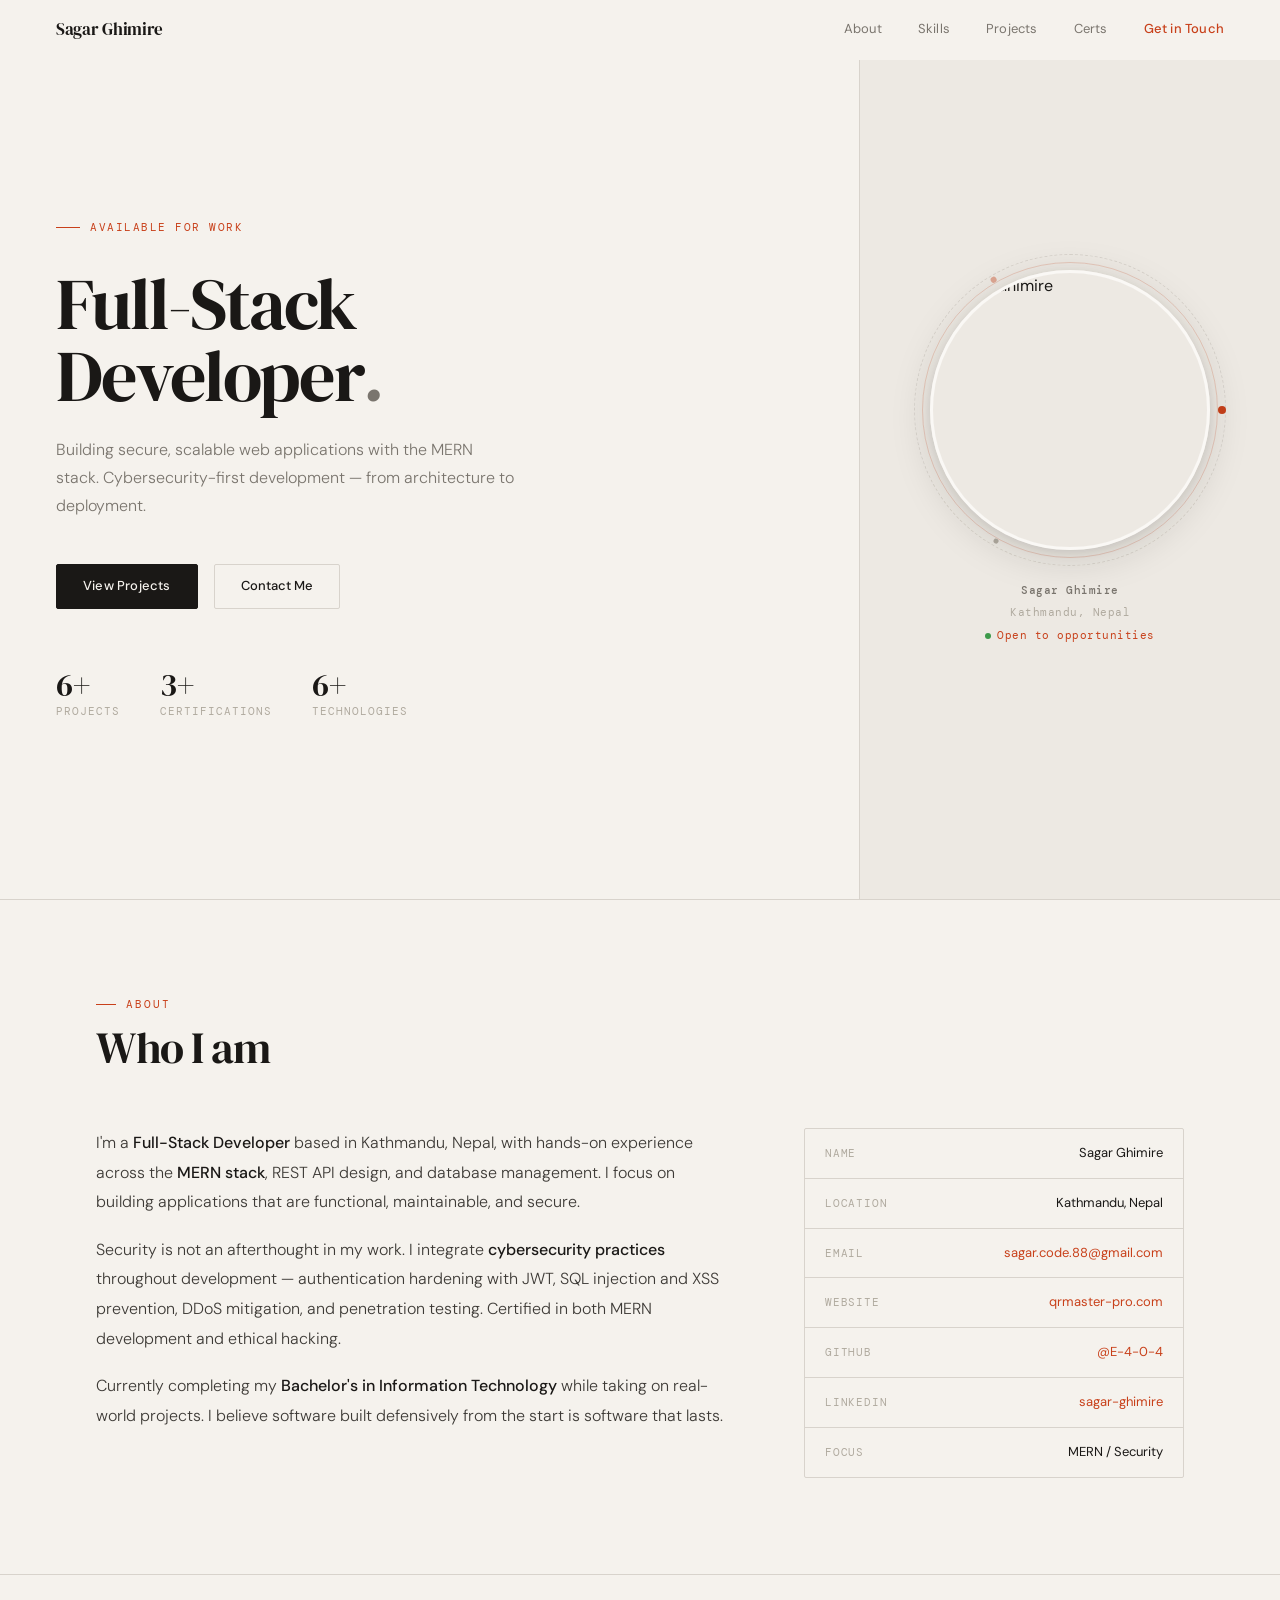
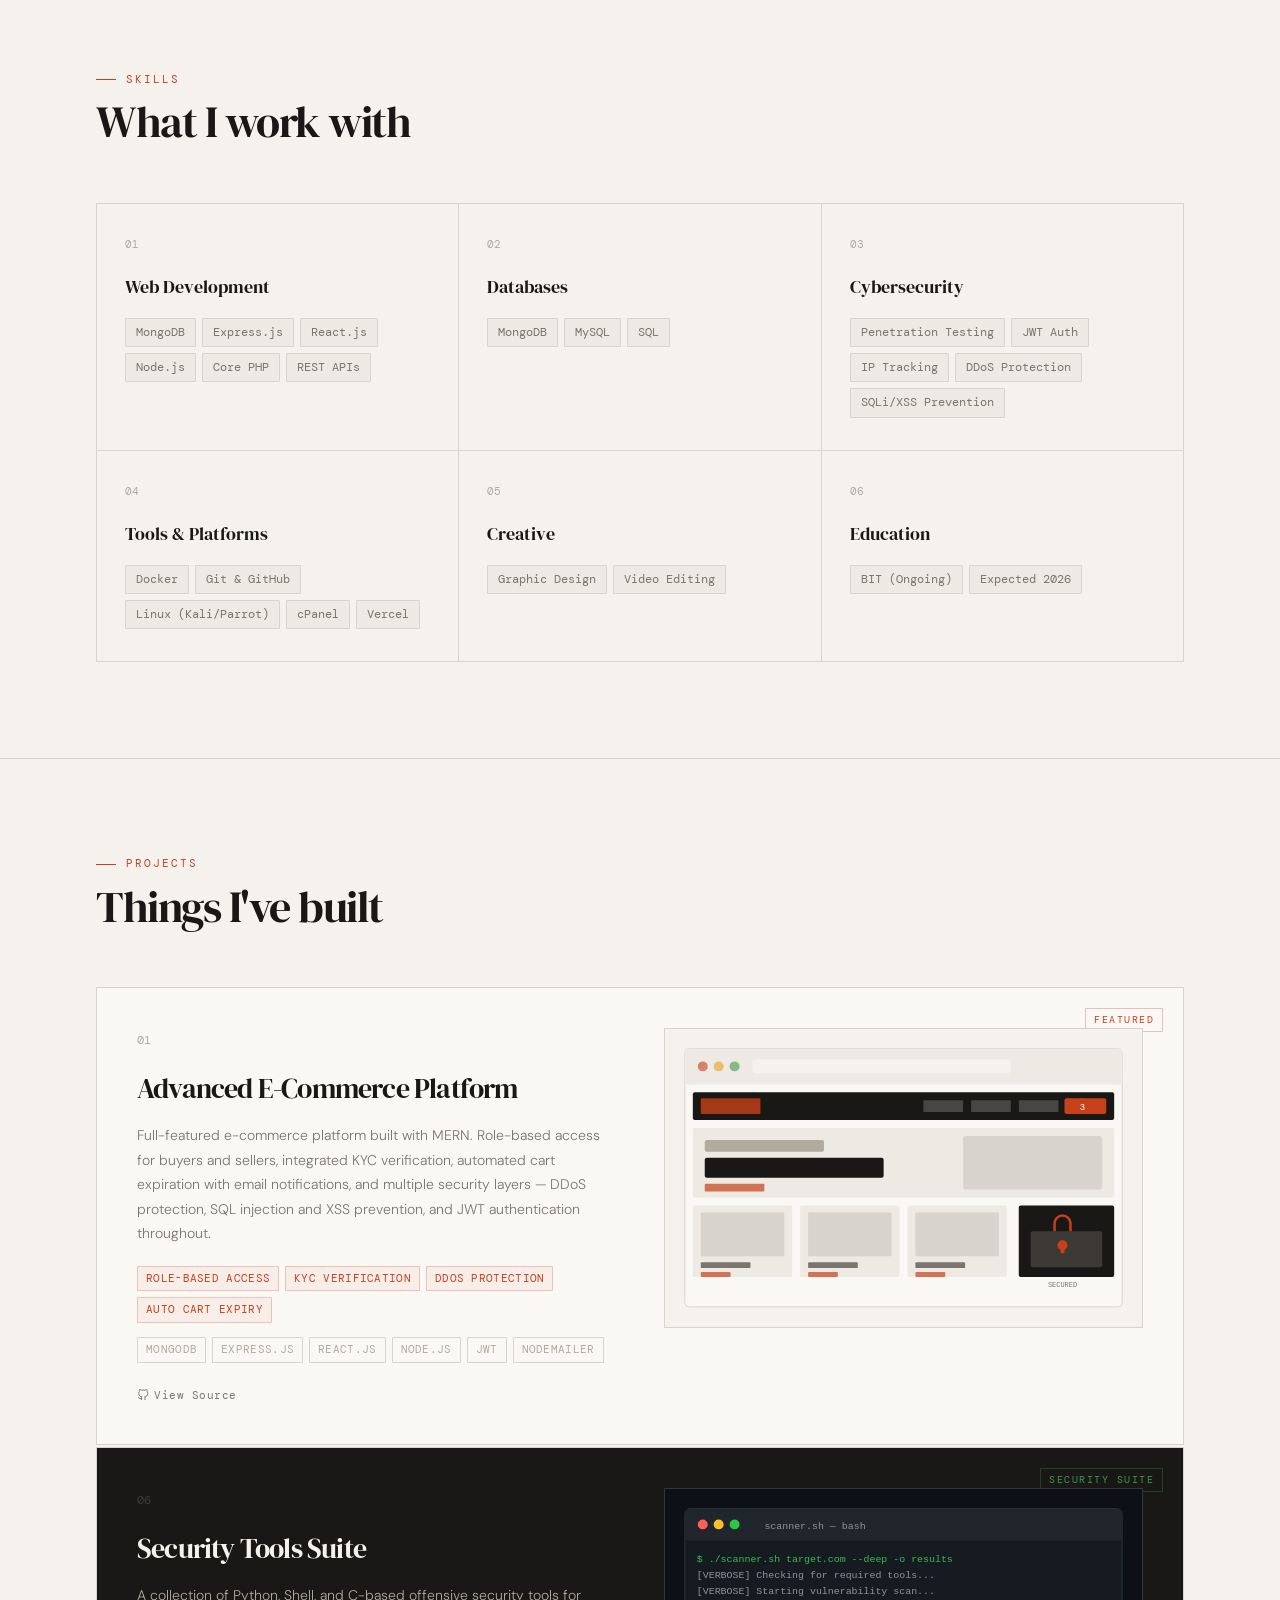
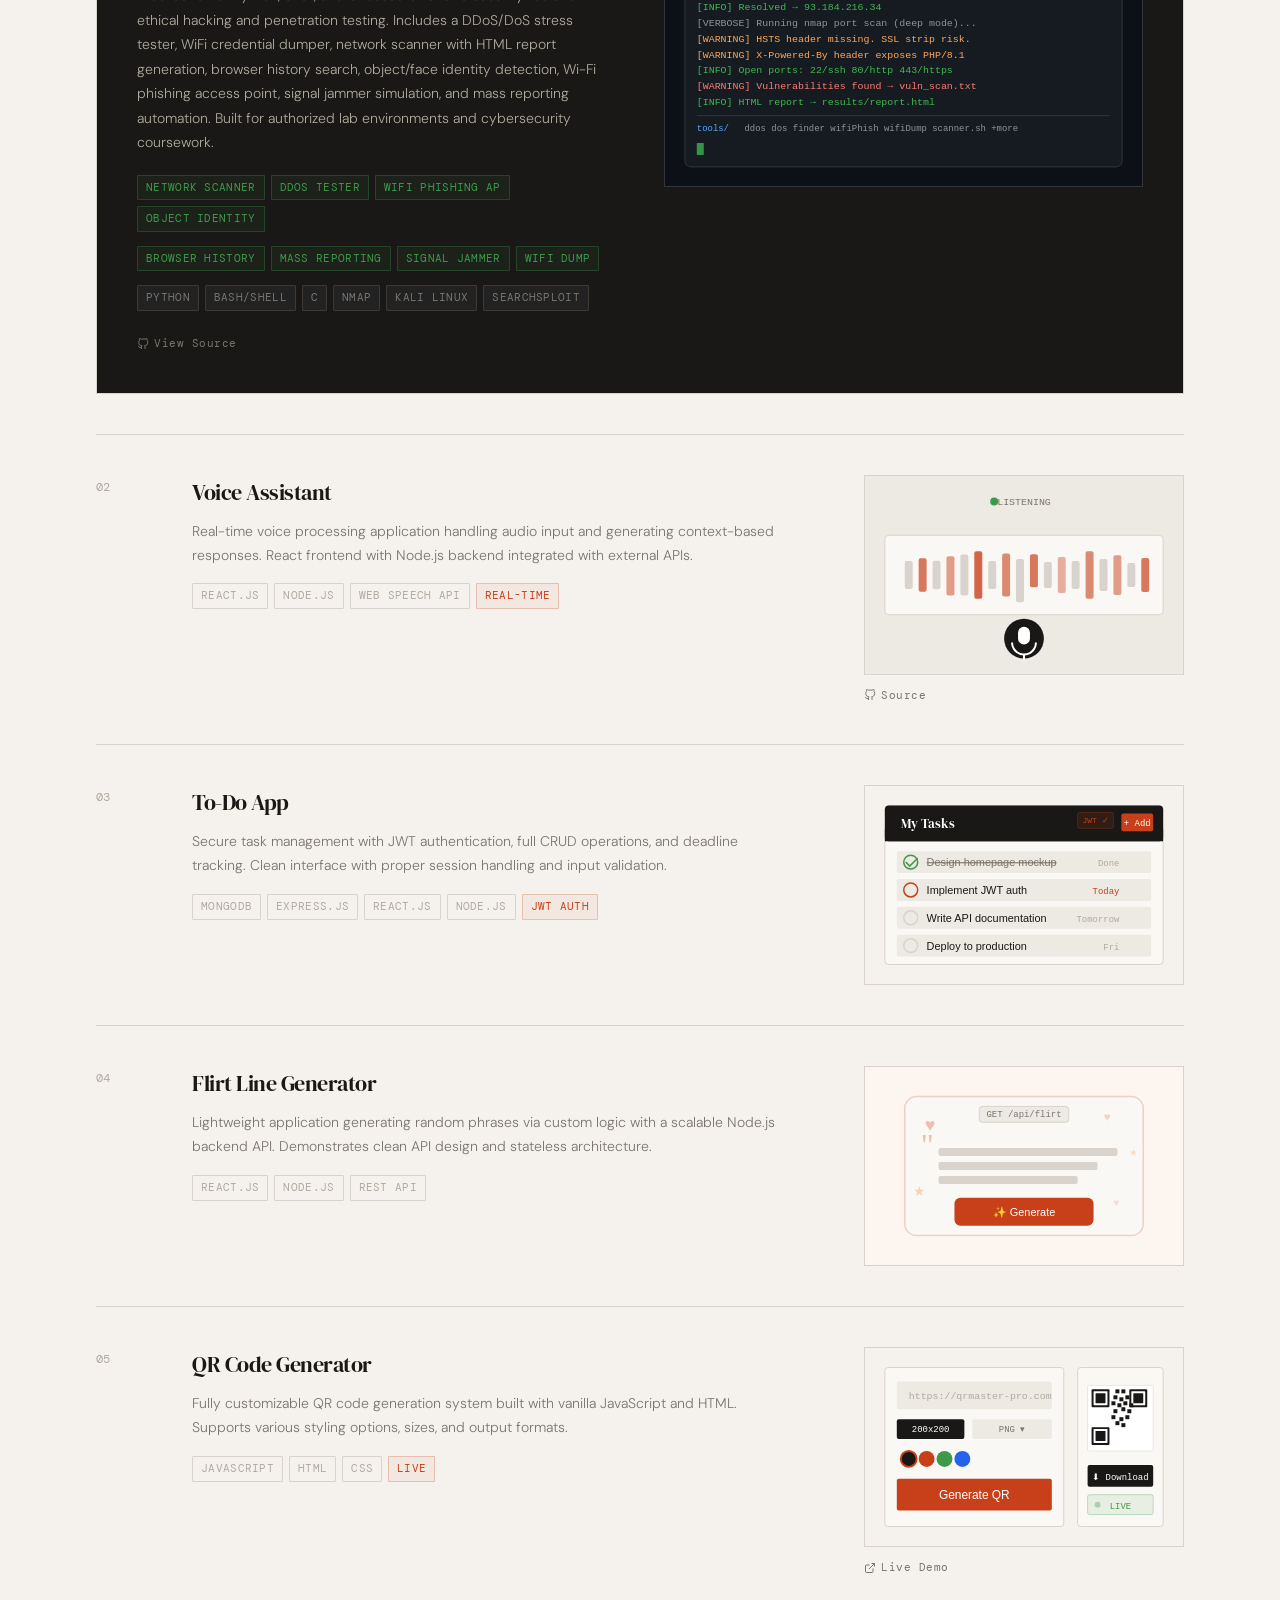
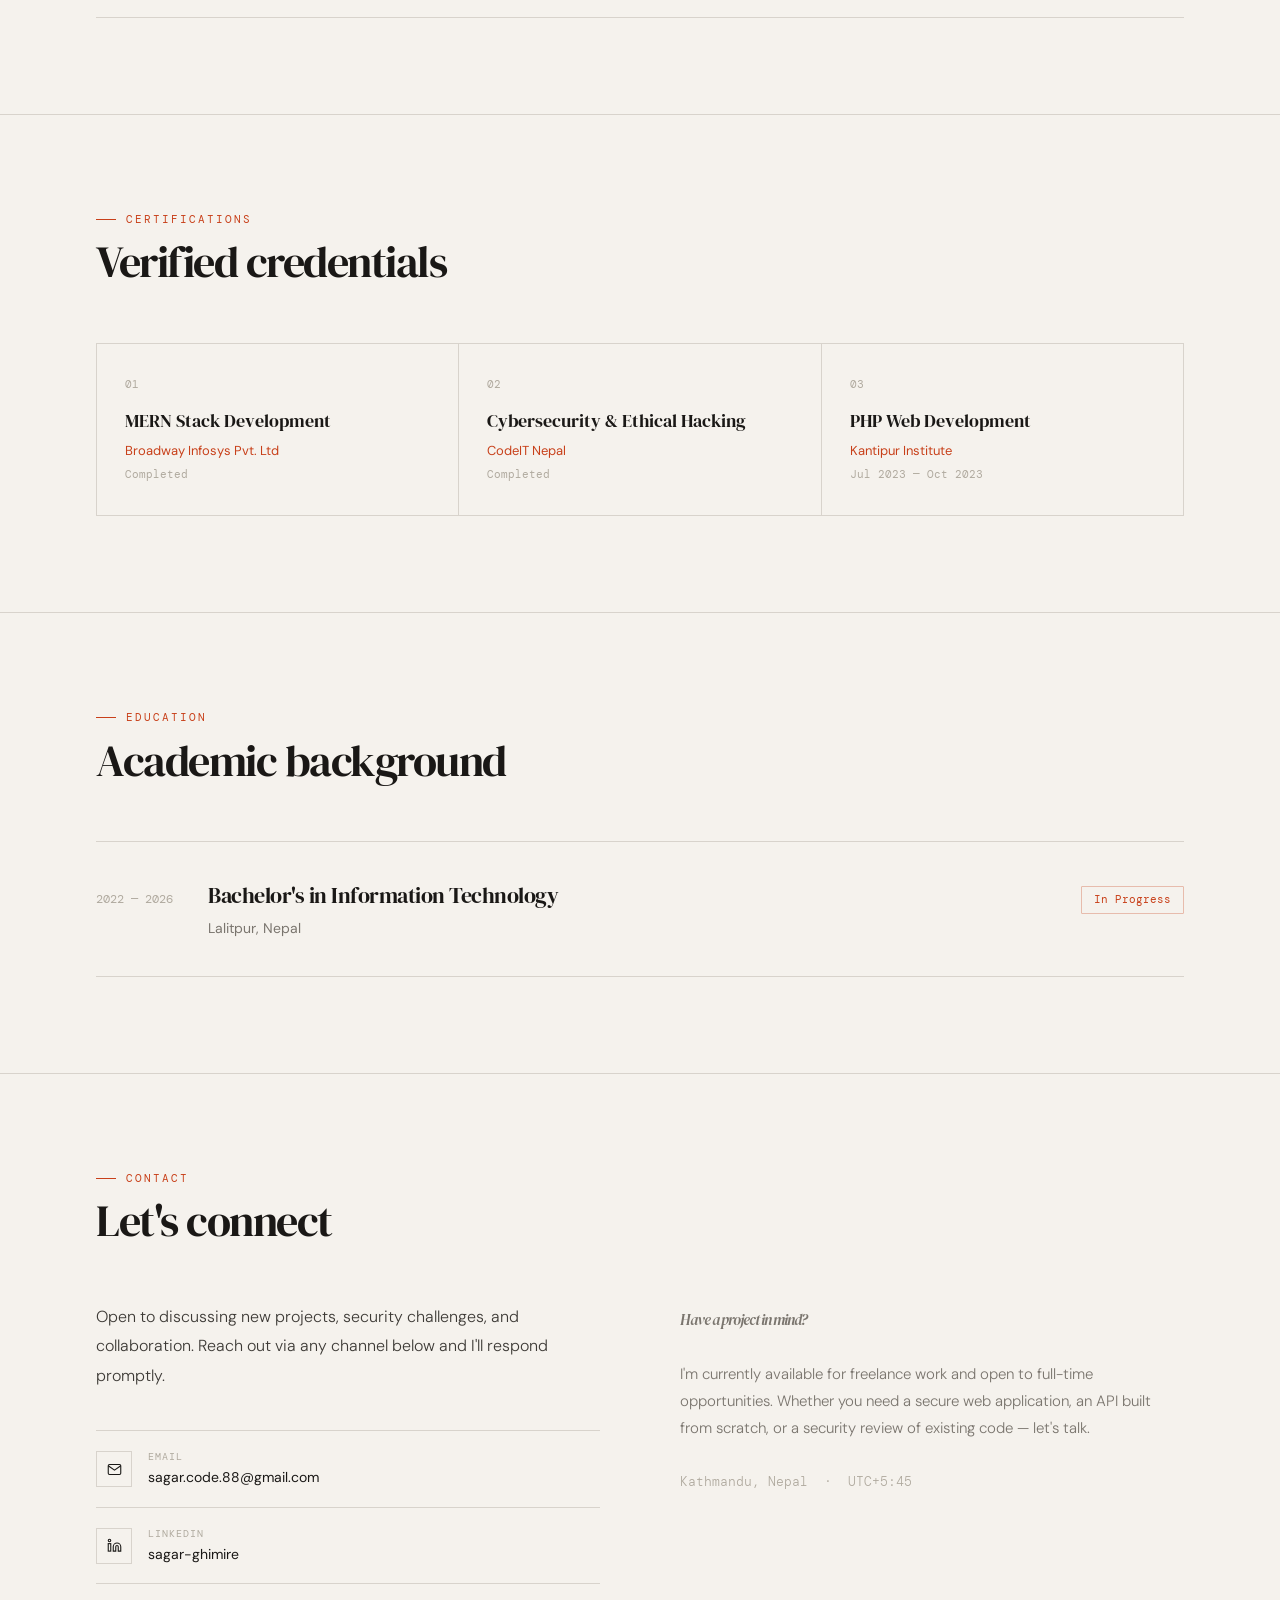
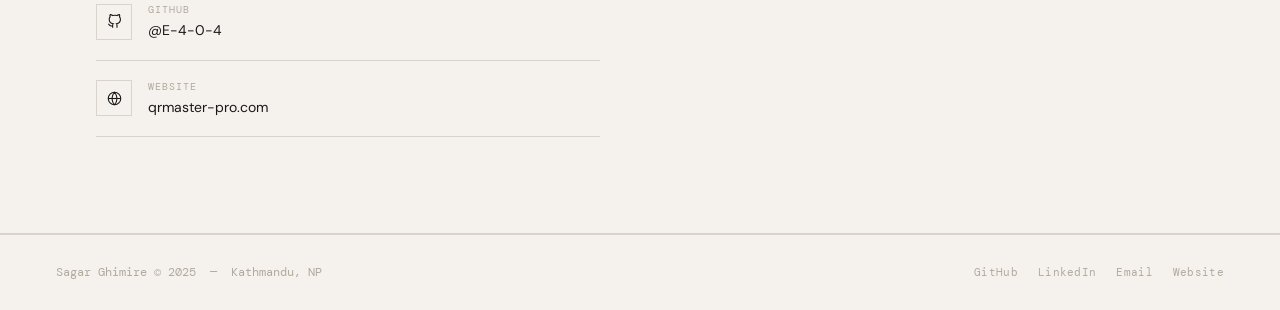
==== index.html @ 6aba03e6 "Add Google AdSense meta tag to index.html" ====
<!DOCTYPE html>
<html lang="en">
<head>
    <meta name="google-adsense-account" content="ca-pub-4592436505571114">
    <meta charset="UTF-8">
    <meta name="viewport" content="width=device-width, initial-scale=1.0">
    <title>Sagar Ghimire — Full-Stack Developer</title>
    <link href="https://fonts.googleapis.com/css2?family=DM+Serif+Display:ital@0;1&family=DM+Sans:wght@300;400;500&family=DM+Mono:wght@400;500&display=swap" rel="stylesheet">
    <style>
        *, *::before, *::after { margin: 0; padding: 0; box-sizing: border-box; }

        :root {
            --bg: #f5f2ed;
            --bg2: #ede9e3;
            --ink: #1a1816;
            --ink2: #3d3a36;
            --ink3: #7a756e;
            --ink4: #b0aa9f;
            --line: #d8d3cc;
            --accent: #c8401a;
            --accent2: #e8593a;
            --white: #faf8f5;
        }

        html { scroll-behavior: smooth; }

        body {
            font-family: 'DM Sans', sans-serif;
            background: var(--bg);
            color: var(--ink);
            line-height: 1.6;
            overflow-x: hidden;
            -webkit-font-smoothing: antialiased;
        }

        /* NAV */
        nav {
            position: fixed; top: 0; left: 0; right: 0; z-index: 100;
            height: 60px; display: flex; align-items: center;
            justify-content: space-between; padding: 0 56px;
            background: var(--bg); border-bottom: 1px solid transparent;
            transition: border-color 0.3s;
        }
        nav.scrolled { border-bottom-color: var(--line); }
        .nav-logo { font-family: 'DM Serif Display', serif; font-size: 17px; color: var(--ink); text-decoration: none; letter-spacing: -0.3px; }
        .nav-links { display: flex; align-items: center; gap: 36px; }
        .nav-links a { font-size: 13px; font-weight: 400; color: var(--ink3); text-decoration: none; letter-spacing: 0.2px; transition: color 0.2s; }
        .nav-links a:hover { color: var(--ink); }
        .nav-cta { font-size: 13px !important; font-weight: 500 !important; color: var(--accent) !important; }
        .nav-cta:hover { color: var(--accent2) !important; }
        .mobile-toggle { display: none; flex-direction: column; gap: 5px; cursor: pointer; background: none; border: none; }
        .mobile-toggle span { width: 20px; height: 1.5px; background: var(--ink); display: block; transition: 0.3s; }

        /* HERO */
        .hero {
            min-height: 100vh;
            display: grid;
            grid-template-columns: 1fr 420px;
            border-bottom: 1px solid var(--line);
        }
        .hero-left {
            padding: 120px 56px 80px;
            display: flex; flex-direction: column; justify-content: center;
            border-right: 1px solid var(--line);
        }
        .hero-tag {
            font-family: 'DM Mono', monospace; font-size: 11px; color: var(--accent);
            letter-spacing: 1.5px; text-transform: uppercase; margin-bottom: 32px;
            display: flex; align-items: center; gap: 10px;
        }
        .hero-tag::before { content: ''; width: 24px; height: 1px; background: var(--accent); }
        .hero h1 { font-family: 'DM Serif Display', serif; font-size: 72px; font-weight: 400; line-height: 1.0; letter-spacing: -2px; margin-bottom: 24px; color: var(--ink); }
        .hero h1 em { font-style: italic; color: var(--ink3); }
        .hero-desc { font-size: 16px; color: var(--ink3); max-width: 460px; line-height: 1.75; margin-bottom: 44px; font-weight: 300; }
        .hero-actions { display: flex; gap: 16px; align-items: center; margin-bottom: 60px; }
        .btn-primary { display: inline-flex; align-items: center; gap: 8px; padding: 11px 26px; background: var(--ink); color: var(--bg); font-size: 13px; font-weight: 500; border: 1.5px solid var(--ink); border-radius: 2px; cursor: pointer; text-decoration: none; transition: all 0.2s; letter-spacing: 0.2px; }
        .btn-primary:hover { background: var(--accent); border-color: var(--accent); }
        .btn-secondary { display: inline-flex; align-items: center; gap: 8px; padding: 11px 26px; background: transparent; color: var(--ink); font-size: 13px; font-weight: 500; border: 1.5px solid var(--line); border-radius: 2px; cursor: pointer; text-decoration: none; transition: all 0.2s; }
        .btn-secondary:hover { border-color: var(--ink2); }
        .hero-stats { display: flex; gap: 40px; }
        .stat { display: flex; flex-direction: column; gap: 2px; }
        .stat-num { font-family: 'DM Serif Display', serif; font-size: 32px; color: var(--ink); line-height: 1; }
        .stat-label { font-size: 11px; color: var(--ink4); text-transform: uppercase; letter-spacing: 1px; font-family: 'DM Mono', monospace; }

        /* HERO RIGHT — circular photo treatment */
        .hero-right { display: flex; flex-direction: column; align-items: center; justify-content: center; padding: 60px 40px 0; gap: 0; background: var(--bg2); }
        .photo-orbit-wrapper {
            position: relative;
            width: 280px; height: 280px;
            flex-shrink: 0;
            margin-bottom: 32px;
        }
        /* Spinning dashed ring */
        .photo-orbit-wrapper::before {
            content: '';
            position: absolute;
            inset: -16px;
            border-radius: 50%;
            border: 1.5px dashed var(--line);
            animation: spin-ring 18s linear infinite;
        }
        /* Static accent ring */
        .photo-orbit-wrapper::after {
            content: '';
            position: absolute;
            inset: -8px;
            border-radius: 50%;
            border: 1px solid rgba(200,64,26,0.2);
        }
        @keyframes spin-ring { to { transform: rotate(360deg); } }

        /* Orbit dots */
        .orbit-dot {
            position: absolute;
            width: 8px; height: 8px;
            border-radius: 50%;
            background: var(--accent);
            top: 50%; left: 50%;
            transform-origin: 0 0;
        }
        .orbit-dot:nth-child(1) { transform: rotate(0deg) translateX(148px) translateY(-4px); animation: orbit-dot 18s linear infinite; }
        .orbit-dot:nth-child(2) { transform: rotate(120deg) translateX(148px) translateY(-4px); animation: orbit-dot 18s linear infinite; background: var(--ink4); width:5px; height:5px; }
        .orbit-dot:nth-child(3) { transform: rotate(240deg) translateX(148px) translateY(-4px); animation: orbit-dot 18s linear infinite; background: rgba(200,64,26,0.4); width:6px; height:6px; }
        @keyframes orbit-dot { to { transform: rotate(360deg) translateX(148px) translateY(-4px); } }
        .orbit-dot:nth-child(2) { animation-delay: -6s; }
        .orbit-dot:nth-child(3) { animation-delay: -12s; }

        .photo-circle {
            width: 280px; height: 280px;
            border-radius: 50%;
            overflow: hidden;
            position: relative; z-index: 1;
            border: 3px solid var(--white);
            box-shadow: 0 8px 40px rgba(26,24,22,0.15), 0 2px 8px rgba(26,24,22,0.08);
        }
        .photo-circle img {
            width: 100%; height: 100%;
            object-fit: cover; object-position: top center;
            filter: grayscale(15%) sepia(5%);
            transition: filter 0.4s;
        }
        .photo-circle:hover img { filter: none; }

        .hero-photo-info {
            padding: 0 0 40px;
            text-align: center;
        }
        .hero-photo-info p { font-family: 'DM Mono', monospace; font-size: 11px; color: var(--ink4); letter-spacing: 0.5px; margin-bottom: 4px; }
        .hero-photo-info p strong { color: var(--ink3); font-weight: 500; }
        .avail-dot { display: inline-flex; align-items: center; gap: 6px; font-family: 'DM Mono', monospace; font-size: 11px; color: var(--accent); letter-spacing: 0.5px; }
        .avail-dot::before { content: ''; width: 6px; height: 6px; background: #3d9a4a; border-radius: 50%; flex-shrink: 0; animation: pulse-green 2s ease-in-out infinite; }
        @keyframes pulse-green { 0%,100%{opacity:1;transform:scale(1)} 50%{opacity:0.6;transform:scale(1.3)} }

        /* SHARED SECTION */
        .section-wrap { padding: 96px 56px; max-width: 1200px; margin: 0 auto; }
        .section-label { font-family: 'DM Mono', monospace; font-size: 11px; color: var(--accent); letter-spacing: 2px; text-transform: uppercase; margin-bottom: 10px; display: flex; align-items: center; gap: 10px; }
        .section-label::before { content: ''; width: 20px; height: 1px; background: var(--accent); }
        .section-title { font-family: 'DM Serif Display', serif; font-size: 44px; font-weight: 400; letter-spacing: -1.5px; line-height: 1.1; color: var(--ink); margin-bottom: 56px; }
        .section-title em { font-style: italic; color: var(--ink3); }
        .divider { border: none; border-top: 1px solid var(--line); margin: 0 56px; }

        /* ABOUT */
        .about-grid { display: grid; grid-template-columns: 1fr 380px; gap: 80px; align-items: start; }
        .about-text p { font-size: 16px; color: var(--ink2); line-height: 1.85; margin-bottom: 18px; font-weight: 300; }
        .about-text p strong { color: var(--ink); font-weight: 500; }
        .about-sidebar { border: 1px solid var(--line); border-radius: 2px; }
        .about-row { display: flex; justify-content: space-between; align-items: baseline; padding: 14px 20px; border-bottom: 1px solid var(--line); gap: 16px; }
        .about-row:last-child { border-bottom: none; }
        .about-row .k { font-family: 'DM Mono', monospace; font-size: 11px; color: var(--ink4); text-transform: uppercase; letter-spacing: 0.8px; flex-shrink: 0; }
        .about-row .v { font-size: 13px; color: var(--ink); font-weight: 400; text-align: right; }
        .about-row .v a { color: var(--accent); text-decoration: none; }
        .about-row .v a:hover { text-decoration: underline; }

        /* SKILLS */
        .skills-grid { display: grid; grid-template-columns: repeat(3, 1fr); gap: 1px; background: var(--line); border: 1px solid var(--line); }
        .skill-card { background: var(--bg); padding: 32px 28px; transition: background 0.2s; }
        .skill-card:hover { background: var(--white); }
        .skill-card-num { font-family: 'DM Mono', monospace; font-size: 11px; color: var(--ink4); margin-bottom: 20px; }
        .skill-card h3 { font-family: 'DM Serif Display', serif; font-size: 18px; font-weight: 400; margin-bottom: 16px; color: var(--ink); }
        .skill-tags { display: flex; flex-wrap: wrap; gap: 6px; }
        .skill-tag { font-size: 12px; padding: 4px 10px; color: var(--ink3); border: 1px solid var(--line); border-radius: 1px; background: var(--bg2); font-family: 'DM Mono', monospace; }

        /* PROJECT VISUAL */
        .project-visual {
            width: 100%;
            aspect-ratio: 16/10;
            border: 1px solid var(--line);
            overflow: hidden;
            background: var(--bg2);
            position: relative;
        }
        .project-visual svg { width: 100%; height: 100%; }
        .project-visual:hover svg { transform: scale(1.02); transition: transform 0.4s ease; }

        /* FEATURED PROJECT */
        .project-featured {
            border: 1px solid var(--line);
            padding: 40px;
            margin-bottom: 40px;
            display: grid;
            grid-template-columns: 1fr 1fr;
            gap: 48px;
            align-items: start;
            background: var(--white);
            position: relative;
        }
        .project-featured::before {
            content: 'Featured';
            position: absolute; top: 20px; right: 20px;
            font-family: 'DM Mono', monospace; font-size: 10px;
            letter-spacing: 1.5px; text-transform: uppercase;
            color: var(--accent); border: 1px solid rgba(200,64,26,0.3); padding: 3px 8px;
        }
        .project-featured-title { font-family: 'DM Serif Display', serif; font-size: 28px; font-weight: 400; letter-spacing: -0.8px; margin-bottom: 12px; color: var(--ink); }
        .project-featured-desc { font-size: 14px; color: var(--ink3); line-height: 1.75; margin-bottom: 20px; font-weight: 300; }

        /* PROJECTS LIST */
        .projects-list { display: flex; flex-direction: column; border-top: 1px solid var(--line); }
        .project-row {
            display: grid;
            grid-template-columns: 64px 1fr 320px;
            gap: 32px;
            align-items: start;
            padding: 40px 0;
            border-bottom: 1px solid var(--line);
            text-decoration: none; color: inherit;
        }
        .project-row:hover .project-row-title { color: var(--accent); }
        .project-num { font-family: 'DM Mono', monospace; font-size: 12px; color: var(--ink4); padding-top: 3px; }
        .project-row-body { flex: 1; }
        .project-row-title { font-family: 'DM Serif Display', serif; font-size: 22px; font-weight: 400; letter-spacing: -0.5px; margin-bottom: 10px; transition: color 0.2s; }
        .project-row-desc { font-size: 14px; color: var(--ink3); line-height: 1.7; max-width: 600px; margin-bottom: 16px; font-weight: 300; }
        .project-row-meta { display: flex; flex-wrap: wrap; gap: 6px; }
        .project-tag { font-size: 11px; font-family: 'DM Mono', monospace; color: var(--ink4); border: 1px solid var(--line); padding: 3px 8px; border-radius: 1px; text-transform: uppercase; letter-spacing: 0.3px; }
        .project-tag.highlight { color: var(--accent); border-color: rgba(200, 64, 26, 0.25); background: rgba(200, 64, 26, 0.05); }
        .project-row-right { display: flex; flex-direction: column; gap: 12px; }
        .project-row-links { display: flex; gap: 10px; }
        .proj-link { font-family: 'DM Mono', monospace; font-size: 11px; color: var(--ink3); text-decoration: none; letter-spacing: 0.5px; display: flex; align-items: center; gap: 5px; transition: color 0.2s; }
        .proj-link:hover { color: var(--accent); }
        .proj-link svg { width: 12px; height: 12px; stroke: currentColor; fill: none; stroke-width: 2; }

        /* TOOLS PROJECT — special security dark card */
        .project-tools-featured {
            border: 1px solid var(--line);
            padding: 40px;
            margin-bottom: 0;
            display: grid;
            grid-template-columns: 1fr 1fr;
            gap: 48px;
            align-items: start;
            background: #1a1816;
            position: relative;
            margin-top: 1px;
        }
        .project-tools-featured::before {
            content: 'Security Suite';
            position: absolute; top: 20px; right: 20px;
            font-family: 'DM Mono', monospace; font-size: 10px;
            letter-spacing: 1.5px; text-transform: uppercase;
            color: #3d9a4a; border: 1px solid rgba(61,154,74,0.3); padding: 3px 8px;
        }
        .project-tools-featured .project-featured-title { color: var(--bg); }
        .project-tools-featured .project-featured-desc { color: var(--ink4); }
        .project-tools-featured .project-num { color: #3d3a36; }
        .project-tools-featured .project-tag { color: #7a756e; border-color: #3d3a36; background: #222; }
        .project-tools-featured .project-tag.highlight { color: #3d9a4a; border-color: rgba(61,154,74,0.3); background: rgba(61,154,74,0.08); }

        /* CERTS */
        .certs-grid { display: grid; grid-template-columns: repeat(3, 1fr); gap: 1px; background: var(--line); border: 1px solid var(--line); }
        .cert-card { background: var(--bg); padding: 32px 28px; transition: background 0.2s; }
        .cert-card:hover { background: var(--white); }
        .cert-num { font-family: 'DM Mono', monospace; font-size: 11px; color: var(--ink4); margin-bottom: 16px; }
        .cert-title { font-family: 'DM Serif Display', serif; font-size: 18px; font-weight: 400; margin-bottom: 8px; color: var(--ink); line-height: 1.3; }
        .cert-org { font-size: 13px; color: var(--accent); margin-bottom: 4px; }
        .cert-date { font-family: 'DM Mono', monospace; font-size: 11px; color: var(--ink4); }

        /* EDUCATION */
        .edu-row { display: flex; align-items: baseline; gap: 32px; padding: 36px 0; border-top: 1px solid var(--line); border-bottom: 1px solid var(--line); }
        .edu-year { font-family: 'DM Mono', monospace; font-size: 12px; color: var(--ink4); flex-shrink: 0; width: 80px; }
        .edu-main h3 { font-family: 'DM Serif Display', serif; font-size: 22px; font-weight: 400; letter-spacing: -0.5px; margin-bottom: 4px; }
        .edu-main p { font-size: 14px; color: var(--ink3); }
        .edu-badge { margin-left: auto; font-family: 'DM Mono', monospace; font-size: 11px; color: var(--accent); border: 1px solid rgba(200,64,26,0.3); padding: 4px 12px; border-radius: 1px; flex-shrink: 0; }

        /* CONTACT */
        .contact-grid { display: grid; grid-template-columns: 1fr 1fr; gap: 80px; }
        .contact-intro { font-size: 16px; color: var(--ink2); line-height: 1.85; font-weight: 300; margin-bottom: 40px; }
        .contact-channels { display: flex; flex-direction: column; border-top: 1px solid var(--line); }
        .contact-ch { display: flex; align-items: center; gap: 16px; padding: 18px 0; border-bottom: 1px solid var(--line); text-decoration: none; color: var(--ink); transition: all 0.2s; }
        .contact-ch:hover { color: var(--accent); }
        .ch-icon-wrap { width: 36px; height: 36px; border: 1px solid var(--line); display: flex; align-items: center; justify-content: center; flex-shrink: 0; }
        .ch-icon-wrap svg { width: 15px; height: 15px; stroke: currentColor; fill: none; stroke-width: 1.75; }
        .ch-text { display: flex; flex-direction: column; gap: 1px; }
        .ch-label { font-family: 'DM Mono', monospace; font-size: 10px; color: var(--ink4); letter-spacing: 1px; text-transform: uppercase; }
        .ch-val { font-size: 14px; color: inherit; }
        .contact-right { padding-top: 4px; }
        .contact-right p { font-size: 15px; color: var(--ink3); line-height: 1.8; font-weight: 300; margin-bottom: 28px; }
        .contact-big-cta { font-family: 'DM Serif Display', serif; font-size: 36px; font-style: italic; color: var(--ink); letter-spacing: -1px; line-height: 1.2; margin-bottom: 32px; }

        /* FOOTER */
        footer { border-top: 1px solid var(--line); padding: 28px 56px; display: flex; justify-content: space-between; align-items: center; }
        .footer-copy { font-size: 12px; color: var(--ink4); font-family: 'DM Mono', monospace; }
        .footer-socials { display: flex; gap: 20px; }
        .footer-socials a { font-family: 'DM Mono', monospace; font-size: 11px; color: var(--ink4); text-decoration: none; letter-spacing: 0.3px; transition: color 0.2s; }
        .footer-socials a:hover { color: var(--accent); }

        /* REVEAL */
        .reveal { opacity: 0; transform: translateY(20px); transition: opacity 0.6s ease, transform 0.6s ease; }
        .reveal.visible { opacity: 1; transform: none; }
        .d1 { transition-delay: 0.05s; } .d2 { transition-delay: 0.12s; } .d3 { transition-delay: 0.19s; }

        /* MOBILE MENU */
        .mobile-menu { position: fixed; top: 60px; left: 0; right: 0; background: var(--bg); border-bottom: 1px solid var(--line); padding: 24px 56px; display: flex; flex-direction: column; gap: 16px; transform: translateY(-110%); transition: transform 0.3s; z-index: 99; }
        .mobile-menu.open { transform: translateY(0); }
        .mobile-menu a { font-size: 15px; color: var(--ink2); text-decoration: none; padding: 6px 0; border-bottom: 1px solid var(--line); }

        @media (max-width: 960px) {
            nav { padding: 0 24px; }
            .nav-links { display: none; }
            .mobile-toggle { display: flex; }
            .hero { grid-template-columns: 1fr; min-height: auto; }
            .hero-left { padding: 100px 24px 40px; border-right: none; border-bottom: 1px solid var(--line); }
            .hero h1 { font-size: 44px; }
            .hero-right { padding: 48px 24px 32px; min-height: auto; }
            .photo-orbit-wrapper { width: 220px; height: 220px; }
            .photo-circle { width: 220px; height: 220px; }
            .orbit-dot { display: none; }
            .section-wrap { padding: 64px 24px; }
            .section-title { font-size: 32px; }
            .divider { margin: 0 24px; }
            .about-grid { grid-template-columns: 1fr; gap: 40px; }
            .skills-grid { grid-template-columns: 1fr 1fr; }
            .certs-grid { grid-template-columns: 1fr; }
            .contact-grid { grid-template-columns: 1fr; gap: 40px; }
            .project-featured, .project-tools-featured { grid-template-columns: 1fr; gap: 24px; }
            .project-row { grid-template-columns: 40px 1fr; }
            .project-row-right { display: none; }
            footer { padding: 24px; flex-direction: column; gap: 16px; }
            .mobile-menu { padding: 20px 24px; }
        }

        @media (max-width: 540px) {
            .hero h1 { font-size: 36px; }
            .hero-actions { flex-direction: column; }
            .btn-primary, .btn-secondary { justify-content: center; }
            .skills-grid { grid-template-columns: 1fr; }
            .edu-row { flex-wrap: wrap; }
        }
    </style>
</head>
<body>

<nav id="navbar">
    <a href="#" class="nav-logo">Sagar Ghimire</a>
    <div class="nav-links">
        <a href="#about">About</a>
        <a href="#skills">Skills</a>
        <a href="#projects">Projects</a>
        <a href="#certifications">Certs</a>
        <a href="#contact" class="nav-cta">Get in Touch</a>
    </div>
    <button class="mobile-toggle" id="mobileToggle" aria-label="Menu">
        <span></span><span></span><span></span>
    </button>
</nav>

<div class="mobile-menu" id="mobileMenu">
    <a href="#about" onclick="closeMobile()">About</a>
    <a href="#skills" onclick="closeMobile()">Skills</a>
    <a href="#projects" onclick="closeMobile()">Projects</a>
    <a href="#certifications" onclick="closeMobile()">Certifications</a>
    <a href="#contact" onclick="closeMobile()">Contact</a>
</div>

<!-- HERO -->
<div class="hero">
    <div class="hero-left">
        <div class="hero-tag">Available for work</div>
        <h1>Full-Stack<br>Developer<em>.</em></h1>
        <p class="hero-desc">
            Building secure, scalable web applications with the MERN stack.
            Cybersecurity-first development — from architecture to deployment.
        </p>
        <div class="hero-actions">
            <a href="#projects" class="btn-primary">View Projects</a>
            <a href="#contact" class="btn-secondary">Contact Me</a>
        </div>
        <div class="hero-stats">
            <div class="stat"><span class="stat-num" data-count="6">0</span><span class="stat-label">Projects</span></div>
            <div class="stat"><span class="stat-num" data-count="3">0</span><span class="stat-label">Certifications</span></div>
            <div class="stat"><span class="stat-num" data-count="6">0</span><span class="stat-label">Technologies</span></div>
        </div>
    </div>

    <div class="hero-right">
        <div class="photo-orbit-wrapper">
            <div class="orbit-dot"></div>
            <div class="orbit-dot"></div>
            <div class="orbit-dot"></div>
            <div class="photo-circle">
                <img src="./img.jpg" alt="Sagar Ghimire" />
            </div>
        </div>
        <div class="hero-photo-info">
            <p><strong>Sagar Ghimire</strong></p>
            <p>Kathmandu, Nepal</p>
            <p style="margin-top:6px;"><span class="avail-dot">Open to opportunities</span></p>
        </div>
    </div>
</div>

<!-- ABOUT -->
<section id="about" style="border-bottom: 1px solid var(--line);">
    <div class="section-wrap">
        <p class="section-label reveal">About</p>
        <h2 class="section-title reveal">Who I am</h2>
        <div class="about-grid">
            <div class="about-text reveal d1">
                <p>I'm a <strong>Full-Stack Developer</strong> based in Kathmandu, Nepal, with hands-on experience across the <strong>MERN stack</strong>, REST API design, and database management. I focus on building applications that are functional, maintainable, and secure.</p>
                <p>Security is not an afterthought in my work. I integrate <strong>cybersecurity practices</strong> throughout development — authentication hardening with JWT, SQL injection and XSS prevention, DDoS mitigation, and penetration testing. Certified in both MERN development and ethical hacking.</p>
                <p>Currently completing my <strong>Bachelor's in Information Technology</strong> while taking on real-world projects. I believe software built defensively from the start is software that lasts.</p>
            </div>
            <div class="about-sidebar reveal d2">
                <div class="about-row"><span class="k">Name</span><span class="v">Sagar Ghimire</span></div>
                <div class="about-row"><span class="k">Location</span><span class="v">Kathmandu, Nepal</span></div>
                <div class="about-row"><span class="k">Email</span><span class="v"><a href="mailto:sagar.code.88@gmail.com">sagar.code.88@gmail.com</a></span></div>
                <div class="about-row"><span class="k">Website</span><span class="v"><a href="https://qrmaster-pro.com" target="_blank">qrmaster-pro.com</a></span></div>
                <div class="about-row"><span class="k">GitHub</span><span class="v"><a href="https://github.com/E-4-0-4" target="_blank">@E-4-0-4</a></span></div>
                <div class="about-row"><span class="k">LinkedIn</span><span class="v"><a href="https://www.linkedin.com/in/sagar-ghimire-191a28345/" target="_blank">sagar-ghimire</a></span></div>
                <div class="about-row"><span class="k">Focus</span><span class="v">MERN / Security</span></div>
            </div>
        </div>
    </div>
</section>

<!-- SKILLS -->
<section id="skills" style="border-bottom: 1px solid var(--line);">
    <div class="section-wrap">
        <p class="section-label reveal">Skills</p>
        <h2 class="section-title reveal">What I work with</h2>
        <div class="skills-grid">
            <div class="skill-card reveal d1"><p class="skill-card-num">01</p><h3>Web Development</h3><div class="skill-tags"><span class="skill-tag">MongoDB</span><span class="skill-tag">Express.js</span><span class="skill-tag">React.js</span><span class="skill-tag">Node.js</span><span class="skill-tag">Core PHP</span><span class="skill-tag">REST APIs</span></div></div>
            <div class="skill-card reveal d2"><p class="skill-card-num">02</p><h3>Databases</h3><div class="skill-tags"><span class="skill-tag">MongoDB</span><span class="skill-tag">MySQL</span><span class="skill-tag">SQL</span></div></div>
            <div class="skill-card reveal d3"><p class="skill-card-num">03</p><h3>Cybersecurity</h3><div class="skill-tags"><span class="skill-tag">Penetration Testing</span><span class="skill-tag">JWT Auth</span><span class="skill-tag">IP Tracking</span><span class="skill-tag">DDoS Protection</span><span class="skill-tag">SQLi/XSS Prevention</span></div></div>
            <div class="skill-card reveal d1"><p class="skill-card-num">04</p><h3>Tools & Platforms</h3><div class="skill-tags"><span class="skill-tag">Docker</span><span class="skill-tag">Git & GitHub</span><span class="skill-tag">Linux (Kali/Parrot)</span><span class="skill-tag">cPanel</span><span class="skill-tag">Vercel</span></div></div>
            <div class="skill-card reveal d2"><p class="skill-card-num">05</p><h3>Creative</h3><div class="skill-tags"><span class="skill-tag">Graphic Design</span><span class="skill-tag">Video Editing</span></div></div>
            <div class="skill-card reveal d3"><p class="skill-card-num">06</p><h3>Education</h3><div class="skill-tags"><span class="skill-tag">BIT (Ongoing)</span><span class="skill-tag">Expected 2026</span></div></div>
        </div>
    </div>
</section>

<!-- PROJECTS -->
<section id="projects" style="border-bottom: 1px solid var(--line);">
    <div class="section-wrap">
        <p class="section-label reveal">Projects</p>
        <h2 class="section-title reveal">Things I've built</h2>

        <!-- FEATURED: E-Commerce -->
        <div class="project-featured reveal" style="margin-bottom:2px;">
            <div>
                <p class="project-num" style="margin-bottom:16px;">01</p>
                <h3 class="project-featured-title">Advanced E-Commerce Platform</h3>
                <p class="project-featured-desc">Full-featured e-commerce platform built with MERN. Role-based access for buyers and sellers, integrated KYC verification, automated cart expiration with email notifications, and multiple security layers — DDoS protection, SQL injection and XSS prevention, and JWT authentication throughout.</p>
                <div class="project-row-meta" style="margin-bottom:14px;">
                    <span class="project-tag highlight">Role-Based Access</span>
                    <span class="project-tag highlight">KYC Verification</span>
                    <span class="project-tag highlight">DDoS Protection</span>
                    <span class="project-tag highlight">Auto Cart Expiry</span>
                </div>
                <div class="project-row-meta" style="margin-bottom:24px;">
                    <span class="project-tag">MongoDB</span><span class="project-tag">Express.js</span>
                    <span class="project-tag">React.js</span><span class="project-tag">Node.js</span>
                    <span class="project-tag">JWT</span><span class="project-tag">Nodemailer</span>
                </div>
                <a href="https://github.com/E-4-0-4/gadgetloop" target="_blank" class="proj-link">
                    <svg viewBox="0 0 24 24"><path d="M9 19c-5 1.5-5-2.5-7-3m14 6v-3.87a3.37 3.37 0 0 0-.94-2.61c3.14-.35 6.44-1.54 6.44-7A5.44 5.44 0 0 0 20 4.77 5.07 5.07 0 0 0 19.91 1S18.73.65 16 2.48a13.38 13.38 0 0 0-7 0C6.27.65 5.09 1 5.09 1A5.07 5.07 0 0 0 5 4.77a5.44 5.44 0 0 0-1.5 3.78c0 5.42 3.3 6.61 6.44 7A3.37 3.37 0 0 0 9 18.13V22"/></svg>
                    View Source
                </a>
            </div>
            <div>
                <!-- E-Commerce SVG Illustration -->
                <div class="project-visual">
                    <svg viewBox="0 0 480 300" xmlns="http://www.w3.org/2000/svg" preserveAspectRatio="xMidYMid slice">
                        <rect width="480" height="300" fill="#f5f2ed"/>
                        <!-- Browser chrome -->
                        <rect x="20" y="20" width="440" height="260" rx="4" fill="#faf8f5" stroke="#d8d3cc" stroke-width="1"/>
                        <rect x="20" y="20" width="440" height="36" rx="4" fill="#ede9e3"/>
                        <rect x="20" y="44" width="440" height="12" fill="#ede9e3"/>
                        <circle cx="38" cy="38" r="5" fill="#c8401a" opacity="0.6"/>
                        <circle cx="54" cy="38" r="5" fill="#e8a020" opacity="0.6"/>
                        <circle cx="70" cy="38" r="5" fill="#3d9a4a" opacity="0.6"/>
                        <rect x="88" y="31" width="260" height="14" rx="3" fill="#f5f2ed"/>
                        <!-- Nav bar -->
                        <rect x="28" y="64" width="424" height="28" fill="#1a1816" rx="2"/>
                        <rect x="36" y="70" width="60" height="16" rx="1" fill="#c8401a" opacity="0.8"/>
                        <rect x="260" y="72" width="40" height="12" rx="1" fill="#ffffff" opacity="0.2"/>
                        <rect x="308" y="72" width="40" height="12" rx="1" fill="#ffffff" opacity="0.2"/>
                        <rect x="356" y="72" width="40" height="12" rx="1" fill="#ffffff" opacity="0.2"/>
                        <rect x="402" y="70" width="42" height="16" rx="2" fill="#c8401a"/>
                        <!-- Hero banner -->
                        <rect x="28" y="100" width="424" height="70" fill="#ede9e3" rx="2"/>
                        <rect x="40" y="112" width="120" height="12" rx="2" fill="#b0aa9f"/>
                        <rect x="40" y="130" width="180" height="20" rx="2" fill="#1a1816"/>
                        <rect x="40" y="156" width="60" height="8" rx="1" fill="#c8401a" opacity="0.7"/>
                        <rect x="300" y="108" width="140" height="54" rx="3" fill="#d8d3cc"/>
                        <!-- Product grid -->
                        <rect x="28" y="178" width="100" height="72" rx="2" fill="#ede9e3"/>
                        <rect x="36" y="185" width="84" height="44" rx="1" fill="#d8d3cc"/>
                        <rect x="36" y="235" width="50" height="6" rx="1" fill="#7a756e"/>
                        <rect x="36" y="245" width="30" height="5" rx="1" fill="#c8401a" opacity="0.7"/>
                        <rect x="136" y="178" width="100" height="72" rx="2" fill="#ede9e3"/>
                        <rect x="144" y="185" width="84" height="44" rx="1" fill="#d8d3cc"/>
                        <rect x="144" y="235" width="50" height="6" rx="1" fill="#7a756e"/>
                        <rect x="144" y="245" width="30" height="5" rx="1" fill="#c8401a" opacity="0.7"/>
                        <rect x="244" y="178" width="100" height="72" rx="2" fill="#ede9e3"/>
                        <rect x="252" y="185" width="84" height="44" rx="1" fill="#d8d3cc"/>
                        <rect x="252" y="235" width="50" height="6" rx="1" fill="#7a756e"/>
                        <rect x="252" y="245" width="30" height="5" rx="1" fill="#c8401a" opacity="0.7"/>
                        <!-- Cart badge -->
                        <circle cx="420" cy="78" r="8" fill="#c8401a"/>
                        <text x="420" y="82" text-anchor="middle" fill="white" font-size="9" font-family="monospace">3</text>
                        <!-- Lock icon (security) -->
                        <rect x="356" y="178" width="96" height="72" rx="2" fill="#1a1816"/>
                        <rect x="368" y="204" width="72" height="36" rx="2" fill="#3d3a36"/>
                        <path d="M392 204 v-8 a8 8 0 0 1 16 0 v8" fill="none" stroke="#c8401a" stroke-width="2.5"/>
                        <circle cx="400" cy="218" r="5" fill="#c8401a"/>
                        <rect x="398" y="218" width="4" height="8" rx="1" fill="#c8401a"/>
                        <text x="400" y="260" text-anchor="middle" fill="#7a756e" font-size="7" font-family="monospace">SECURED</text>
                    </svg>
                </div>
            </div>
        </div>

        <!-- FEATURED: Security Tools Suite — dark card -->
        <div class="project-tools-featured reveal" style="margin-bottom:40px;">
            <div>
                <p class="project-num" style="margin-bottom:16px;">06</p>
                <h3 class="project-featured-title">Security Tools Suite</h3>
                <p class="project-featured-desc">
                    A collection of Python, Shell, and C-based offensive security tools for ethical hacking and penetration testing. Includes a DDoS/DoS stress tester, WiFi credential dumper, network scanner with HTML report generation, browser history search, object/face identity detection, Wi-Fi phishing access point, signal jammer simulation, and mass reporting automation. Built for authorized lab environments and cybersecurity coursework.
                </p>
                <div class="project-row-meta" style="margin-bottom:14px;">
                    <span class="project-tag highlight">Network Scanner</span>
                    <span class="project-tag highlight">DDoS Tester</span>
                    <span class="project-tag highlight">WiFi Phishing AP</span>
                    <span class="project-tag highlight">Object Identity</span>
                </div>
                <div class="project-row-meta" style="margin-bottom:14px;">
                    <span class="project-tag highlight">Browser History</span>
                    <span class="project-tag highlight">Mass Reporting</span>
                    <span class="project-tag highlight">Signal Jammer</span>
                    <span class="project-tag highlight">WiFi Dump</span>
                </div>
                <div class="project-row-meta" style="margin-bottom:24px;">
                    <span class="project-tag">Python</span><span class="project-tag">Bash/Shell</span>
                    <span class="project-tag">C</span><span class="project-tag">Nmap</span>
                    <span class="project-tag">Kali Linux</span><span class="project-tag">SearchSploit</span>
                </div>
                <a href="https://github.com/E-4-0-4/tools" target="_blank" class="proj-link" style="color:#7a756e;">
                    <svg viewBox="0 0 24 24"><path d="M9 19c-5 1.5-5-2.5-7-3m14 6v-3.87a3.37 3.37 0 0 0-.94-2.61c3.14-.35 6.44-1.54 6.44-7A5.44 5.44 0 0 0 20 4.77 5.07 5.07 0 0 0 19.91 1S18.73.65 16 2.48a13.38 13.38 0 0 0-7 0C6.27.65 5.09 1 5.09 1A5.07 5.07 0 0 0 5 4.77a5.44 5.44 0 0 0-1.5 3.78c0 5.42 3.3 6.61 6.44 7A3.37 3.37 0 0 0 9 18.13V22"/></svg>
                    View Source
                </a>
            </div>
            <div>
                <!-- Terminal / security tool illustration -->
                <div class="project-visual" style="background:#0d1117; border-color:#30363d;">
                    <svg viewBox="0 0 480 300" xmlns="http://www.w3.org/2000/svg" preserveAspectRatio="xMidYMid slice">
                        <rect width="480" height="300" fill="#0d1117"/>
                        <!-- Terminal window -->
                        <rect x="20" y="20" width="440" height="260" rx="6" fill="#161b22" stroke="#30363d" stroke-width="1"/>
                        <rect x="20" y="20" width="440" height="32" rx="6" fill="#21262d"/>
                        <rect x="20" y="40" width="440" height="12" fill="#21262d"/>
                        <circle cx="38" cy="36" r="5" fill="#ff5f57"/>
                        <circle cx="54" cy="36" r="5" fill="#ffbd2e"/>
                        <circle cx="70" cy="36" r="5" fill="#28c840"/>
                        <text x="100" y="41" fill="#8b949e" font-size="10" font-family="monospace">scanner.sh — bash</text>
                        <!-- Terminal lines -->
                        <text x="32" y="74" fill="#3fb950" font-size="10" font-family="monospace">$ ./scanner.sh target.com --deep -o results</text>
                        <text x="32" y="90" fill="#8b949e" font-size="10" font-family="monospace">[VERBOSE] Checking for required tools...</text>
                        <text x="32" y="106" fill="#8b949e" font-size="10" font-family="monospace">[VERBOSE] Starting vulnerability scan...</text>
                        <text x="32" y="122" fill="#3fb950" font-size="10" font-family="monospace">[INFO] Resolved → 93.184.216.34</text>
                        <text x="32" y="138" fill="#8b949e" font-size="10" font-family="monospace">[VERBOSE] Running nmap port scan (deep mode)...</text>
                        <text x="32" y="154" fill="#ffa657" font-size="10" font-family="monospace">[WARNING] HSTS header missing. SSL strip risk.</text>
                        <text x="32" y="170" fill="#ffa657" font-size="10" font-family="monospace">[WARNING] X-Powered-By header exposes PHP/8.1</text>
                        <text x="32" y="186" fill="#3fb950" font-size="10" font-family="monospace">[INFO] Open ports: 22/ssh  80/http  443/https</text>
                        <text x="32" y="202" fill="#ff7b72" font-size="10" font-family="monospace">[WARNING] Vulnerabilities found → vuln_scan.txt</text>
                        <text x="32" y="218" fill="#3fb950" font-size="10" font-family="monospace">[INFO] HTML report → results/report.html</text>
                        <!-- Folder list -->
                        <rect x="32" y="228" width="416" height="1" fill="#30363d"/>
                        <text x="32" y="244" fill="#58a6ff" font-size="9" font-family="monospace">tools/</text>
                        <text x="80" y="244" fill="#8b949e" font-size="9" font-family="monospace">ddos  dos  finder  wifiPhish  wifiDump  scanner.sh  +more</text>
                        <!-- Blinking cursor -->
                        <rect x="32" y="256" width="7" height="12" fill="#3fb950" opacity="0.9">
                            <animate attributeName="opacity" values="0.9;0;0.9" dur="1.2s" repeatCount="indefinite"/>
                        </rect>
                    </svg>
                </div>
            </div>
        </div>

        <!-- List projects -->
        <div class="projects-list">

            <!-- Voice Assistant -->
            <div class="project-row reveal">
                <span class="project-num">02</span>
                <div class="project-row-body">
                    <h3 class="project-row-title">Voice Assistant</h3>
                    <p class="project-row-desc">Real-time voice processing application handling audio input and generating context-based responses. React frontend with Node.js backend integrated with external APIs.</p>
                    <div class="project-row-meta">
                        <span class="project-tag">React.js</span><span class="project-tag">Node.js</span>
                        <span class="project-tag">Web Speech API</span><span class="project-tag highlight">Real-Time</span>
                    </div>
                </div>
                <div class="project-row-right">
                    <div class="project-visual">
                        <svg viewBox="0 0 320 200" xmlns="http://www.w3.org/2000/svg" preserveAspectRatio="xMidYMid slice">
                            <rect width="320" height="200" fill="#ede9e3"/>
                            <!-- Waveform bg -->
                            <rect x="20" y="60" width="280" height="80" rx="4" fill="#faf8f5" stroke="#d8d3cc" stroke-width="1"/>
                            <!-- Audio bars -->
                            <rect x="40" y="88" width="8" height="24" rx="2" fill="#d8d3cc"><animate attributeName="height" values="24;44;16;36;24" dur="1.4s" repeatCount="indefinite"/><animate attributeName="y" values="88;78;92;82;88" dur="1.4s" repeatCount="indefinite"/></rect>
                            <rect x="54" y="78" width="8" height="44" rx="2" fill="#c8401a" opacity="0.7"><animate attributeName="height" values="44;20;50;30;44" dur="1.1s" repeatCount="indefinite"/><animate attributeName="y" values="78;90;75;85;78" dur="1.1s" repeatCount="indefinite"/></rect>
                            <rect x="68" y="83" width="8" height="34" rx="2" fill="#d8d3cc"><animate attributeName="height" values="34;54;22;44;34" dur="0.9s" repeatCount="indefinite"/><animate attributeName="y" values="83;73;89;78;83" dur="0.9s" repeatCount="indefinite"/></rect>
                            <rect x="82" y="76" width="8" height="48" rx="2" fill="#c8401a" opacity="0.5"><animate attributeName="height" values="48;28;56;38;48" dur="1.3s" repeatCount="indefinite"/><animate attributeName="y" values="76;86;72;82;76" dur="1.3s" repeatCount="indefinite"/></rect>
                            <rect x="96" y="85" width="8" height="30" rx="2" fill="#d8d3cc"><animate attributeName="height" values="30;50;18;40;30" dur="1.0s" repeatCount="indefinite"/><animate attributeName="y" values="85;75;91;80;85" dur="1.0s" repeatCount="indefinite"/></rect>
                            <rect x="110" y="80" width="8" height="40" rx="2" fill="#c8401a" opacity="0.8"><animate attributeName="height" values="40;20;52;28;40" dur="1.5s" repeatCount="indefinite"/><animate attributeName="y" values="80;90;74;86;80" dur="1.5s" repeatCount="indefinite"/></rect>
                            <rect x="124" y="88" width="8" height="24" rx="2" fill="#d8d3cc"><animate attributeName="height" values="24;42;14;34;24" dur="0.8s" repeatCount="indefinite"/><animate attributeName="y" values="88;79;93;83;88" dur="0.8s" repeatCount="indefinite"/></rect>
                            <rect x="138" y="77" width="8" height="46" rx="2" fill="#c8401a" opacity="0.6"><animate attributeName="height" values="46;26;56;36;46" dur="1.2s" repeatCount="indefinite"/><animate attributeName="y" values="77;87;72;82;77" dur="1.2s" repeatCount="indefinite"/></rect>
                            <rect x="152" y="84" width="8" height="32" rx="2" fill="#d8d3cc"><animate attributeName="height" values="32;52;20;42;32" dur="1.0s" repeatCount="indefinite"/></rect>
                            <rect x="166" y="79" width="8" height="42" rx="2" fill="#c8401a" opacity="0.7"><animate attributeName="height" values="42;22;50;32;42" dur="1.3s" repeatCount="indefinite"/></rect>
                            <rect x="180" y="87" width="8" height="26" rx="2" fill="#d8d3cc"/>
                            <rect x="194" y="82" width="8" height="36" rx="2" fill="#c8401a" opacity="0.4"/>
                            <rect x="208" y="86" width="8" height="28" rx="2" fill="#d8d3cc"/>
                            <rect x="222" y="76" width="8" height="48" rx="2" fill="#c8401a" opacity="0.6"/>
                            <rect x="236" y="84" width="8" height="32" rx="2" fill="#d8d3cc"/>
                            <rect x="250" y="80" width="8" height="40" rx="2" fill="#c8401a" opacity="0.5"/>
                            <rect x="264" y="88" width="8" height="24" rx="2" fill="#d8d3cc"/>
                            <rect x="278" y="83" width="8" height="34" rx="2" fill="#c8401a" opacity="0.7"/>
                            <!-- Mic icon -->
                            <circle cx="160" cy="164" r="20" fill="#1a1816"/>
                            <rect x="154" y="152" width="12" height="18" rx="6" fill="white"/>
                            <path d="M148 168 a12 12 0 0 0 24 0" fill="none" stroke="white" stroke-width="2"/>
                            <line x1="160" y1="180" x2="160" y2="186" stroke="white" stroke-width="2"/>
                            <!-- Status label -->
                            <text x="160" y="30" text-anchor="middle" fill="#7a756e" font-size="10" font-family="monospace">LISTENING</text>
                            <circle cx="130" cy="26" r="4" fill="#3d9a4a"><animate attributeName="opacity" values="1;0.3;1" dur="1.5s" repeatCount="indefinite"/></circle>
                        </svg>
                    </div>
                    <div class="project-row-links">
                        <a href="https://github.com/E-4-0-4/webSearch/tree/main" target="_blank" class="proj-link">
                            <svg viewBox="0 0 24 24"><path d="M9 19c-5 1.5-5-2.5-7-3m14 6v-3.87a3.37 3.37 0 0 0-.94-2.61c3.14-.35 6.44-1.54 6.44-7A5.44 5.44 0 0 0 20 4.77 5.07 5.07 0 0 0 19.91 1S18.73.65 16 2.48a13.38 13.38 0 0 0-7 0C6.27.65 5.09 1 5.09 1A5.07 5.07 0 0 0 5 4.77a5.44 5.44 0 0 0-1.5 3.78c0 5.42 3.3 6.61 6.44 7A3.37 3.37 0 0 0 9 18.13V22"/></svg>
                            Source
                        </a>
                    </div>
                </div>
            </div>

            <!-- To-Do App -->
            <div class="project-row reveal d1">
                <span class="project-num">03</span>
                <div class="project-row-body">
                    <h3 class="project-row-title">To-Do App</h3>
                    <p class="project-row-desc">Secure task management with JWT authentication, full CRUD operations, and deadline tracking. Clean interface with proper session handling and input validation.</p>
                    <div class="project-row-meta">
                        <span class="project-tag">MongoDB</span><span class="project-tag">Express.js</span>
                        <span class="project-tag">React.js</span><span class="project-tag">Node.js</span>
                        <span class="project-tag highlight">JWT Auth</span>
                    </div>
                </div>
                <div class="project-row-right">
                    <div class="project-visual">
                        <svg viewBox="0 0 320 200" xmlns="http://www.w3.org/2000/svg" preserveAspectRatio="xMidYMid slice">
                            <rect width="320" height="200" fill="#f5f2ed"/>
                            <!-- App card -->
                            <rect x="20" y="20" width="280" height="160" rx="4" fill="#faf8f5" stroke="#d8d3cc" stroke-width="1"/>
                            <!-- Header -->
                            <rect x="20" y="20" width="280" height="36" rx="4" fill="#1a1816"/>
                            <rect x="20" y="44" width="280" height="12" fill="#1a1816"/>
                            <text x="36" y="43" fill="white" font-size="13" font-family="DM Serif Display, serif" font-weight="400">My Tasks</text>
                            <rect x="258" y="28" width="32" height="18" rx="2" fill="#c8401a"/>
                            <text x="274" y="41" text-anchor="middle" fill="white" font-size="9" font-family="monospace">+ Add</text>
                            <!-- Task items -->
                            <rect x="32" y="66" width="256" height="22" rx="2" fill="#ede9e3"/>
                            <circle cx="46" cy="77" r="7" fill="none" stroke="#3d9a4a" stroke-width="1.5"/>
                            <path d="M41 77 l4 4 l8-8" fill="none" stroke="#3d9a4a" stroke-width="1.5"/>
                            <text x="62" y="81" fill="#7a756e" font-size="11" font-family="sans-serif" text-decoration="line-through">Design homepage mockup</text>
                            <text x="256" y="81" fill="#b0aa9f" font-size="9" font-family="monospace" text-anchor="end">Done</text>

                            <rect x="32" y="94" width="256" height="22" rx="2" fill="#ede9e3"/>
                            <circle cx="46" cy="105" r="7" fill="none" stroke="#c8401a" stroke-width="1.5"/>
                            <text x="62" y="109" fill="#1a1816" font-size="11" font-family="sans-serif">Implement JWT auth</text>
                            <text x="256" y="109" fill="#c8401a" font-size="9" font-family="monospace" text-anchor="end">Today</text>

                            <rect x="32" y="122" width="256" height="22" rx="2" fill="#ede9e3"/>
                            <circle cx="46" cy="133" r="7" fill="none" stroke="#d8d3cc" stroke-width="1.5"/>
                            <text x="62" y="137" fill="#1a1816" font-size="11" font-family="sans-serif">Write API documentation</text>
                            <text x="256" y="137" fill="#b0aa9f" font-size="9" font-family="monospace" text-anchor="end">Tomorrow</text>

                            <rect x="32" y="150" width="256" height="22" rx="2" fill="#ede9e3"/>
                            <circle cx="46" cy="161" r="7" fill="none" stroke="#d8d3cc" stroke-width="1.5"/>
                            <text x="62" y="165" fill="#1a1816" font-size="11" font-family="sans-serif">Deploy to production</text>
                            <text x="256" y="165" fill="#b0aa9f" font-size="9" font-family="monospace" text-anchor="end">Fri</text>

                            <!-- Lock badge -->
                            <rect x="214" y="27" width="36" height="16" rx="2" fill="rgba(200,64,26,0.12)" stroke="rgba(200,64,26,0.3)" stroke-width="1"/>
                            <text x="232" y="38" text-anchor="middle" fill="#c8401a" font-size="8" font-family="monospace">JWT ✓</text>
                        </svg>
                    </div>
                </div>
            </div>

            <!-- Flirt Line Generator -->
            <div class="project-row reveal d2">
                <span class="project-num">04</span>
                <div class="project-row-body">
                    <h3 class="project-row-title">Flirt Line Generator</h3>
                    <p class="project-row-desc">Lightweight application generating random phrases via custom logic with a scalable Node.js backend API. Demonstrates clean API design and stateless architecture.</p>
                    <div class="project-row-meta">
                        <span class="project-tag">React.js</span><span class="project-tag">Node.js</span><span class="project-tag">REST API</span>
                    </div>
                </div>
                <div class="project-row-right">
                    <div class="project-visual">
                        <svg viewBox="0 0 320 200" xmlns="http://www.w3.org/2000/svg" preserveAspectRatio="xMidYMid slice">
                            <rect width="320" height="200" fill="#fdf6f0"/>
                            <!-- Card -->
                            <rect x="40" y="30" width="240" height="140" rx="12" fill="#faf8f5" stroke="#f0d0c0" stroke-width="1.5"/>
                            <!-- Heart decorations -->
                            <text x="60" y="65" fill="#c8401a" font-size="18" opacity="0.3">♥</text>
                            <text x="240" y="55" fill="#c8401a" font-size="12" opacity="0.2">♥</text>
                            <text x="250" y="140" fill="#c8401a" font-size="10" opacity="0.15">♥</text>
                            <!-- Quote marks -->
                            <text x="56" y="90" fill="#e8c0b0" font-size="32" font-family="Georgia, serif">"</text>
                            <!-- Text lines -->
                            <rect x="74" y="82" width="180" height="8" rx="2" fill="#d8d3cc"/>
                            <rect x="74" y="96" width="160" height="8" rx="2" fill="#d8d3cc"/>
                            <rect x="74" y="110" width="140" height="8" rx="2" fill="#d8d3cc"/>
                            <!-- Button -->
                            <rect x="90" y="132" width="140" height="28" rx="6" fill="#c8401a"/>
                            <text x="160" y="150" text-anchor="middle" fill="white" font-size="11" font-family="sans-serif" font-weight="500">✨ Generate</text>
                            <!-- Stars -->
                            <text x="48" y="130" fill="#f0a060" font-size="14" opacity="0.4">★</text>
                            <text x="266" y="90" fill="#f0a060" font-size="10" opacity="0.3">★</text>
                            <!-- API badge -->
                            <rect x="115" y="40" width="90" height="16" rx="3" fill="#ede9e3" stroke="#d8d3cc" stroke-width="1"/>
                            <text x="160" y="51" text-anchor="middle" fill="#7a756e" font-size="9" font-family="monospace">GET /api/flirt</text>
                        </svg>
                    </div>
                </div>
            </div>

            <!-- QR Code Generator -->
            <div class="project-row reveal d3">
                <span class="project-num">05</span>
                <div class="project-row-body">
                    <h3 class="project-row-title">QR Code Generator</h3>
                    <p class="project-row-desc">Fully customizable QR code generation system built with vanilla JavaScript and HTML. Supports various styling options, sizes, and output formats.</p>
                    <div class="project-row-meta">
                        <span class="project-tag">JavaScript</span><span class="project-tag">HTML</span>
                        <span class="project-tag">CSS</span><span class="project-tag highlight">Live</span>
                    </div>
                </div>
                <div class="project-row-right">
                    <div class="project-visual">
                        <svg viewBox="0 0 320 200" xmlns="http://www.w3.org/2000/svg" preserveAspectRatio="xMidYMid slice">
                            <rect width="320" height="200" fill="#f5f2ed"/>
                            <!-- Input area -->
                            <rect x="20" y="20" width="180" height="160" rx="3" fill="#faf8f5" stroke="#d8d3cc" stroke-width="1"/>
                            <rect x="32" y="34" width="156" height="28" rx="2" fill="#ede9e3"/>
                            <text x="44" y="52" fill="#b0aa9f" font-size="10" font-family="monospace">https://qrmaster-pro.com</text>
                            <!-- Size selector -->
                            <rect x="32" y="72" width="68" height="20" rx="2" fill="#1a1816"/>
                            <text x="66" y="85" text-anchor="middle" fill="white" font-size="9" font-family="monospace">200x200</text>
                            <rect x="108" y="72" width="80" height="20" rx="2" fill="#ede9e3"/>
                            <text x="148" y="85" text-anchor="middle" fill="#7a756e" font-size="9" font-family="monospace">PNG ▾</text>
                            <!-- Color swatches -->
                            <circle cx="44" cy="112" r="8" fill="#1a1816"/>
                            <circle cx="62" cy="112" r="8" fill="#c8401a"/>
                            <circle cx="80" cy="112" r="8" fill="#3d9a4a"/>
                            <circle cx="98" cy="112" r="8" fill="#2563eb"/>
                            <circle cx="44" cy="112" r="8" fill="none" stroke="#c8401a" stroke-width="2"/>
                            <!-- Generate button -->
                            <rect x="32" y="132" width="156" height="32" rx="2" fill="#c8401a"/>
                            <text x="110" y="152" text-anchor="middle" fill="white" font-size="12" font-family="sans-serif" font-weight="500">Generate QR</text>
                            <!-- QR code preview -->
                            <rect x="214" y="20" width="86" height="160" rx="3" fill="#faf8f5" stroke="#d8d3cc" stroke-width="1"/>
                            <!-- QR pattern (simplified) -->
                            <rect x="224" y="38" width="66" height="66" rx="1" fill="white" stroke="#d8d3cc" stroke-width="0.5"/>
                            <!-- QR corner squares -->
                            <rect x="228" y="42" width="18" height="18" rx="1" fill="#1a1816"/>
                            <rect x="230" y="44" width="14" height="14" rx="0.5" fill="white"/>
                            <rect x="232" y="46" width="10" height="10" rx="0.5" fill="#1a1816"/>
                            <rect x="266" y="42" width="18" height="18" rx="1" fill="#1a1816"/>
                            <rect x="268" y="44" width="14" height="14" rx="0.5" fill="white"/>
                            <rect x="270" y="46" width="10" height="10" rx="0.5" fill="#1a1816"/>
                            <rect x="228" y="80" width="18" height="18" rx="1" fill="#1a1816"/>
                            <rect x="230" y="82" width="14" height="14" rx="0.5" fill="white"/>
                            <rect x="232" y="84" width="10" height="10" rx="0.5" fill="#1a1816"/>
                            <!-- QR data dots -->
                            <rect x="252" y="42" width="4" height="4" fill="#1a1816"/><rect x="258" y="42" width="4" height="4" fill="#1a1816"/>
                            <rect x="250" y="48" width="4" height="4" fill="#1a1816"/><rect x="256" y="50" width="4" height="4" fill="#1a1816"/><rect x="262" y="48" width="4" height="4" fill="#1a1816"/>
                            <rect x="248" y="54" width="4" height="4" fill="#1a1816"/><rect x="254" y="56" width="4" height="4" fill="#1a1816"/><rect x="260" y="54" width="4" height="4" fill="#1a1816"/><rect x="266" y="56" width="4" height="4" fill="#1a1816"/>
                            <rect x="250" y="62" width="4" height="4" fill="#1a1816"/><rect x="258" y="60" width="4" height="4" fill="#1a1816"/><rect x="264" y="62" width="4" height="4" fill="#1a1816"/>
                            <rect x="248" y="68" width="4" height="4" fill="#1a1816"/><rect x="256" y="70" width="4" height="4" fill="#1a1816"/><rect x="262" y="68" width="4" height="4" fill="#1a1816"/>
                            <rect x="252" y="74" width="4" height="4" fill="#1a1816"/><rect x="258" y="76" width="4" height="4" fill="#1a1816"/>
                            <!-- Download button -->
                            <rect x="224" y="118" width="66" height="22" rx="2" fill="#1a1816"/>
                            <text x="257" y="133" text-anchor="middle" fill="white" font-size="9" font-family="monospace">⬇ Download</text>
                            <!-- Live badge -->
                            <rect x="224" y="148" width="66" height="20" rx="2" fill="rgba(61,154,74,0.1)" stroke="rgba(61,154,74,0.3)" stroke-width="1"/>
                            <circle cx="234" cy="158" r="3" fill="#3d9a4a"><animate attributeName="opacity" values="1;0.3;1" dur="1.5s" repeatCount="indefinite"/></circle>
                            <text x="257" y="162" text-anchor="middle" fill="#3d9a4a" font-size="9" font-family="monospace">LIVE</text>
                        </svg>
                    </div>
                    <div class="project-row-links">
                        <a href="https://qrmaster-pro.com" target="_blank" class="proj-link">
                            <svg viewBox="0 0 24 24"><path d="M18 13v6a2 2 0 0 1-2 2H5a2 2 0 0 1-2-2V8a2 2 0 0 1 2-2h6"/><polyline points="15 3 21 3 21 9"/><line x1="10" y1="14" x2="21" y2="3"/></svg>
                            Live Demo
                        </a>
                    </div>
                </div>
            </div>

        </div>
    </div>
</section>

<!-- CERTIFICATIONS -->
<section id="certifications" style="border-bottom: 1px solid var(--line);">
    <div class="section-wrap">
        <p class="section-label reveal">Certifications</p>
        <h2 class="section-title reveal">Verified credentials</h2>
        <div class="certs-grid">
            <div class="cert-card reveal d1"><p class="cert-num">01</p><h3 class="cert-title">MERN Stack Development</h3><p class="cert-org">Broadway Infosys Pvt. Ltd</p><p class="cert-date">Completed</p></div>
            <div class="cert-card reveal d2"><p class="cert-num">02</p><h3 class="cert-title">Cybersecurity & Ethical Hacking</h3><p class="cert-org">CodeIT Nepal</p><p class="cert-date">Completed</p></div>
            <div class="cert-card reveal d3"><p class="cert-num">03</p><h3 class="cert-title">PHP Web Development</h3><p class="cert-org">Kantipur Institute</p><p class="cert-date">Jul 2023 — Oct 2023</p></div>
        </div>
    </div>
</section>

<!-- EDUCATION -->
<section id="education" style="border-bottom: 1px solid var(--line);">
    <div class="section-wrap">
        <p class="section-label reveal">Education</p>
        <h2 class="section-title reveal">Academic background</h2>
        <div class="edu-row reveal">
            <span class="edu-year">2022 — 2026</span>
            <div class="edu-main">
                <h3>Bachelor's in Information Technology</h3>
                <p>Lalitpur, Nepal</p>
            </div>
            <span class="edu-badge">In Progress</span>
        </div>
    </div>
</section>

<!-- CONTACT -->
<section id="contact" style="border-bottom: 1px solid var(--line);">
    <div class="section-wrap">
        <p class="section-label reveal">Contact</p>
        <h2 class="section-title reveal">Let's connect</h2>
        <div class="contact-grid">
            <div class="contact-left reveal d1">
                <p class="contact-intro">Open to discussing new projects, security challenges, and collaboration. Reach out via any channel below and I'll respond promptly.</p>
                <div class="contact-channels">
                    <a href="mailto:sagar.code.88@gmail.com" class="contact-ch">
                        <div class="ch-icon-wrap"><svg viewBox="0 0 24 24"><path d="M4 4h16c1.1 0 2 .9 2 2v12c0 1.1-.9 2-2 2H4c-1.1 0-2-.9-2-2V6c0-1.1.9-2 2-2z"/><polyline points="22,6 12,13 2,6"/></svg></div>
                        <div class="ch-text"><span class="ch-label">Email</span><span class="ch-val">sagar.code.88@gmail.com</span></div>
                    </a>
                    <a href="https://www.linkedin.com/in/sagar-ghimire-191a28345/" target="_blank" class="contact-ch">
                        <div class="ch-icon-wrap"><svg viewBox="0 0 24 24"><path d="M16 8a6 6 0 0 1 6 6v7h-4v-7a2 2 0 0 0-2-2 2 2 0 0 0-2 2v7h-4v-7a6 6 0 0 1 6-6z"/><rect x="2" y="9" width="4" height="12"/><circle cx="4" cy="4" r="2"/></svg></div>
                        <div class="ch-text"><span class="ch-label">LinkedIn</span><span class="ch-val">sagar-ghimire</span></div>
                    </a>
                    <a href="https://github.com/E-4-0-4" target="_blank" class="contact-ch">
                        <div class="ch-icon-wrap"><svg viewBox="0 0 24 24"><path d="M9 19c-5 1.5-5-2.5-7-3m14 6v-3.87a3.37 3.37 0 0 0-.94-2.61c3.14-.35 6.44-1.54 6.44-7A5.44 5.44 0 0 0 20 4.77 5.07 5.07 0 0 0 19.91 1S18.73.65 16 2.48a13.38 13.38 0 0 0-7 0C6.27.65 5.09 1 5.09 1A5.07 5.07 0 0 0 5 4.77a5.44 5.44 0 0 0-1.5 3.78c0 5.42 3.3 6.61 6.44 7A3.37 3.37 0 0 0 9 18.13V22"/></svg></div>
                        <div class="ch-text"><span class="ch-label">GitHub</span><span class="ch-val">@E-4-0-4</span></div>
                    </a>
                    <a href="https://qrmaster-pro.com" target="_blank" class="contact-ch">
                        <div class="ch-icon-wrap"><svg viewBox="0 0 24 24"><circle cx="12" cy="12" r="10"/><line x1="2" y1="12" x2="22" y2="12"/><path d="M12 2a15.3 15.3 0 0 1 4 10 15.3 15.3 0 0 1-4 10 15.3 15.3 0 0 1-4-10 15.3 15.3 0 0 1 4-10z"/></svg></div>
                        <div class="ch-text"><span class="ch-label">Website</span><span class="ch-val">qrmaster-pro.com</span></div>
                    </a>
                </div>
            </div>
            <div class="contact-right reveal d2">
                <p class="contact-big-cta">Have a project in mind?</p>
                <p>I'm currently available for freelance work and open to full-time opportunities. Whether you need a secure web application, an API built from scratch, or a security review of existing code — let's talk.</p>
                <p style="margin-top:12px; font-size:13px; color:var(--ink4); font-family:'DM Mono',monospace;">Kathmandu, Nepal &nbsp;·&nbsp; UTC+5:45</p>
            </div>
        </div>
    </div>
</section>

<footer>
    <span class="footer-copy">Sagar Ghimire &copy; 2025 &nbsp;&mdash;&nbsp; Kathmandu, NP</span>
    <div class="footer-socials">
        <a href="https://github.com/E-4-0-4" target="_blank">GitHub</a>
        <a href="https://www.linkedin.com/in/sagar-ghimire-191a28345/" target="_blank">LinkedIn</a>
        <a href="mailto:sagar.code.88@gmail.com">Email</a>
        <a href="https://qrmaster-pro.com" target="_blank">Website</a>
    </div>
</footer>

<script>
    // Nav scroll
    const navbar = document.getElementById('navbar');
    window.addEventListener('scroll', () => { navbar.classList.toggle('scrolled', window.scrollY > 10); });

    // Mobile menu
    const toggle = document.getElementById('mobileToggle');
    const menu = document.getElementById('mobileMenu');
    let open = false;
    toggle.addEventListener('click', () => {
        open = !open;
        menu.classList.toggle('open', open);
        const s = toggle.querySelectorAll('span');
        if (open) { s[0].style.transform='rotate(45deg) translate(5px,5px)'; s[1].style.opacity='0'; s[2].style.transform='rotate(-45deg) translate(5px,-5px)'; }
        else { s[0].style.transform=s[1].style.opacity=s[2].style.transform=''; }
    });
    function closeMobile() {
        open = false; menu.classList.remove('open');
        const s = toggle.querySelectorAll('span');
        s[0].style.transform=s[1].style.opacity=s[2].style.transform='';
    }

    // Reveal on scroll
    const revealEls = document.querySelectorAll('.reveal');
    const obs = new IntersectionObserver((entries) => {
        entries.forEach(e => { if (e.isIntersecting) e.target.classList.add('visible'); });
    }, { threshold: 0.08, rootMargin: '0px 0px -32px 0px' });
    revealEls.forEach(el => obs.observe(el));

    // Counter
    const counters = document.querySelectorAll('[data-count]');
    const cObs = new IntersectionObserver((entries) => {
        entries.forEach(e => {
            if (!e.isIntersecting) return;
            const el = e.target, target = +el.getAttribute('data-count');
            let current = 0;
            const step = target / 28;
            const t = setInterval(() => {
                current += step;
                if (current >= target) { el.textContent = target + '+'; clearInterval(t); }
                else el.textContent = Math.floor(current) + '+';
            }, 45);
            cObs.unobserve(el);
        });
    }, { threshold: 0.5 });
    counters.forEach(el => cObs.observe(el));

    // Smooth scroll
    document.querySelectorAll('a[href^="#"]').forEach(a => {
        a.addEventListener('click', (e) => {
            e.preventDefault();
            const t = document.querySelector(a.getAttribute('href'));
            if (t) t.scrollIntoView({ behavior: 'smooth', block: 'start' });
        });
    });
</script>
</body>
</html>
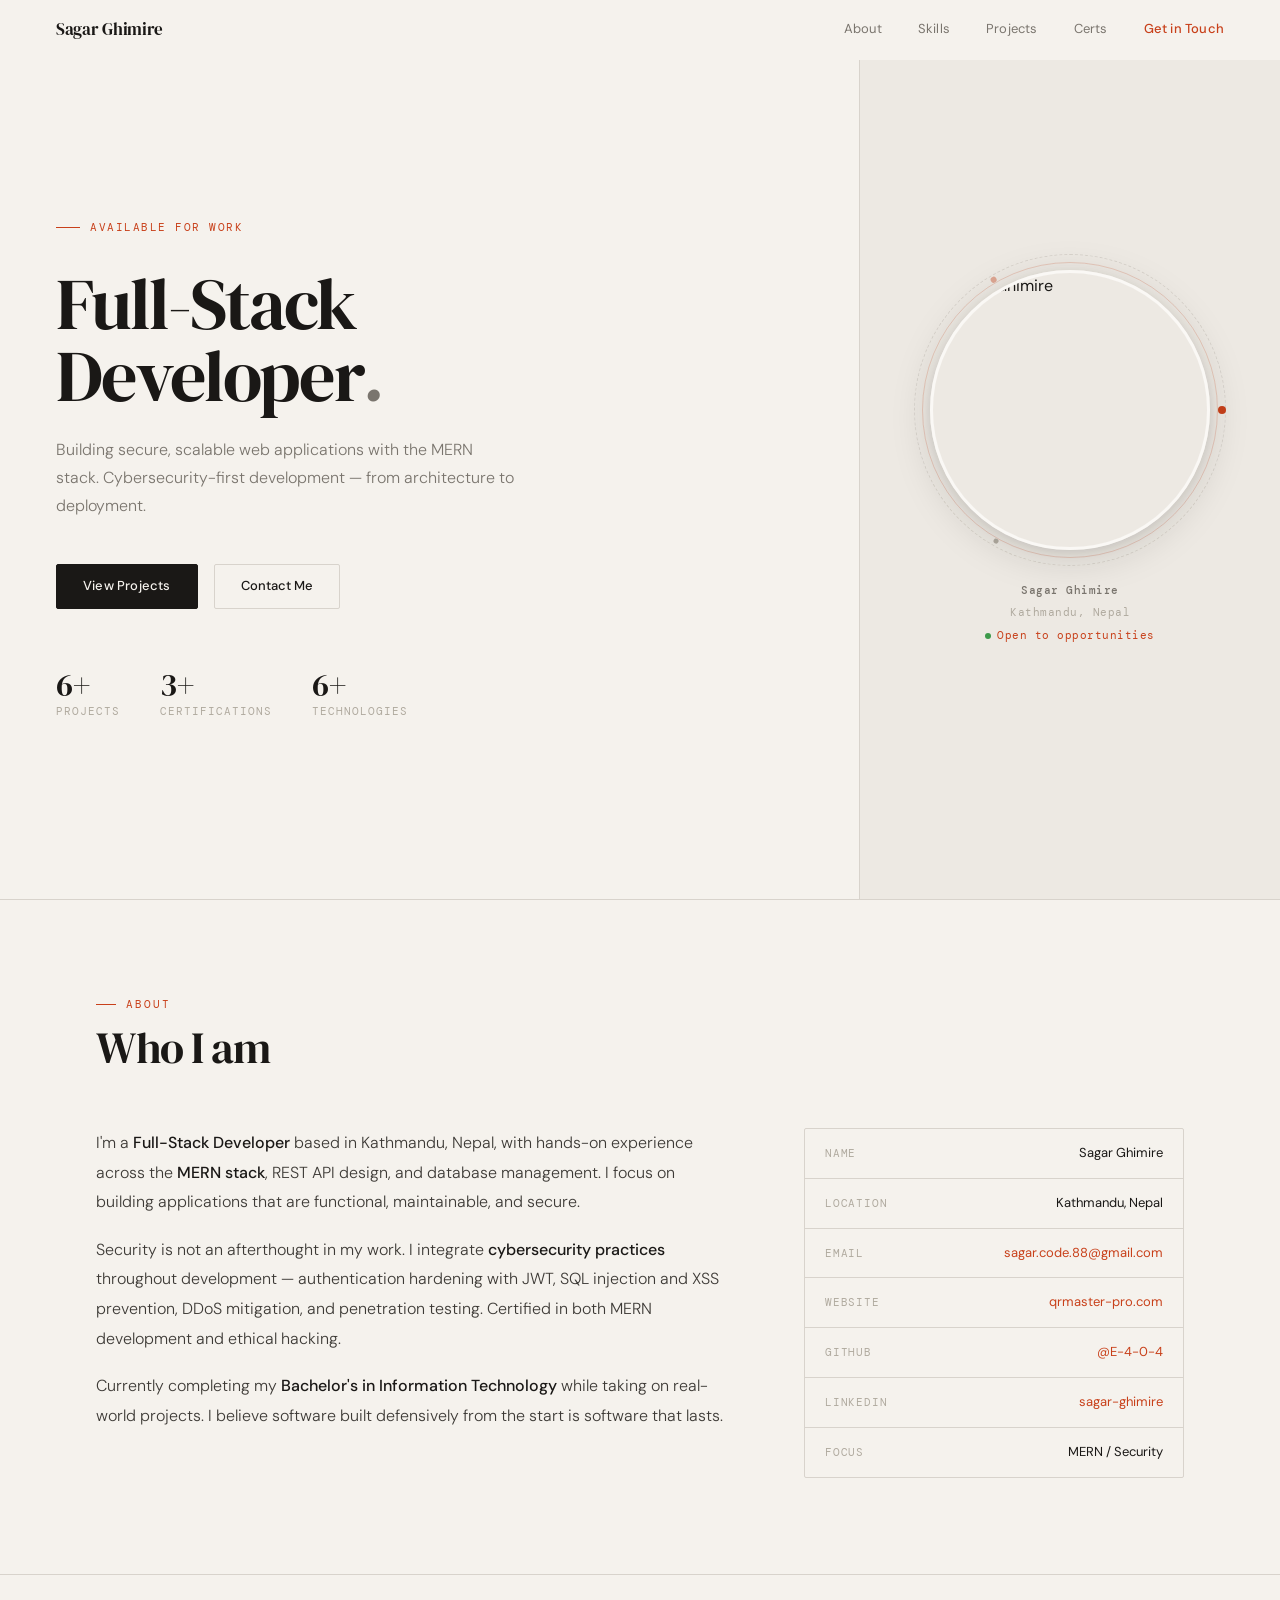
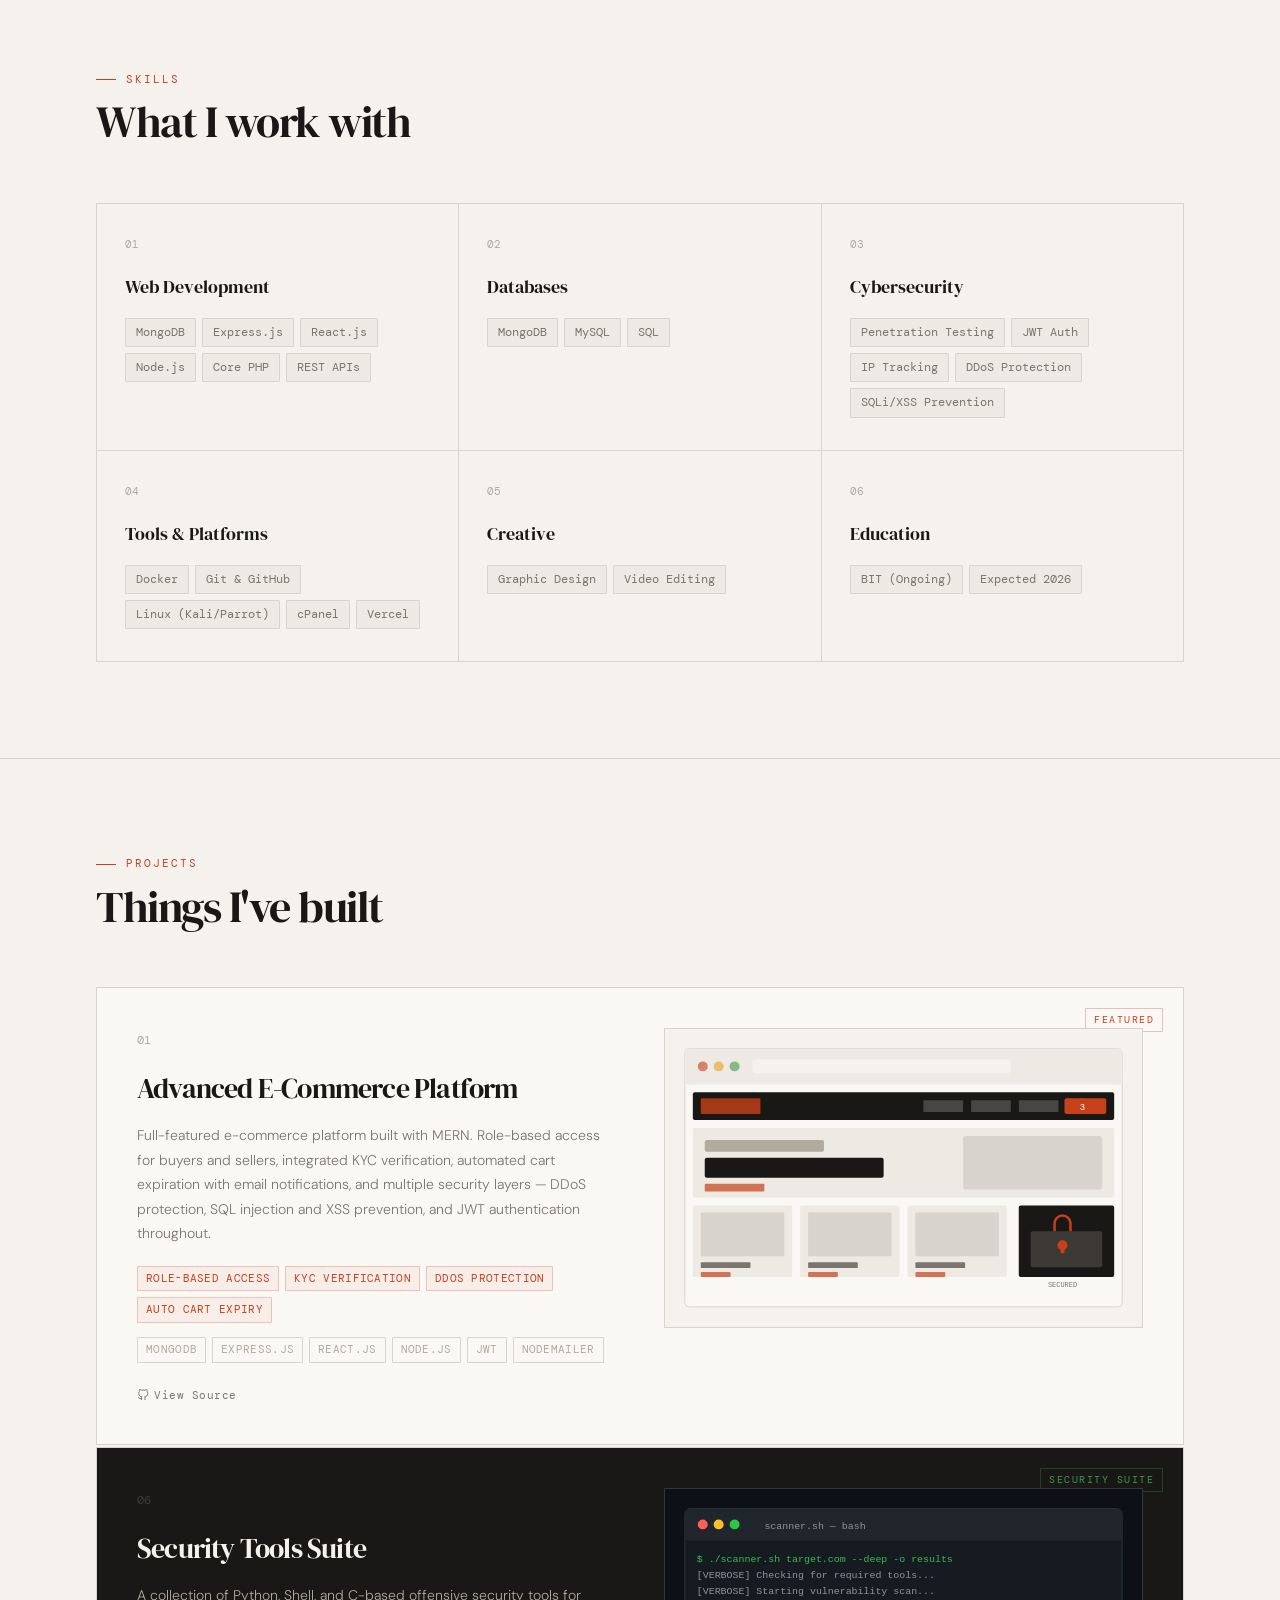
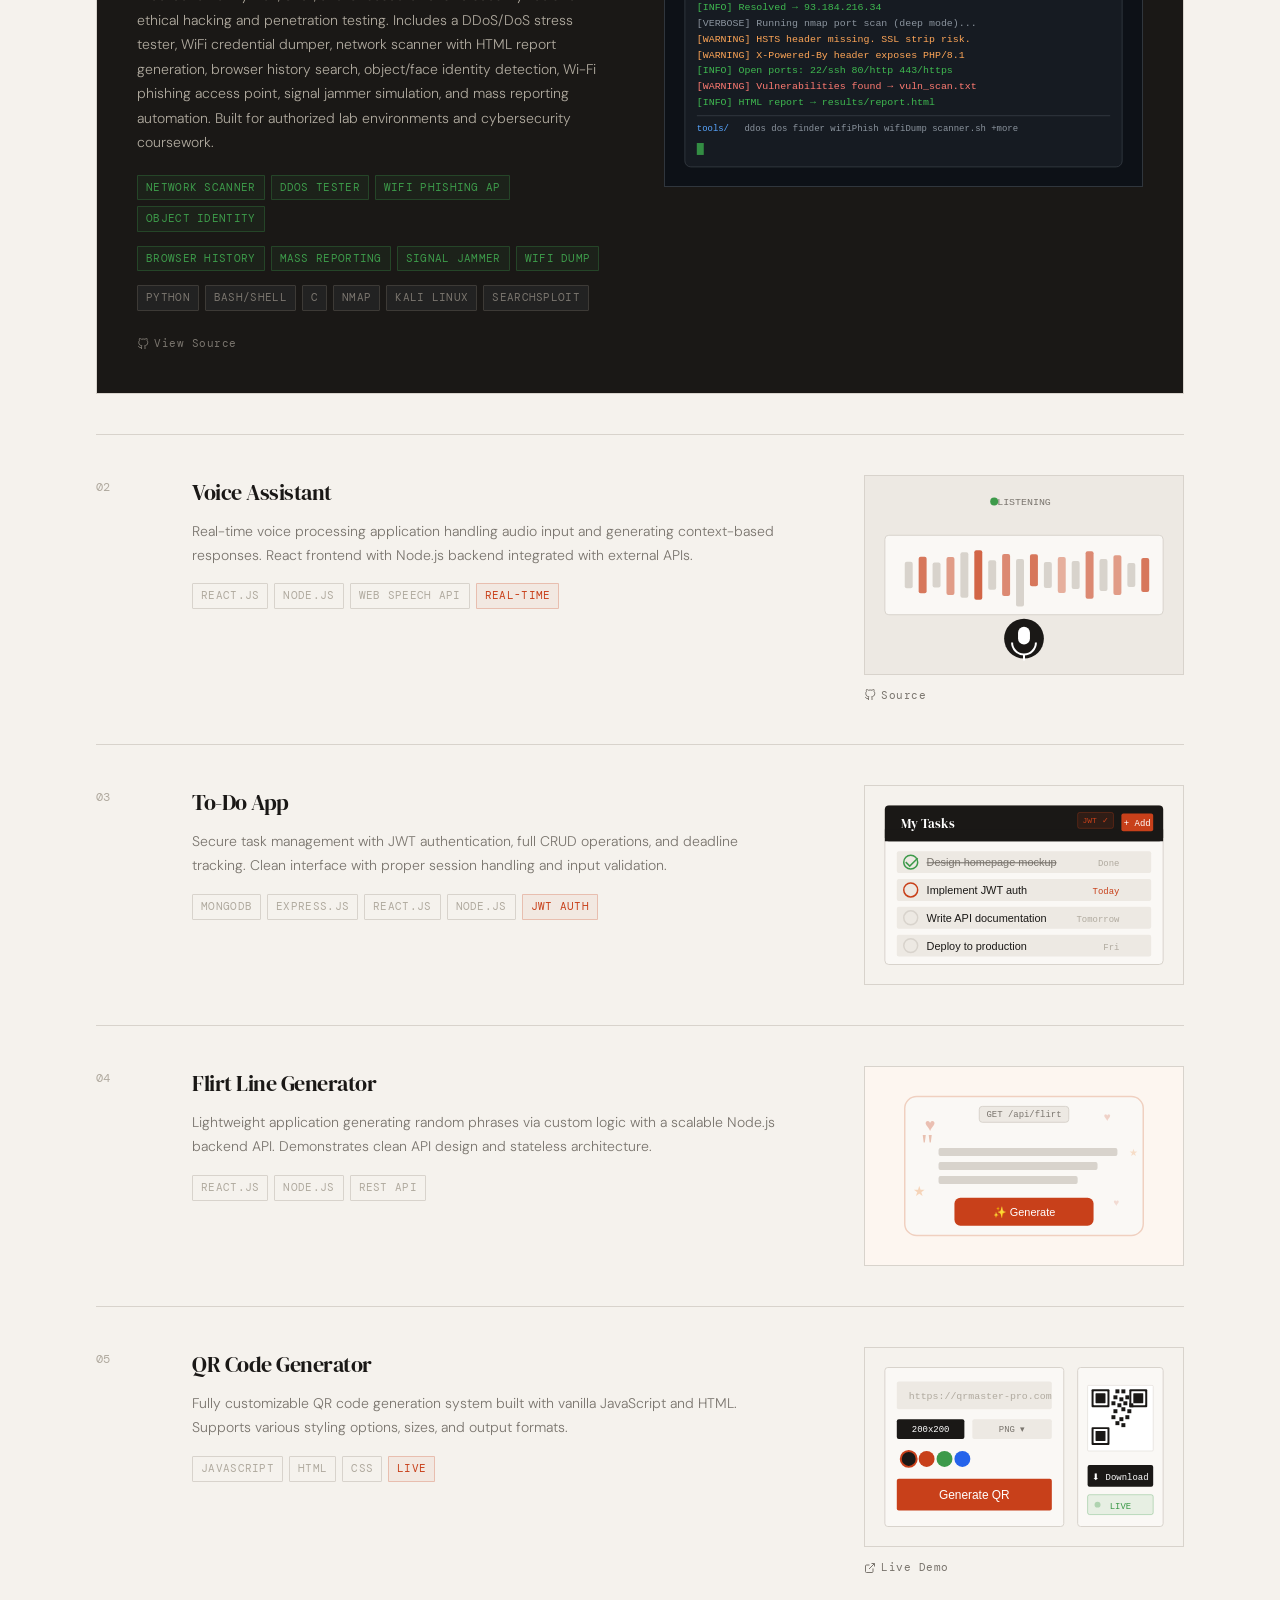
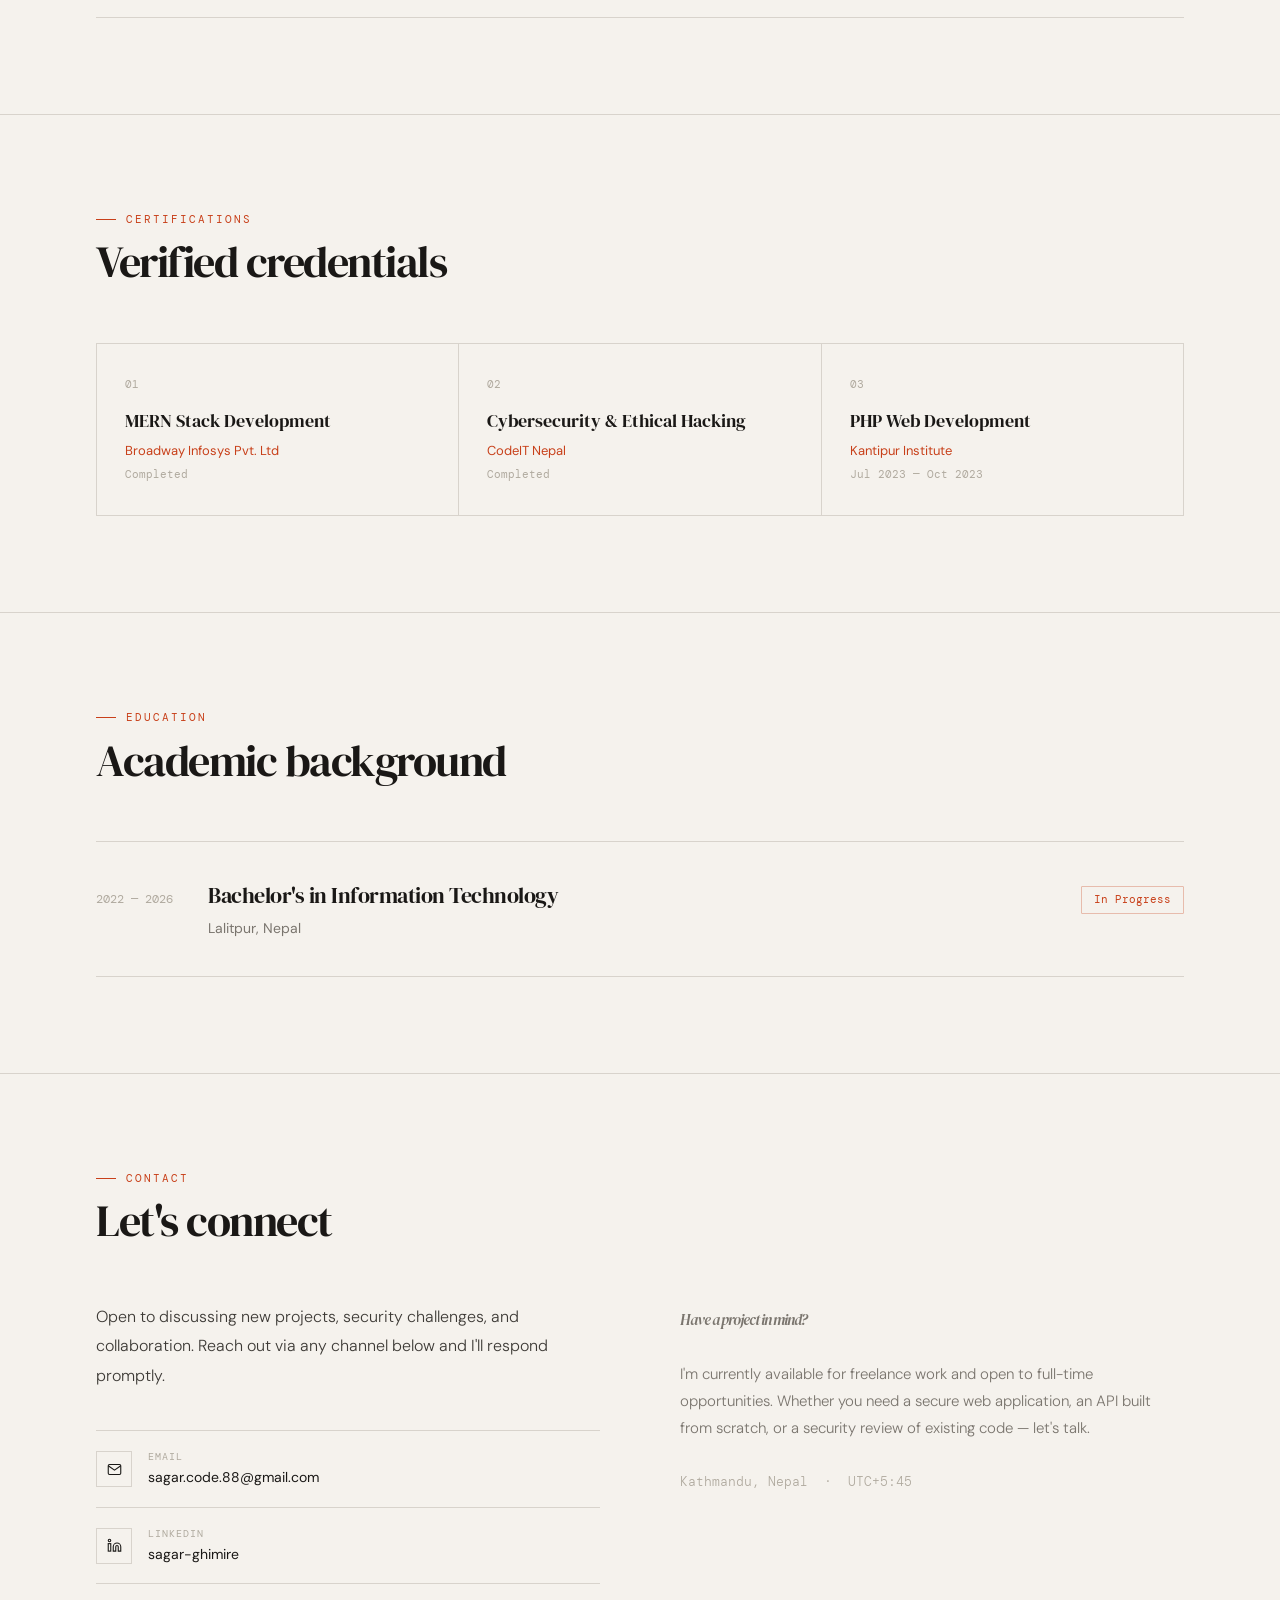
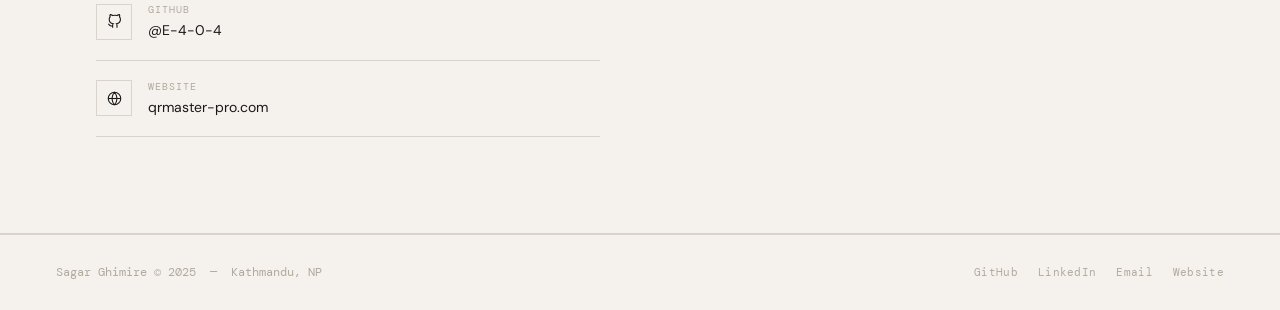
==== commit ebd61a1b: "Add Google AdSense script to index.html" ====
--- a/index.html
+++ b/index.html
@@ -1,6 +1,8 @@
 <!DOCTYPE html>
 <html lang="en">
 <head>
+    <script async src="https://pagead2.googlesyndication.com/pagead/js/adsbygoogle.js?client=ca-pub-4592436505571114"
+     crossorigin="anonymous"></script>
     <meta name="google-adsense-account" content="ca-pub-4592436505571114">
     <meta charset="UTF-8">
     <meta name="viewport" content="width=device-width, initial-scale=1.0">
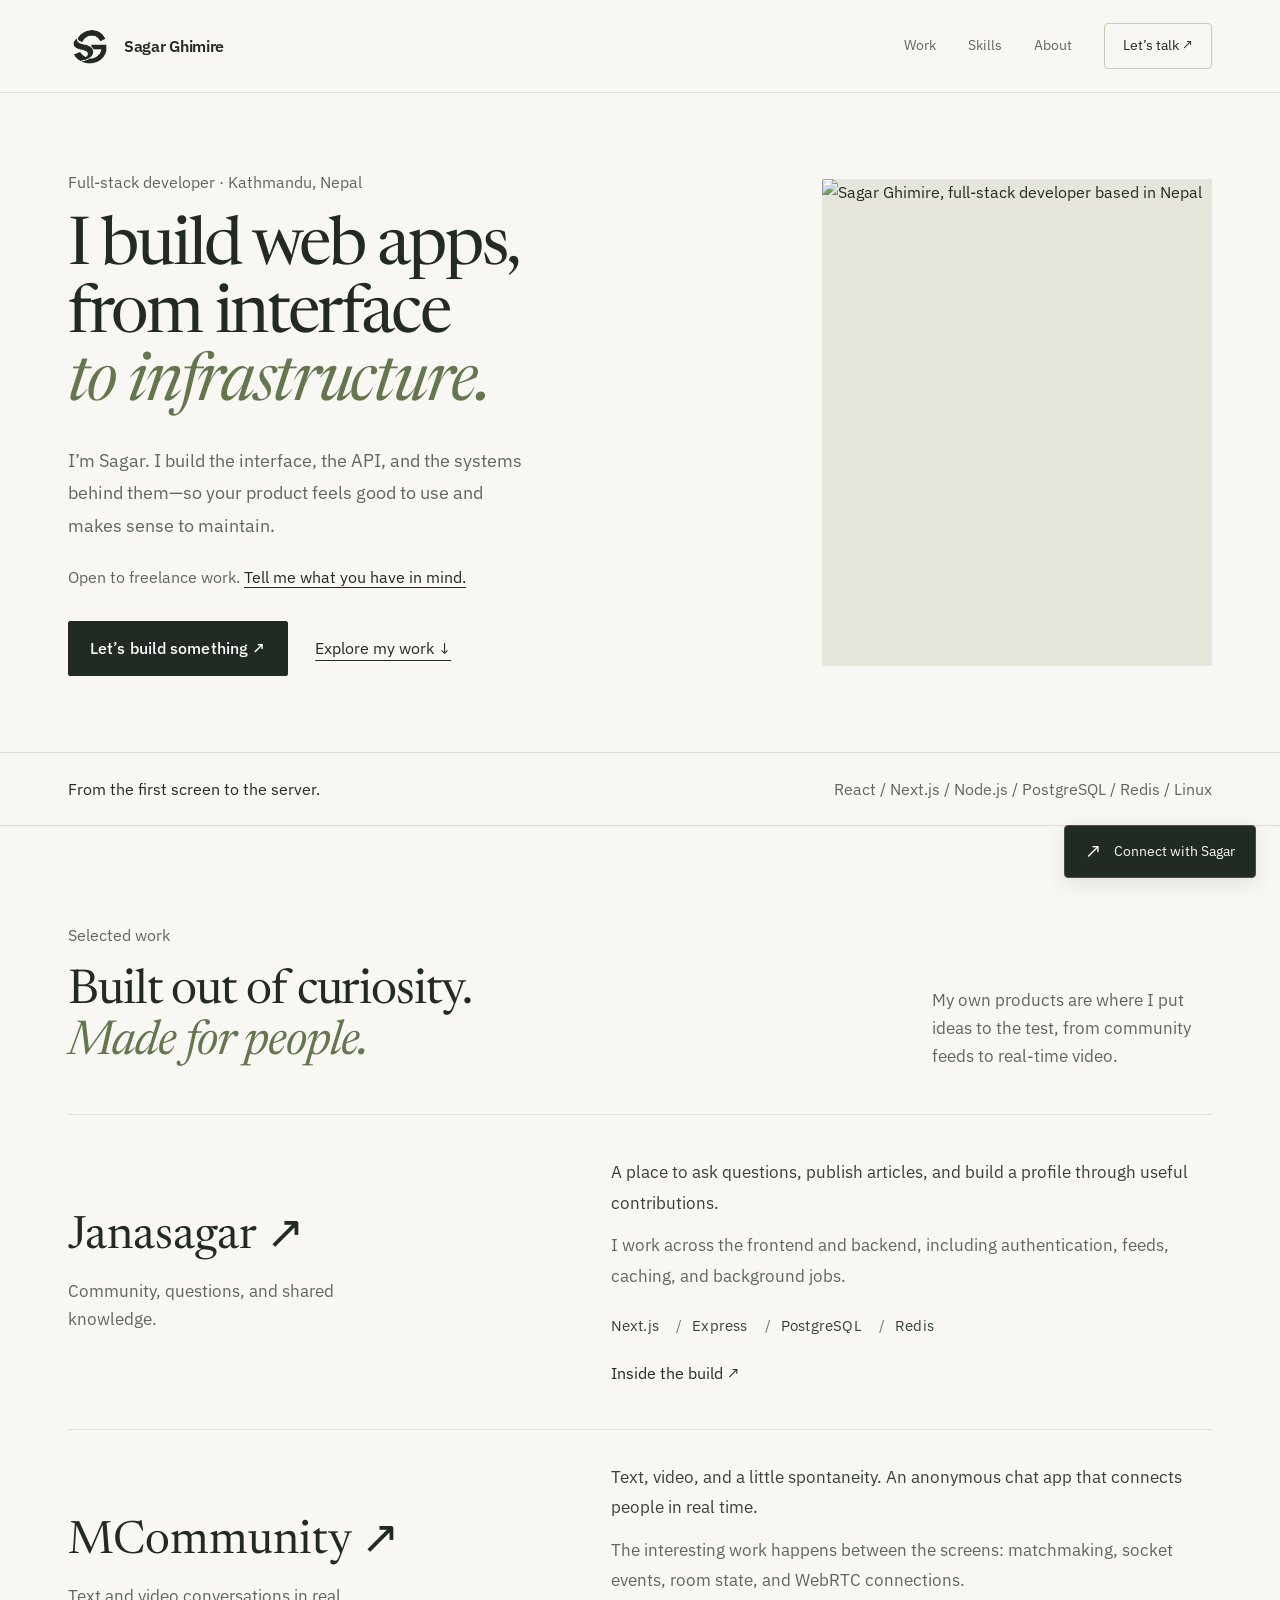
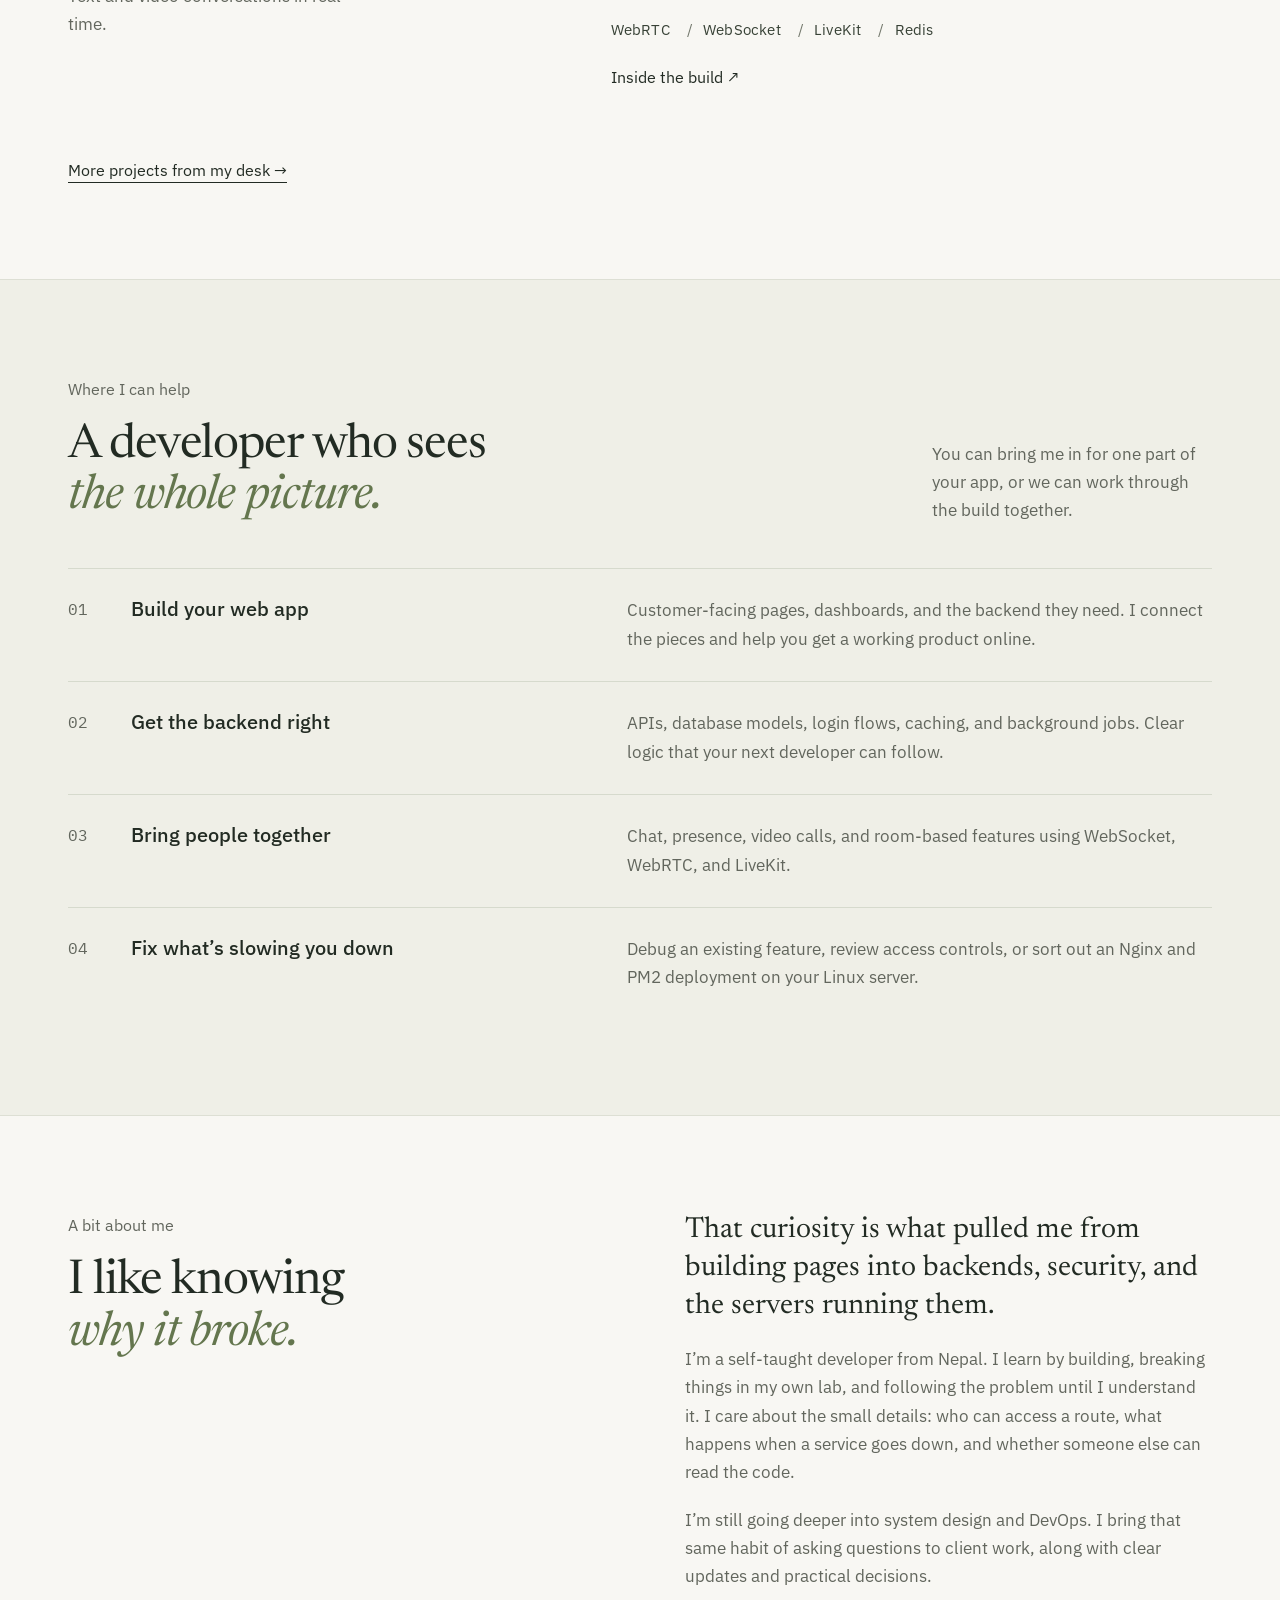
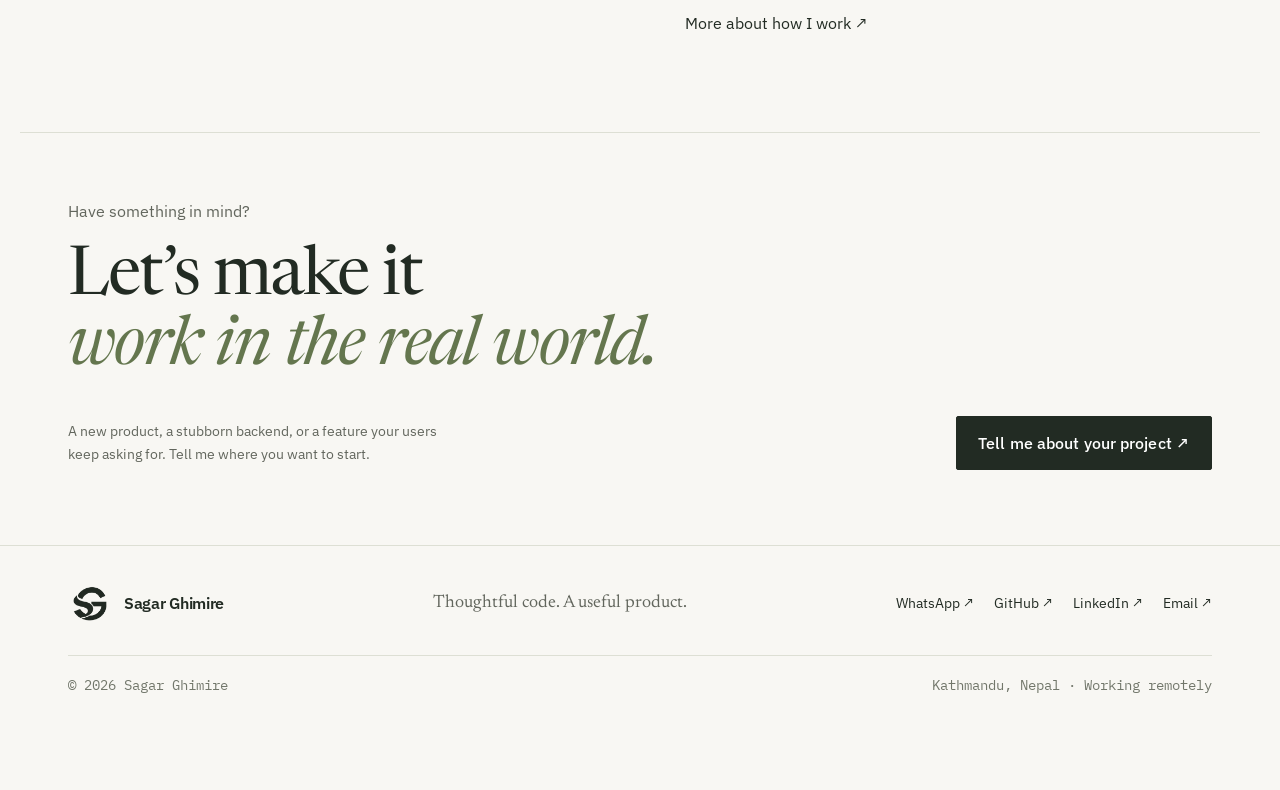
==== commit 7241a0b5: "Add projects, skills pages, and SEO enhancements - Created a new projects.html page showcasing two m" ====
--- a/index.html
+++ b/index.html
@@ -1,962 +1,218 @@
 <!DOCTYPE html>
 <html lang="en">
 <head>
-    <script async src="https://pagead2.googlesyndication.com/pagead/js/adsbygoogle.js?client=ca-pub-4592436505571114"
-     crossorigin="anonymous"></script>
-    <meta name="google-adsense-account" content="ca-pub-4592436505571114">
     <meta charset="UTF-8">
     <meta name="viewport" content="width=device-width, initial-scale=1.0">
-    <title>Sagar Ghimire — Full-Stack Developer</title>
-    <link href="https://fonts.googleapis.com/css2?family=DM+Serif+Display:ital@0;1&family=DM+Sans:wght@300;400;500&family=DM+Mono:wght@400;500&display=swap" rel="stylesheet">
-    <style>
-        *, *::before, *::after { margin: 0; padding: 0; box-sizing: border-box; }
-
-        :root {
-            --bg: #f5f2ed;
-            --bg2: #ede9e3;
-            --ink: #1a1816;
-            --ink2: #3d3a36;
-            --ink3: #7a756e;
-            --ink4: #b0aa9f;
-            --line: #d8d3cc;
-            --accent: #c8401a;
-            --accent2: #e8593a;
-            --white: #faf8f5;
-        }
-
-        html { scroll-behavior: smooth; }
-
-        body {
-            font-family: 'DM Sans', sans-serif;
-            background: var(--bg);
-            color: var(--ink);
-            line-height: 1.6;
-            overflow-x: hidden;
-            -webkit-font-smoothing: antialiased;
-        }
-
-        /* NAV */
-        nav {
-            position: fixed; top: 0; left: 0; right: 0; z-index: 100;
-            height: 60px; display: flex; align-items: center;
-            justify-content: space-between; padding: 0 56px;
-            background: var(--bg); border-bottom: 1px solid transparent;
-            transition: border-color 0.3s;
-        }
-        nav.scrolled { border-bottom-color: var(--line); }
-        .nav-logo { font-family: 'DM Serif Display', serif; font-size: 17px; color: var(--ink); text-decoration: none; letter-spacing: -0.3px; }
-        .nav-links { display: flex; align-items: center; gap: 36px; }
-        .nav-links a { font-size: 13px; font-weight: 400; color: var(--ink3); text-decoration: none; letter-spacing: 0.2px; transition: color 0.2s; }
-        .nav-links a:hover { color: var(--ink); }
-        .nav-cta { font-size: 13px !important; font-weight: 500 !important; color: var(--accent) !important; }
-        .nav-cta:hover { color: var(--accent2) !important; }
-        .mobile-toggle { display: none; flex-direction: column; gap: 5px; cursor: pointer; background: none; border: none; }
-        .mobile-toggle span { width: 20px; height: 1.5px; background: var(--ink); display: block; transition: 0.3s; }
-
-        /* HERO */
-        .hero {
-            min-height: 100vh;
-            display: grid;
-            grid-template-columns: 1fr 420px;
-            border-bottom: 1px solid var(--line);
-        }
-        .hero-left {
-            padding: 120px 56px 80px;
-            display: flex; flex-direction: column; justify-content: center;
-            border-right: 1px solid var(--line);
-        }
-        .hero-tag {
-            font-family: 'DM Mono', monospace; font-size: 11px; color: var(--accent);
-            letter-spacing: 1.5px; text-transform: uppercase; margin-bottom: 32px;
-            display: flex; align-items: center; gap: 10px;
-        }
-        .hero-tag::before { content: ''; width: 24px; height: 1px; background: var(--accent); }
-        .hero h1 { font-family: 'DM Serif Display', serif; font-size: 72px; font-weight: 400; line-height: 1.0; letter-spacing: -2px; margin-bottom: 24px; color: var(--ink); }
-        .hero h1 em { font-style: italic; color: var(--ink3); }
-        .hero-desc { font-size: 16px; color: var(--ink3); max-width: 460px; line-height: 1.75; margin-bottom: 44px; font-weight: 300; }
-        .hero-actions { display: flex; gap: 16px; align-items: center; margin-bottom: 60px; }
-        .btn-primary { display: inline-flex; align-items: center; gap: 8px; padding: 11px 26px; background: var(--ink); color: var(--bg); font-size: 13px; font-weight: 500; border: 1.5px solid var(--ink); border-radius: 2px; cursor: pointer; text-decoration: none; transition: all 0.2s; letter-spacing: 0.2px; }
-        .btn-primary:hover { background: var(--accent); border-color: var(--accent); }
-        .btn-secondary { display: inline-flex; align-items: center; gap: 8px; padding: 11px 26px; background: transparent; color: var(--ink); font-size: 13px; font-weight: 500; border: 1.5px solid var(--line); border-radius: 2px; cursor: pointer; text-decoration: none; transition: all 0.2s; }
-        .btn-secondary:hover { border-color: var(--ink2); }
-        .hero-stats { display: flex; gap: 40px; }
-        .stat { display: flex; flex-direction: column; gap: 2px; }
-        .stat-num { font-family: 'DM Serif Display', serif; font-size: 32px; color: var(--ink); line-height: 1; }
-        .stat-label { font-size: 11px; color: var(--ink4); text-transform: uppercase; letter-spacing: 1px; font-family: 'DM Mono', monospace; }
-
-        /* HERO RIGHT — circular photo treatment */
-        .hero-right { display: flex; flex-direction: column; align-items: center; justify-content: center; padding: 60px 40px 0; gap: 0; background: var(--bg2); }
-        .photo-orbit-wrapper {
-            position: relative;
-            width: 280px; height: 280px;
-            flex-shrink: 0;
-            margin-bottom: 32px;
-        }
-        /* Spinning dashed ring */
-        .photo-orbit-wrapper::before {
-            content: '';
-            position: absolute;
-            inset: -16px;
-            border-radius: 50%;
-            border: 1.5px dashed var(--line);
-            animation: spin-ring 18s linear infinite;
-        }
-        /* Static accent ring */
-        .photo-orbit-wrapper::after {
-            content: '';
-            position: absolute;
-            inset: -8px;
-            border-radius: 50%;
-            border: 1px solid rgba(200,64,26,0.2);
-        }
-        @keyframes spin-ring { to { transform: rotate(360deg); } }
-
-        /* Orbit dots */
-        .orbit-dot {
-            position: absolute;
-            width: 8px; height: 8px;
-            border-radius: 50%;
-            background: var(--accent);
-            top: 50%; left: 50%;
-            transform-origin: 0 0;
-        }
-        .orbit-dot:nth-child(1) { transform: rotate(0deg) translateX(148px) translateY(-4px); animation: orbit-dot 18s linear infinite; }
-        .orbit-dot:nth-child(2) { transform: rotate(120deg) translateX(148px) translateY(-4px); animation: orbit-dot 18s linear infinite; background: var(--ink4); width:5px; height:5px; }
-        .orbit-dot:nth-child(3) { transform: rotate(240deg) translateX(148px) translateY(-4px); animation: orbit-dot 18s linear infinite; background: rgba(200,64,26,0.4); width:6px; height:6px; }
-        @keyframes orbit-dot { to { transform: rotate(360deg) translateX(148px) translateY(-4px); } }
-        .orbit-dot:nth-child(2) { animation-delay: -6s; }
-        .orbit-dot:nth-child(3) { animation-delay: -12s; }
-
-        .photo-circle {
-            width: 280px; height: 280px;
-            border-radius: 50%;
-            overflow: hidden;
-            position: relative; z-index: 1;
-            border: 3px solid var(--white);
-            box-shadow: 0 8px 40px rgba(26,24,22,0.15), 0 2px 8px rgba(26,24,22,0.08);
-        }
-        .photo-circle img {
-            width: 100%; height: 100%;
-            object-fit: cover; object-position: top center;
-            filter: grayscale(15%) sepia(5%);
-            transition: filter 0.4s;
-        }
-        .photo-circle:hover img { filter: none; }
-
-        .hero-photo-info {
-            padding: 0 0 40px;
-            text-align: center;
-        }
-        .hero-photo-info p { font-family: 'DM Mono', monospace; font-size: 11px; color: var(--ink4); letter-spacing: 0.5px; margin-bottom: 4px; }
-        .hero-photo-info p strong { color: var(--ink3); font-weight: 500; }
-        .avail-dot { display: inline-flex; align-items: center; gap: 6px; font-family: 'DM Mono', monospace; font-size: 11px; color: var(--accent); letter-spacing: 0.5px; }
-        .avail-dot::before { content: ''; width: 6px; height: 6px; background: #3d9a4a; border-radius: 50%; flex-shrink: 0; animation: pulse-green 2s ease-in-out infinite; }
-        @keyframes pulse-green { 0%,100%{opacity:1;transform:scale(1)} 50%{opacity:0.6;transform:scale(1.3)} }
-
-        /* SHARED SECTION */
-        .section-wrap { padding: 96px 56px; max-width: 1200px; margin: 0 auto; }
-        .section-label { font-family: 'DM Mono', monospace; font-size: 11px; color: var(--accent); letter-spacing: 2px; text-transform: uppercase; margin-bottom: 10px; display: flex; align-items: center; gap: 10px; }
-        .section-label::before { content: ''; width: 20px; height: 1px; background: var(--accent); }
-        .section-title { font-family: 'DM Serif Display', serif; font-size: 44px; font-weight: 400; letter-spacing: -1.5px; line-height: 1.1; color: var(--ink); margin-bottom: 56px; }
-        .section-title em { font-style: italic; color: var(--ink3); }
-        .divider { border: none; border-top: 1px solid var(--line); margin: 0 56px; }
-
-        /* ABOUT */
-        .about-grid { display: grid; grid-template-columns: 1fr 380px; gap: 80px; align-items: start; }
-        .about-text p { font-size: 16px; color: var(--ink2); line-height: 1.85; margin-bottom: 18px; font-weight: 300; }
-        .about-text p strong { color: var(--ink); font-weight: 500; }
-        .about-sidebar { border: 1px solid var(--line); border-radius: 2px; }
-        .about-row { display: flex; justify-content: space-between; align-items: baseline; padding: 14px 20px; border-bottom: 1px solid var(--line); gap: 16px; }
-        .about-row:last-child { border-bottom: none; }
-        .about-row .k { font-family: 'DM Mono', monospace; font-size: 11px; color: var(--ink4); text-transform: uppercase; letter-spacing: 0.8px; flex-shrink: 0; }
-        .about-row .v { font-size: 13px; color: var(--ink); font-weight: 400; text-align: right; }
-        .about-row .v a { color: var(--accent); text-decoration: none; }
-        .about-row .v a:hover { text-decoration: underline; }
-
-        /* SKILLS */
-        .skills-grid { display: grid; grid-template-columns: repeat(3, 1fr); gap: 1px; background: var(--line); border: 1px solid var(--line); }
-        .skill-card { background: var(--bg); padding: 32px 28px; transition: background 0.2s; }
-        .skill-card:hover { background: var(--white); }
-        .skill-card-num { font-family: 'DM Mono', monospace; font-size: 11px; color: var(--ink4); margin-bottom: 20px; }
-        .skill-card h3 { font-family: 'DM Serif Display', serif; font-size: 18px; font-weight: 400; margin-bottom: 16px; color: var(--ink); }
-        .skill-tags { display: flex; flex-wrap: wrap; gap: 6px; }
-        .skill-tag { font-size: 12px; padding: 4px 10px; color: var(--ink3); border: 1px solid var(--line); border-radius: 1px; background: var(--bg2); font-family: 'DM Mono', monospace; }
-
-        /* PROJECT VISUAL */
-        .project-visual {
-            width: 100%;
-            aspect-ratio: 16/10;
-            border: 1px solid var(--line);
-            overflow: hidden;
-            background: var(--bg2);
-            position: relative;
-        }
-        .project-visual svg { width: 100%; height: 100%; }
-        .project-visual:hover svg { transform: scale(1.02); transition: transform 0.4s ease; }
-
-        /* FEATURED PROJECT */
-        .project-featured {
-            border: 1px solid var(--line);
-            padding: 40px;
-            margin-bottom: 40px;
-            display: grid;
-            grid-template-columns: 1fr 1fr;
-            gap: 48px;
-            align-items: start;
-            background: var(--white);
-            position: relative;
-        }
-        .project-featured::before {
-            content: 'Featured';
-            position: absolute; top: 20px; right: 20px;
-            font-family: 'DM Mono', monospace; font-size: 10px;
-            letter-spacing: 1.5px; text-transform: uppercase;
-            color: var(--accent); border: 1px solid rgba(200,64,26,0.3); padding: 3px 8px;
-        }
-        .project-featured-title { font-family: 'DM Serif Display', serif; font-size: 28px; font-weight: 400; letter-spacing: -0.8px; margin-bottom: 12px; color: var(--ink); }
-        .project-featured-desc { font-size: 14px; color: var(--ink3); line-height: 1.75; margin-bottom: 20px; font-weight: 300; }
-
-        /* PROJECTS LIST */
-        .projects-list { display: flex; flex-direction: column; border-top: 1px solid var(--line); }
-        .project-row {
-            display: grid;
-            grid-template-columns: 64px 1fr 320px;
-            gap: 32px;
-            align-items: start;
-            padding: 40px 0;
-            border-bottom: 1px solid var(--line);
-            text-decoration: none; color: inherit;
-        }
-        .project-row:hover .project-row-title { color: var(--accent); }
-        .project-num { font-family: 'DM Mono', monospace; font-size: 12px; color: var(--ink4); padding-top: 3px; }
-        .project-row-body { flex: 1; }
-        .project-row-title { font-family: 'DM Serif Display', serif; font-size: 22px; font-weight: 400; letter-spacing: -0.5px; margin-bottom: 10px; transition: color 0.2s; }
-        .project-row-desc { font-size: 14px; color: var(--ink3); line-height: 1.7; max-width: 600px; margin-bottom: 16px; font-weight: 300; }
-        .project-row-meta { display: flex; flex-wrap: wrap; gap: 6px; }
-        .project-tag { font-size: 11px; font-family: 'DM Mono', monospace; color: var(--ink4); border: 1px solid var(--line); padding: 3px 8px; border-radius: 1px; text-transform: uppercase; letter-spacing: 0.3px; }
-        .project-tag.highlight { color: var(--accent); border-color: rgba(200, 64, 26, 0.25); background: rgba(200, 64, 26, 0.05); }
-        .project-row-right { display: flex; flex-direction: column; gap: 12px; }
-        .project-row-links { display: flex; gap: 10px; }
-        .proj-link { font-family: 'DM Mono', monospace; font-size: 11px; color: var(--ink3); text-decoration: none; letter-spacing: 0.5px; display: flex; align-items: center; gap: 5px; transition: color 0.2s; }
-        .proj-link:hover { color: var(--accent); }
-        .proj-link svg { width: 12px; height: 12px; stroke: currentColor; fill: none; stroke-width: 2; }
-
-        /* TOOLS PROJECT — special security dark card */
-        .project-tools-featured {
-            border: 1px solid var(--line);
-            padding: 40px;
-            margin-bottom: 0;
-            display: grid;
-            grid-template-columns: 1fr 1fr;
-            gap: 48px;
-            align-items: start;
-            background: #1a1816;
-            position: relative;
-            margin-top: 1px;
-        }
-        .project-tools-featured::before {
-            content: 'Security Suite';
-            position: absolute; top: 20px; right: 20px;
-            font-family: 'DM Mono', monospace; font-size: 10px;
-            letter-spacing: 1.5px; text-transform: uppercase;
-            color: #3d9a4a; border: 1px solid rgba(61,154,74,0.3); padding: 3px 8px;
-        }
-        .project-tools-featured .project-featured-title { color: var(--bg); }
-        .project-tools-featured .project-featured-desc { color: var(--ink4); }
-        .project-tools-featured .project-num { color: #3d3a36; }
-        .project-tools-featured .project-tag { color: #7a756e; border-color: #3d3a36; background: #222; }
-        .project-tools-featured .project-tag.highlight { color: #3d9a4a; border-color: rgba(61,154,74,0.3); background: rgba(61,154,74,0.08); }
-
-        /* CERTS */
-        .certs-grid { display: grid; grid-template-columns: repeat(3, 1fr); gap: 1px; background: var(--line); border: 1px solid var(--line); }
-        .cert-card { background: var(--bg); padding: 32px 28px; transition: background 0.2s; }
-        .cert-card:hover { background: var(--white); }
-        .cert-num { font-family: 'DM Mono', monospace; font-size: 11px; color: var(--ink4); margin-bottom: 16px; }
-        .cert-title { font-family: 'DM Serif Display', serif; font-size: 18px; font-weight: 400; margin-bottom: 8px; color: var(--ink); line-height: 1.3; }
-        .cert-org { font-size: 13px; color: var(--accent); margin-bottom: 4px; }
-        .cert-date { font-family: 'DM Mono', monospace; font-size: 11px; color: var(--ink4); }
-
-        /* EDUCATION */
-        .edu-row { display: flex; align-items: baseline; gap: 32px; padding: 36px 0; border-top: 1px solid var(--line); border-bottom: 1px solid var(--line); }
-        .edu-year { font-family: 'DM Mono', monospace; font-size: 12px; color: var(--ink4); flex-shrink: 0; width: 80px; }
-        .edu-main h3 { font-family: 'DM Serif Display', serif; font-size: 22px; font-weight: 400; letter-spacing: -0.5px; margin-bottom: 4px; }
-        .edu-main p { font-size: 14px; color: var(--ink3); }
-        .edu-badge { margin-left: auto; font-family: 'DM Mono', monospace; font-size: 11px; color: var(--accent); border: 1px solid rgba(200,64,26,0.3); padding: 4px 12px; border-radius: 1px; flex-shrink: 0; }
-
-        /* CONTACT */
-        .contact-grid { display: grid; grid-template-columns: 1fr 1fr; gap: 80px; }
-        .contact-intro { font-size: 16px; color: var(--ink2); line-height: 1.85; font-weight: 300; margin-bottom: 40px; }
-        .contact-channels { display: flex; flex-direction: column; border-top: 1px solid var(--line); }
-        .contact-ch { display: flex; align-items: center; gap: 16px; padding: 18px 0; border-bottom: 1px solid var(--line); text-decoration: none; color: var(--ink); transition: all 0.2s; }
-        .contact-ch:hover { color: var(--accent); }
-        .ch-icon-wrap { width: 36px; height: 36px; border: 1px solid var(--line); display: flex; align-items: center; justify-content: center; flex-shrink: 0; }
-        .ch-icon-wrap svg { width: 15px; height: 15px; stroke: currentColor; fill: none; stroke-width: 1.75; }
-        .ch-text { display: flex; flex-direction: column; gap: 1px; }
-        .ch-label { font-family: 'DM Mono', monospace; font-size: 10px; color: var(--ink4); letter-spacing: 1px; text-transform: uppercase; }
-        .ch-val { font-size: 14px; color: inherit; }
-        .contact-right { padding-top: 4px; }
-        .contact-right p { font-size: 15px; color: var(--ink3); line-height: 1.8; font-weight: 300; margin-bottom: 28px; }
-        .contact-big-cta { font-family: 'DM Serif Display', serif; font-size: 36px; font-style: italic; color: var(--ink); letter-spacing: -1px; line-height: 1.2; margin-bottom: 32px; }
-
-        /* FOOTER */
-        footer { border-top: 1px solid var(--line); padding: 28px 56px; display: flex; justify-content: space-between; align-items: center; }
-        .footer-copy { font-size: 12px; color: var(--ink4); font-family: 'DM Mono', monospace; }
-        .footer-socials { display: flex; gap: 20px; }
-        .footer-socials a { font-family: 'DM Mono', monospace; font-size: 11px; color: var(--ink4); text-decoration: none; letter-spacing: 0.3px; transition: color 0.2s; }
-        .footer-socials a:hover { color: var(--accent); }
-
-        /* REVEAL */
-        .reveal { opacity: 0; transform: translateY(20px); transition: opacity 0.6s ease, transform 0.6s ease; }
-        .reveal.visible { opacity: 1; transform: none; }
-        .d1 { transition-delay: 0.05s; } .d2 { transition-delay: 0.12s; } .d3 { transition-delay: 0.19s; }
-
-        /* MOBILE MENU */
-        .mobile-menu { position: fixed; top: 60px; left: 0; right: 0; background: var(--bg); border-bottom: 1px solid var(--line); padding: 24px 56px; display: flex; flex-direction: column; gap: 16px; transform: translateY(-110%); transition: transform 0.3s; z-index: 99; }
-        .mobile-menu.open { transform: translateY(0); }
-        .mobile-menu a { font-size: 15px; color: var(--ink2); text-decoration: none; padding: 6px 0; border-bottom: 1px solid var(--line); }
-
-        @media (max-width: 960px) {
-            nav { padding: 0 24px; }
-            .nav-links { display: none; }
-            .mobile-toggle { display: flex; }
-            .hero { grid-template-columns: 1fr; min-height: auto; }
-            .hero-left { padding: 100px 24px 40px; border-right: none; border-bottom: 1px solid var(--line); }
-            .hero h1 { font-size: 44px; }
-            .hero-right { padding: 48px 24px 32px; min-height: auto; }
-            .photo-orbit-wrapper { width: 220px; height: 220px; }
-            .photo-circle { width: 220px; height: 220px; }
-            .orbit-dot { display: none; }
-            .section-wrap { padding: 64px 24px; }
-            .section-title { font-size: 32px; }
-            .divider { margin: 0 24px; }
-            .about-grid { grid-template-columns: 1fr; gap: 40px; }
-            .skills-grid { grid-template-columns: 1fr 1fr; }
-            .certs-grid { grid-template-columns: 1fr; }
-            .contact-grid { grid-template-columns: 1fr; gap: 40px; }
-            .project-featured, .project-tools-featured { grid-template-columns: 1fr; gap: 24px; }
-            .project-row { grid-template-columns: 40px 1fr; }
-            .project-row-right { display: none; }
-            footer { padding: 24px; flex-direction: column; gap: 16px; }
-            .mobile-menu { padding: 20px 24px; }
-        }
-
-        @media (max-width: 540px) {
-            .hero h1 { font-size: 36px; }
-            .hero-actions { flex-direction: column; }
-            .btn-primary, .btn-secondary { justify-content: center; }
-            .skills-grid { grid-template-columns: 1fr; }
-            .edu-row { flex-wrap: wrap; }
-        }
-    </style>
+    <title>Sagar Ghimire | Full-Stack Developer</title>
+    <meta name="description" content="Full-stack developer in Kathmandu, Nepal. I build web apps, APIs, chat and video products, and I check their security. Available for freelance work.">
+    <meta name="theme-color" content="#f8f7f3">
+    <link rel="canonical" href="https://sghimrie.com.np/">
+    <meta property="og:type" content="website">
+    <meta property="og:site_name" content="Sagar Ghimire">
+    <meta property="og:title" content="Sagar Ghimire | Full-Stack Developer">
+    <meta property="og:description" content="Full-stack developer in Kathmandu, Nepal. I build web apps, APIs, chat and video products, and I check their security. Available for freelance work.">
+    <meta property="og:url" content="https://sghimrie.com.np/">
+    <meta property="og:image" content="https://sghimrie.com.np/img.jpg">
+    <meta name="twitter:card" content="summary_large_image">
+    <meta name="google-adsense-account" content="ca-pub-4592436505571114">
+    <link rel="icon" type="image/png" href="assets/brand/sagar-ghimire-logo.png">
+    <link rel="preconnect" href="https://fonts.googleapis.com">
+    <link rel="preconnect" href="https://fonts.gstatic.com" crossorigin>
+    <link href="https://fonts.googleapis.com/css2?family=Newsreader:ital,opsz,wght@0,6..72,400;0,6..72,500;0,6..72,600;1,6..72,400&family=IBM+Plex+Sans:wght@400;500;600&family=IBM+Plex+Mono:wght@400;500&display=swap" rel="stylesheet">
+    <script>document.documentElement.classList.add('js');</script>
+    <link rel="stylesheet" href="assets/css/style.css">
 </head>
 <body>
-
-<nav id="navbar">
-    <a href="#" class="nav-logo">Sagar Ghimire</a>
-    <div class="nav-links">
-        <a href="#about">About</a>
-        <a href="#skills">Skills</a>
-        <a href="#projects">Projects</a>
-        <a href="#certifications">Certs</a>
-        <a href="#contact" class="nav-cta">Get in Touch</a>
-    </div>
-    <button class="mobile-toggle" id="mobileToggle" aria-label="Menu">
-        <span></span><span></span><span></span>
-    </button>
+<a class="skip-link" href="#main">Skip to content</a>
+<nav id="nav">
+<div class="nav-inner">
+<a class="brand" href="index.html" aria-label="Sagar Ghimire home">
+<img class="brand-logo" src="assets/brand/sagar-ghimire-logo.png" width="44" height="44" alt=""> Sagar Ghimire</a>
+<button class="nav-toggle" aria-label="Open navigation" aria-expanded="false" aria-controls="navigation">
+<span>
+</span>
+<span>
+</span>
+<span>
+</span>
+</button>
+<div class="nav-menu" id="navigation">
+<a href="projects.html">Work</a>
+<a href="skills.html">Skills</a>
+<a href="about.html">About</a>
+<a class="nav-cta" href="contact.html">Let’s talk <span aria-hidden="true">↗</span>
+</a>
+</div>
+</div>
 </nav>
-
-<div class="mobile-menu" id="mobileMenu">
-    <a href="#about" onclick="closeMobile()">About</a>
-    <a href="#skills" onclick="closeMobile()">Skills</a>
-    <a href="#projects" onclick="closeMobile()">Projects</a>
-    <a href="#certifications" onclick="closeMobile()">Certifications</a>
-    <a href="#contact" onclick="closeMobile()">Contact</a>
-</div>
-
-<!-- HERO -->
-<div class="hero">
-    <div class="hero-left">
-        <div class="hero-tag">Available for work</div>
-        <h1>Full-Stack<br>Developer<em>.</em></h1>
-        <p class="hero-desc">
-            Building secure, scalable web applications with the MERN stack.
-            Cybersecurity-first development — from architecture to deployment.
-        </p>
-        <div class="hero-actions">
-            <a href="#projects" class="btn-primary">View Projects</a>
-            <a href="#contact" class="btn-secondary">Contact Me</a>
-        </div>
-        <div class="hero-stats">
-            <div class="stat"><span class="stat-num" data-count="6">0</span><span class="stat-label">Projects</span></div>
-            <div class="stat"><span class="stat-num" data-count="3">0</span><span class="stat-label">Certifications</span></div>
-            <div class="stat"><span class="stat-num" data-count="6">0</span><span class="stat-label">Technologies</span></div>
-        </div>
-    </div>
-
-    <div class="hero-right">
-        <div class="photo-orbit-wrapper">
-            <div class="orbit-dot"></div>
-            <div class="orbit-dot"></div>
-            <div class="orbit-dot"></div>
-            <div class="photo-circle">
-                <img src="./img.jpg" alt="Sagar Ghimire" />
-            </div>
-        </div>
-        <div class="hero-photo-info">
-            <p><strong>Sagar Ghimire</strong></p>
-            <p>Kathmandu, Nepal</p>
-            <p style="margin-top:6px;"><span class="avail-dot">Open to opportunities</span></p>
-        </div>
-    </div>
-</div>
-
-<!-- ABOUT -->
-<section id="about" style="border-bottom: 1px solid var(--line);">
-    <div class="section-wrap">
-        <p class="section-label reveal">About</p>
-        <h2 class="section-title reveal">Who I am</h2>
-        <div class="about-grid">
-            <div class="about-text reveal d1">
-                <p>I'm a <strong>Full-Stack Developer</strong> based in Kathmandu, Nepal, with hands-on experience across the <strong>MERN stack</strong>, REST API design, and database management. I focus on building applications that are functional, maintainable, and secure.</p>
-                <p>Security is not an afterthought in my work. I integrate <strong>cybersecurity practices</strong> throughout development — authentication hardening with JWT, SQL injection and XSS prevention, DDoS mitigation, and penetration testing. Certified in both MERN development and ethical hacking.</p>
-                <p>Currently completing my <strong>Bachelor's in Information Technology</strong> while taking on real-world projects. I believe software built defensively from the start is software that lasts.</p>
-            </div>
-            <div class="about-sidebar reveal d2">
-                <div class="about-row"><span class="k">Name</span><span class="v">Sagar Ghimire</span></div>
-                <div class="about-row"><span class="k">Location</span><span class="v">Kathmandu, Nepal</span></div>
-                <div class="about-row"><span class="k">Email</span><span class="v"><a href="mailto:sagar.code.88@gmail.com">sagar.code.88@gmail.com</a></span></div>
-                <div class="about-row"><span class="k">Website</span><span class="v"><a href="https://qrmaster-pro.com" target="_blank">qrmaster-pro.com</a></span></div>
-                <div class="about-row"><span class="k">GitHub</span><span class="v"><a href="https://github.com/E-4-0-4" target="_blank">@E-4-0-4</a></span></div>
-                <div class="about-row"><span class="k">LinkedIn</span><span class="v"><a href="https://www.linkedin.com/in/sagar-ghimire-191a28345/" target="_blank">sagar-ghimire</a></span></div>
-                <div class="about-row"><span class="k">Focus</span><span class="v">MERN / Security</span></div>
-            </div>
-        </div>
-    </div>
-</section>
-
-<!-- SKILLS -->
-<section id="skills" style="border-bottom: 1px solid var(--line);">
-    <div class="section-wrap">
-        <p class="section-label reveal">Skills</p>
-        <h2 class="section-title reveal">What I work with</h2>
-        <div class="skills-grid">
-            <div class="skill-card reveal d1"><p class="skill-card-num">01</p><h3>Web Development</h3><div class="skill-tags"><span class="skill-tag">MongoDB</span><span class="skill-tag">Express.js</span><span class="skill-tag">React.js</span><span class="skill-tag">Node.js</span><span class="skill-tag">Core PHP</span><span class="skill-tag">REST APIs</span></div></div>
-            <div class="skill-card reveal d2"><p class="skill-card-num">02</p><h3>Databases</h3><div class="skill-tags"><span class="skill-tag">MongoDB</span><span class="skill-tag">MySQL</span><span class="skill-tag">SQL</span></div></div>
-            <div class="skill-card reveal d3"><p class="skill-card-num">03</p><h3>Cybersecurity</h3><div class="skill-tags"><span class="skill-tag">Penetration Testing</span><span class="skill-tag">JWT Auth</span><span class="skill-tag">IP Tracking</span><span class="skill-tag">DDoS Protection</span><span class="skill-tag">SQLi/XSS Prevention</span></div></div>
-            <div class="skill-card reveal d1"><p class="skill-card-num">04</p><h3>Tools & Platforms</h3><div class="skill-tags"><span class="skill-tag">Docker</span><span class="skill-tag">Git & GitHub</span><span class="skill-tag">Linux (Kali/Parrot)</span><span class="skill-tag">cPanel</span><span class="skill-tag">Vercel</span></div></div>
-            <div class="skill-card reveal d2"><p class="skill-card-num">05</p><h3>Creative</h3><div class="skill-tags"><span class="skill-tag">Graphic Design</span><span class="skill-tag">Video Editing</span></div></div>
-            <div class="skill-card reveal d3"><p class="skill-card-num">06</p><h3>Education</h3><div class="skill-tags"><span class="skill-tag">BIT (Ongoing)</span><span class="skill-tag">Expected 2026</span></div></div>
-        </div>
-    </div>
-</section>
-
-<!-- PROJECTS -->
-<section id="projects" style="border-bottom: 1px solid var(--line);">
-    <div class="section-wrap">
-        <p class="section-label reveal">Projects</p>
-        <h2 class="section-title reveal">Things I've built</h2>
-
-        <!-- FEATURED: E-Commerce -->
-        <div class="project-featured reveal" style="margin-bottom:2px;">
-            <div>
-                <p class="project-num" style="margin-bottom:16px;">01</p>
-                <h3 class="project-featured-title">Advanced E-Commerce Platform</h3>
-                <p class="project-featured-desc">Full-featured e-commerce platform built with MERN. Role-based access for buyers and sellers, integrated KYC verification, automated cart expiration with email notifications, and multiple security layers — DDoS protection, SQL injection and XSS prevention, and JWT authentication throughout.</p>
-                <div class="project-row-meta" style="margin-bottom:14px;">
-                    <span class="project-tag highlight">Role-Based Access</span>
-                    <span class="project-tag highlight">KYC Verification</span>
-                    <span class="project-tag highlight">DDoS Protection</span>
-                    <span class="project-tag highlight">Auto Cart Expiry</span>
-                </div>
-                <div class="project-row-meta" style="margin-bottom:24px;">
-                    <span class="project-tag">MongoDB</span><span class="project-tag">Express.js</span>
-                    <span class="project-tag">React.js</span><span class="project-tag">Node.js</span>
-                    <span class="project-tag">JWT</span><span class="project-tag">Nodemailer</span>
-                </div>
-                <a href="https://github.com/E-4-0-4/gadgetloop" target="_blank" class="proj-link">
-                    <svg viewBox="0 0 24 24"><path d="M9 19c-5 1.5-5-2.5-7-3m14 6v-3.87a3.37 3.37 0 0 0-.94-2.61c3.14-.35 6.44-1.54 6.44-7A5.44 5.44 0 0 0 20 4.77 5.07 5.07 0 0 0 19.91 1S18.73.65 16 2.48a13.38 13.38 0 0 0-7 0C6.27.65 5.09 1 5.09 1A5.07 5.07 0 0 0 5 4.77a5.44 5.44 0 0 0-1.5 3.78c0 5.42 3.3 6.61 6.44 7A3.37 3.37 0 0 0 9 18.13V22"/></svg>
-                    View Source
-                </a>
-            </div>
-            <div>
-                <!-- E-Commerce SVG Illustration -->
-                <div class="project-visual">
-                    <svg viewBox="0 0 480 300" xmlns="http://www.w3.org/2000/svg" preserveAspectRatio="xMidYMid slice">
-                        <rect width="480" height="300" fill="#f5f2ed"/>
-                        <!-- Browser chrome -->
-                        <rect x="20" y="20" width="440" height="260" rx="4" fill="#faf8f5" stroke="#d8d3cc" stroke-width="1"/>
-                        <rect x="20" y="20" width="440" height="36" rx="4" fill="#ede9e3"/>
-                        <rect x="20" y="44" width="440" height="12" fill="#ede9e3"/>
-                        <circle cx="38" cy="38" r="5" fill="#c8401a" opacity="0.6"/>
-                        <circle cx="54" cy="38" r="5" fill="#e8a020" opacity="0.6"/>
-                        <circle cx="70" cy="38" r="5" fill="#3d9a4a" opacity="0.6"/>
-                        <rect x="88" y="31" width="260" height="14" rx="3" fill="#f5f2ed"/>
-                        <!-- Nav bar -->
-                        <rect x="28" y="64" width="424" height="28" fill="#1a1816" rx="2"/>
-                        <rect x="36" y="70" width="60" height="16" rx="1" fill="#c8401a" opacity="0.8"/>
-                        <rect x="260" y="72" width="40" height="12" rx="1" fill="#ffffff" opacity="0.2"/>
-                        <rect x="308" y="72" width="40" height="12" rx="1" fill="#ffffff" opacity="0.2"/>
-                        <rect x="356" y="72" width="40" height="12" rx="1" fill="#ffffff" opacity="0.2"/>
-                        <rect x="402" y="70" width="42" height="16" rx="2" fill="#c8401a"/>
-                        <!-- Hero banner -->
-                        <rect x="28" y="100" width="424" height="70" fill="#ede9e3" rx="2"/>
-                        <rect x="40" y="112" width="120" height="12" rx="2" fill="#b0aa9f"/>
-                        <rect x="40" y="130" width="180" height="20" rx="2" fill="#1a1816"/>
-                        <rect x="40" y="156" width="60" height="8" rx="1" fill="#c8401a" opacity="0.7"/>
-                        <rect x="300" y="108" width="140" height="54" rx="3" fill="#d8d3cc"/>
-                        <!-- Product grid -->
-                        <rect x="28" y="178" width="100" height="72" rx="2" fill="#ede9e3"/>
-                        <rect x="36" y="185" width="84" height="44" rx="1" fill="#d8d3cc"/>
-                        <rect x="36" y="235" width="50" height="6" rx="1" fill="#7a756e"/>
-                        <rect x="36" y="245" width="30" height="5" rx="1" fill="#c8401a" opacity="0.7"/>
-                        <rect x="136" y="178" width="100" height="72" rx="2" fill="#ede9e3"/>
-                        <rect x="144" y="185" width="84" height="44" rx="1" fill="#d8d3cc"/>
-                        <rect x="144" y="235" width="50" height="6" rx="1" fill="#7a756e"/>
-                        <rect x="144" y="245" width="30" height="5" rx="1" fill="#c8401a" opacity="0.7"/>
-                        <rect x="244" y="178" width="100" height="72" rx="2" fill="#ede9e3"/>
-                        <rect x="252" y="185" width="84" height="44" rx="1" fill="#d8d3cc"/>
-                        <rect x="252" y="235" width="50" height="6" rx="1" fill="#7a756e"/>
-                        <rect x="252" y="245" width="30" height="5" rx="1" fill="#c8401a" opacity="0.7"/>
-                        <!-- Cart badge -->
-                        <circle cx="420" cy="78" r="8" fill="#c8401a"/>
-                        <text x="420" y="82" text-anchor="middle" fill="white" font-size="9" font-family="monospace">3</text>
-                        <!-- Lock icon (security) -->
-                        <rect x="356" y="178" width="96" height="72" rx="2" fill="#1a1816"/>
-                        <rect x="368" y="204" width="72" height="36" rx="2" fill="#3d3a36"/>
-                        <path d="M392 204 v-8 a8 8 0 0 1 16 0 v8" fill="none" stroke="#c8401a" stroke-width="2.5"/>
-                        <circle cx="400" cy="218" r="5" fill="#c8401a"/>
-                        <rect x="398" y="218" width="4" height="8" rx="1" fill="#c8401a"/>
-                        <text x="400" y="260" text-anchor="middle" fill="#7a756e" font-size="7" font-family="monospace">SECURED</text>
-                    </svg>
-                </div>
-            </div>
-        </div>
-
-        <!-- FEATURED: Security Tools Suite — dark card -->
-        <div class="project-tools-featured reveal" style="margin-bottom:40px;">
-            <div>
-                <p class="project-num" style="margin-bottom:16px;">06</p>
-                <h3 class="project-featured-title">Security Tools Suite</h3>
-                <p class="project-featured-desc">
-                    A collection of Python, Shell, and C-based offensive security tools for ethical hacking and penetration testing. Includes a DDoS/DoS stress tester, WiFi credential dumper, network scanner with HTML report generation, browser history search, object/face identity detection, Wi-Fi phishing access point, signal jammer simulation, and mass reporting automation. Built for authorized lab environments and cybersecurity coursework.
-                </p>
-                <div class="project-row-meta" style="margin-bottom:14px;">
-                    <span class="project-tag highlight">Network Scanner</span>
-                    <span class="project-tag highlight">DDoS Tester</span>
-                    <span class="project-tag highlight">WiFi Phishing AP</span>
-                    <span class="project-tag highlight">Object Identity</span>
-                </div>
-                <div class="project-row-meta" style="margin-bottom:14px;">
-                    <span class="project-tag highlight">Browser History</span>
-                    <span class="project-tag highlight">Mass Reporting</span>
-                    <span class="project-tag highlight">Signal Jammer</span>
-                    <span class="project-tag highlight">WiFi Dump</span>
-                </div>
-                <div class="project-row-meta" style="margin-bottom:24px;">
-                    <span class="project-tag">Python</span><span class="project-tag">Bash/Shell</span>
-                    <span class="project-tag">C</span><span class="project-tag">Nmap</span>
-                    <span class="project-tag">Kali Linux</span><span class="project-tag">SearchSploit</span>
-                </div>
-                <a href="https://github.com/E-4-0-4/tools" target="_blank" class="proj-link" style="color:#7a756e;">
-                    <svg viewBox="0 0 24 24"><path d="M9 19c-5 1.5-5-2.5-7-3m14 6v-3.87a3.37 3.37 0 0 0-.94-2.61c3.14-.35 6.44-1.54 6.44-7A5.44 5.44 0 0 0 20 4.77 5.07 5.07 0 0 0 19.91 1S18.73.65 16 2.48a13.38 13.38 0 0 0-7 0C6.27.65 5.09 1 5.09 1A5.07 5.07 0 0 0 5 4.77a5.44 5.44 0 0 0-1.5 3.78c0 5.42 3.3 6.61 6.44 7A3.37 3.37 0 0 0 9 18.13V22"/></svg>
-                    View Source
-                </a>
-            </div>
-            <div>
-                <!-- Terminal / security tool illustration -->
-                <div class="project-visual" style="background:#0d1117; border-color:#30363d;">
-                    <svg viewBox="0 0 480 300" xmlns="http://www.w3.org/2000/svg" preserveAspectRatio="xMidYMid slice">
-                        <rect width="480" height="300" fill="#0d1117"/>
-                        <!-- Terminal window -->
-                        <rect x="20" y="20" width="440" height="260" rx="6" fill="#161b22" stroke="#30363d" stroke-width="1"/>
-                        <rect x="20" y="20" width="440" height="32" rx="6" fill="#21262d"/>
-                        <rect x="20" y="40" width="440" height="12" fill="#21262d"/>
-                        <circle cx="38" cy="36" r="5" fill="#ff5f57"/>
-                        <circle cx="54" cy="36" r="5" fill="#ffbd2e"/>
-                        <circle cx="70" cy="36" r="5" fill="#28c840"/>
-                        <text x="100" y="41" fill="#8b949e" font-size="10" font-family="monospace">scanner.sh — bash</text>
-                        <!-- Terminal lines -->
-                        <text x="32" y="74" fill="#3fb950" font-size="10" font-family="monospace">$ ./scanner.sh target.com --deep -o results</text>
-                        <text x="32" y="90" fill="#8b949e" font-size="10" font-family="monospace">[VERBOSE] Checking for required tools...</text>
-                        <text x="32" y="106" fill="#8b949e" font-size="10" font-family="monospace">[VERBOSE] Starting vulnerability scan...</text>
-                        <text x="32" y="122" fill="#3fb950" font-size="10" font-family="monospace">[INFO] Resolved → 93.184.216.34</text>
-                        <text x="32" y="138" fill="#8b949e" font-size="10" font-family="monospace">[VERBOSE] Running nmap port scan (deep mode)...</text>
-                        <text x="32" y="154" fill="#ffa657" font-size="10" font-family="monospace">[WARNING] HSTS header missing. SSL strip risk.</text>
-                        <text x="32" y="170" fill="#ffa657" font-size="10" font-family="monospace">[WARNING] X-Powered-By header exposes PHP/8.1</text>
-                        <text x="32" y="186" fill="#3fb950" font-size="10" font-family="monospace">[INFO] Open ports: 22/ssh  80/http  443/https</text>
-                        <text x="32" y="202" fill="#ff7b72" font-size="10" font-family="monospace">[WARNING] Vulnerabilities found → vuln_scan.txt</text>
-                        <text x="32" y="218" fill="#3fb950" font-size="10" font-family="monospace">[INFO] HTML report → results/report.html</text>
-                        <!-- Folder list -->
-                        <rect x="32" y="228" width="416" height="1" fill="#30363d"/>
-                        <text x="32" y="244" fill="#58a6ff" font-size="9" font-family="monospace">tools/</text>
-                        <text x="80" y="244" fill="#8b949e" font-size="9" font-family="monospace">ddos  dos  finder  wifiPhish  wifiDump  scanner.sh  +more</text>
-                        <!-- Blinking cursor -->
-                        <rect x="32" y="256" width="7" height="12" fill="#3fb950" opacity="0.9">
-                            <animate attributeName="opacity" values="0.9;0;0.9" dur="1.2s" repeatCount="indefinite"/>
-                        </rect>
-                    </svg>
-                </div>
-            </div>
-        </div>
-
-        <!-- List projects -->
-        <div class="projects-list">
-
-            <!-- Voice Assistant -->
-            <div class="project-row reveal">
-                <span class="project-num">02</span>
-                <div class="project-row-body">
-                    <h3 class="project-row-title">Voice Assistant</h3>
-                    <p class="project-row-desc">Real-time voice processing application handling audio input and generating context-based responses. React frontend with Node.js backend integrated with external APIs.</p>
-                    <div class="project-row-meta">
-                        <span class="project-tag">React.js</span><span class="project-tag">Node.js</span>
-                        <span class="project-tag">Web Speech API</span><span class="project-tag highlight">Real-Time</span>
-                    </div>
-                </div>
-                <div class="project-row-right">
-                    <div class="project-visual">
-                        <svg viewBox="0 0 320 200" xmlns="http://www.w3.org/2000/svg" preserveAspectRatio="xMidYMid slice">
-                            <rect width="320" height="200" fill="#ede9e3"/>
-                            <!-- Waveform bg -->
-                            <rect x="20" y="60" width="280" height="80" rx="4" fill="#faf8f5" stroke="#d8d3cc" stroke-width="1"/>
-                            <!-- Audio bars -->
-                            <rect x="40" y="88" width="8" height="24" rx="2" fill="#d8d3cc"><animate attributeName="height" values="24;44;16;36;24" dur="1.4s" repeatCount="indefinite"/><animate attributeName="y" values="88;78;92;82;88" dur="1.4s" repeatCount="indefinite"/></rect>
-                            <rect x="54" y="78" width="8" height="44" rx="2" fill="#c8401a" opacity="0.7"><animate attributeName="height" values="44;20;50;30;44" dur="1.1s" repeatCount="indefinite"/><animate attributeName="y" values="78;90;75;85;78" dur="1.1s" repeatCount="indefinite"/></rect>
-                            <rect x="68" y="83" width="8" height="34" rx="2" fill="#d8d3cc"><animate attributeName="height" values="34;54;22;44;34" dur="0.9s" repeatCount="indefinite"/><animate attributeName="y" values="83;73;89;78;83" dur="0.9s" repeatCount="indefinite"/></rect>
-                            <rect x="82" y="76" width="8" height="48" rx="2" fill="#c8401a" opacity="0.5"><animate attributeName="height" values="48;28;56;38;48" dur="1.3s" repeatCount="indefinite"/><animate attributeName="y" values="76;86;72;82;76" dur="1.3s" repeatCount="indefinite"/></rect>
-                            <rect x="96" y="85" width="8" height="30" rx="2" fill="#d8d3cc"><animate attributeName="height" values="30;50;18;40;30" dur="1.0s" repeatCount="indefinite"/><animate attributeName="y" values="85;75;91;80;85" dur="1.0s" repeatCount="indefinite"/></rect>
-                            <rect x="110" y="80" width="8" height="40" rx="2" fill="#c8401a" opacity="0.8"><animate attributeName="height" values="40;20;52;28;40" dur="1.5s" repeatCount="indefinite"/><animate attributeName="y" values="80;90;74;86;80" dur="1.5s" repeatCount="indefinite"/></rect>
-                            <rect x="124" y="88" width="8" height="24" rx="2" fill="#d8d3cc"><animate attributeName="height" values="24;42;14;34;24" dur="0.8s" repeatCount="indefinite"/><animate attributeName="y" values="88;79;93;83;88" dur="0.8s" repeatCount="indefinite"/></rect>
-                            <rect x="138" y="77" width="8" height="46" rx="2" fill="#c8401a" opacity="0.6"><animate attributeName="height" values="46;26;56;36;46" dur="1.2s" repeatCount="indefinite"/><animate attributeName="y" values="77;87;72;82;77" dur="1.2s" repeatCount="indefinite"/></rect>
-                            <rect x="152" y="84" width="8" height="32" rx="2" fill="#d8d3cc"><animate attributeName="height" values="32;52;20;42;32" dur="1.0s" repeatCount="indefinite"/></rect>
-                            <rect x="166" y="79" width="8" height="42" rx="2" fill="#c8401a" opacity="0.7"><animate attributeName="height" values="42;22;50;32;42" dur="1.3s" repeatCount="indefinite"/></rect>
-                            <rect x="180" y="87" width="8" height="26" rx="2" fill="#d8d3cc"/>
-                            <rect x="194" y="82" width="8" height="36" rx="2" fill="#c8401a" opacity="0.4"/>
-                            <rect x="208" y="86" width="8" height="28" rx="2" fill="#d8d3cc"/>
-                            <rect x="222" y="76" width="8" height="48" rx="2" fill="#c8401a" opacity="0.6"/>
-                            <rect x="236" y="84" width="8" height="32" rx="2" fill="#d8d3cc"/>
-                            <rect x="250" y="80" width="8" height="40" rx="2" fill="#c8401a" opacity="0.5"/>
-                            <rect x="264" y="88" width="8" height="24" rx="2" fill="#d8d3cc"/>
-                            <rect x="278" y="83" width="8" height="34" rx="2" fill="#c8401a" opacity="0.7"/>
-                            <!-- Mic icon -->
-                            <circle cx="160" cy="164" r="20" fill="#1a1816"/>
-                            <rect x="154" y="152" width="12" height="18" rx="6" fill="white"/>
-                            <path d="M148 168 a12 12 0 0 0 24 0" fill="none" stroke="white" stroke-width="2"/>
-                            <line x1="160" y1="180" x2="160" y2="186" stroke="white" stroke-width="2"/>
-                            <!-- Status label -->
-                            <text x="160" y="30" text-anchor="middle" fill="#7a756e" font-size="10" font-family="monospace">LISTENING</text>
-                            <circle cx="130" cy="26" r="4" fill="#3d9a4a"><animate attributeName="opacity" values="1;0.3;1" dur="1.5s" repeatCount="indefinite"/></circle>
-                        </svg>
-                    </div>
-                    <div class="project-row-links">
-                        <a href="https://github.com/E-4-0-4/webSearch/tree/main" target="_blank" class="proj-link">
-                            <svg viewBox="0 0 24 24"><path d="M9 19c-5 1.5-5-2.5-7-3m14 6v-3.87a3.37 3.37 0 0 0-.94-2.61c3.14-.35 6.44-1.54 6.44-7A5.44 5.44 0 0 0 20 4.77 5.07 5.07 0 0 0 19.91 1S18.73.65 16 2.48a13.38 13.38 0 0 0-7 0C6.27.65 5.09 1 5.09 1A5.07 5.07 0 0 0 5 4.77a5.44 5.44 0 0 0-1.5 3.78c0 5.42 3.3 6.61 6.44 7A3.37 3.37 0 0 0 9 18.13V22"/></svg>
-                            Source
-                        </a>
-                    </div>
-                </div>
-            </div>
-
-            <!-- To-Do App -->
-            <div class="project-row reveal d1">
-                <span class="project-num">03</span>
-                <div class="project-row-body">
-                    <h3 class="project-row-title">To-Do App</h3>
-                    <p class="project-row-desc">Secure task management with JWT authentication, full CRUD operations, and deadline tracking. Clean interface with proper session handling and input validation.</p>
-                    <div class="project-row-meta">
-                        <span class="project-tag">MongoDB</span><span class="project-tag">Express.js</span>
-                        <span class="project-tag">React.js</span><span class="project-tag">Node.js</span>
-                        <span class="project-tag highlight">JWT Auth</span>
-                    </div>
-                </div>
-                <div class="project-row-right">
-                    <div class="project-visual">
-                        <svg viewBox="0 0 320 200" xmlns="http://www.w3.org/2000/svg" preserveAspectRatio="xMidYMid slice">
-                            <rect width="320" height="200" fill="#f5f2ed"/>
-                            <!-- App card -->
-                            <rect x="20" y="20" width="280" height="160" rx="4" fill="#faf8f5" stroke="#d8d3cc" stroke-width="1"/>
-                            <!-- Header -->
-                            <rect x="20" y="20" width="280" height="36" rx="4" fill="#1a1816"/>
-                            <rect x="20" y="44" width="280" height="12" fill="#1a1816"/>
-                            <text x="36" y="43" fill="white" font-size="13" font-family="DM Serif Display, serif" font-weight="400">My Tasks</text>
-                            <rect x="258" y="28" width="32" height="18" rx="2" fill="#c8401a"/>
-                            <text x="274" y="41" text-anchor="middle" fill="white" font-size="9" font-family="monospace">+ Add</text>
-                            <!-- Task items -->
-                            <rect x="32" y="66" width="256" height="22" rx="2" fill="#ede9e3"/>
-                            <circle cx="46" cy="77" r="7" fill="none" stroke="#3d9a4a" stroke-width="1.5"/>
-                            <path d="M41 77 l4 4 l8-8" fill="none" stroke="#3d9a4a" stroke-width="1.5"/>
-                            <text x="62" y="81" fill="#7a756e" font-size="11" font-family="sans-serif" text-decoration="line-through">Design homepage mockup</text>
-                            <text x="256" y="81" fill="#b0aa9f" font-size="9" font-family="monospace" text-anchor="end">Done</text>
-
-                            <rect x="32" y="94" width="256" height="22" rx="2" fill="#ede9e3"/>
-                            <circle cx="46" cy="105" r="7" fill="none" stroke="#c8401a" stroke-width="1.5"/>
-                            <text x="62" y="109" fill="#1a1816" font-size="11" font-family="sans-serif">Implement JWT auth</text>
-                            <text x="256" y="109" fill="#c8401a" font-size="9" font-family="monospace" text-anchor="end">Today</text>
-
-                            <rect x="32" y="122" width="256" height="22" rx="2" fill="#ede9e3"/>
-                            <circle cx="46" cy="133" r="7" fill="none" stroke="#d8d3cc" stroke-width="1.5"/>
-                            <text x="62" y="137" fill="#1a1816" font-size="11" font-family="sans-serif">Write API documentation</text>
-                            <text x="256" y="137" fill="#b0aa9f" font-size="9" font-family="monospace" text-anchor="end">Tomorrow</text>
-
-                            <rect x="32" y="150" width="256" height="22" rx="2" fill="#ede9e3"/>
-                            <circle cx="46" cy="161" r="7" fill="none" stroke="#d8d3cc" stroke-width="1.5"/>
-                            <text x="62" y="165" fill="#1a1816" font-size="11" font-family="sans-serif">Deploy to production</text>
-                            <text x="256" y="165" fill="#b0aa9f" font-size="9" font-family="monospace" text-anchor="end">Fri</text>
-
-                            <!-- Lock badge -->
-                            <rect x="214" y="27" width="36" height="16" rx="2" fill="rgba(200,64,26,0.12)" stroke="rgba(200,64,26,0.3)" stroke-width="1"/>
-                            <text x="232" y="38" text-anchor="middle" fill="#c8401a" font-size="8" font-family="monospace">JWT ✓</text>
-                        </svg>
-                    </div>
-                </div>
-            </div>
-
-            <!-- Flirt Line Generator -->
-            <div class="project-row reveal d2">
-                <span class="project-num">04</span>
-                <div class="project-row-body">
-                    <h3 class="project-row-title">Flirt Line Generator</h3>
-                    <p class="project-row-desc">Lightweight application generating random phrases via custom logic with a scalable Node.js backend API. Demonstrates clean API design and stateless architecture.</p>
-                    <div class="project-row-meta">
-                        <span class="project-tag">React.js</span><span class="project-tag">Node.js</span><span class="project-tag">REST API</span>
-                    </div>
-                </div>
-                <div class="project-row-right">
-                    <div class="project-visual">
-                        <svg viewBox="0 0 320 200" xmlns="http://www.w3.org/2000/svg" preserveAspectRatio="xMidYMid slice">
-                            <rect width="320" height="200" fill="#fdf6f0"/>
-                            <!-- Card -->
-                            <rect x="40" y="30" width="240" height="140" rx="12" fill="#faf8f5" stroke="#f0d0c0" stroke-width="1.5"/>
-                            <!-- Heart decorations -->
-                            <text x="60" y="65" fill="#c8401a" font-size="18" opacity="0.3">♥</text>
-                            <text x="240" y="55" fill="#c8401a" font-size="12" opacity="0.2">♥</text>
-                            <text x="250" y="140" fill="#c8401a" font-size="10" opacity="0.15">♥</text>
-                            <!-- Quote marks -->
-                            <text x="56" y="90" fill="#e8c0b0" font-size="32" font-family="Georgia, serif">"</text>
-                            <!-- Text lines -->
-                            <rect x="74" y="82" width="180" height="8" rx="2" fill="#d8d3cc"/>
-                            <rect x="74" y="96" width="160" height="8" rx="2" fill="#d8d3cc"/>
-                            <rect x="74" y="110" width="140" height="8" rx="2" fill="#d8d3cc"/>
-                            <!-- Button -->
-                            <rect x="90" y="132" width="140" height="28" rx="6" fill="#c8401a"/>
-                            <text x="160" y="150" text-anchor="middle" fill="white" font-size="11" font-family="sans-serif" font-weight="500">✨ Generate</text>
-                            <!-- Stars -->
-                            <text x="48" y="130" fill="#f0a060" font-size="14" opacity="0.4">★</text>
-                            <text x="266" y="90" fill="#f0a060" font-size="10" opacity="0.3">★</text>
-                            <!-- API badge -->
-                            <rect x="115" y="40" width="90" height="16" rx="3" fill="#ede9e3" stroke="#d8d3cc" stroke-width="1"/>
-                            <text x="160" y="51" text-anchor="middle" fill="#7a756e" font-size="9" font-family="monospace">GET /api/flirt</text>
-                        </svg>
-                    </div>
-                </div>
-            </div>
-
-            <!-- QR Code Generator -->
-            <div class="project-row reveal d3">
-                <span class="project-num">05</span>
-                <div class="project-row-body">
-                    <h3 class="project-row-title">QR Code Generator</h3>
-                    <p class="project-row-desc">Fully customizable QR code generation system built with vanilla JavaScript and HTML. Supports various styling options, sizes, and output formats.</p>
-                    <div class="project-row-meta">
-                        <span class="project-tag">JavaScript</span><span class="project-tag">HTML</span>
-                        <span class="project-tag">CSS</span><span class="project-tag highlight">Live</span>
-                    </div>
-                </div>
-                <div class="project-row-right">
-                    <div class="project-visual">
-                        <svg viewBox="0 0 320 200" xmlns="http://www.w3.org/2000/svg" preserveAspectRatio="xMidYMid slice">
-                            <rect width="320" height="200" fill="#f5f2ed"/>
-                            <!-- Input area -->
-                            <rect x="20" y="20" width="180" height="160" rx="3" fill="#faf8f5" stroke="#d8d3cc" stroke-width="1"/>
-                            <rect x="32" y="34" width="156" height="28" rx="2" fill="#ede9e3"/>
-                            <text x="44" y="52" fill="#b0aa9f" font-size="10" font-family="monospace">https://qrmaster-pro.com</text>
-                            <!-- Size selector -->
-                            <rect x="32" y="72" width="68" height="20" rx="2" fill="#1a1816"/>
-                            <text x="66" y="85" text-anchor="middle" fill="white" font-size="9" font-family="monospace">200x200</text>
-                            <rect x="108" y="72" width="80" height="20" rx="2" fill="#ede9e3"/>
-                            <text x="148" y="85" text-anchor="middle" fill="#7a756e" font-size="9" font-family="monospace">PNG ▾</text>
-                            <!-- Color swatches -->
-                            <circle cx="44" cy="112" r="8" fill="#1a1816"/>
-                            <circle cx="62" cy="112" r="8" fill="#c8401a"/>
-                            <circle cx="80" cy="112" r="8" fill="#3d9a4a"/>
-                            <circle cx="98" cy="112" r="8" fill="#2563eb"/>
-                            <circle cx="44" cy="112" r="8" fill="none" stroke="#c8401a" stroke-width="2"/>
-                            <!-- Generate button -->
-                            <rect x="32" y="132" width="156" height="32" rx="2" fill="#c8401a"/>
-                            <text x="110" y="152" text-anchor="middle" fill="white" font-size="12" font-family="sans-serif" font-weight="500">Generate QR</text>
-                            <!-- QR code preview -->
-                            <rect x="214" y="20" width="86" height="160" rx="3" fill="#faf8f5" stroke="#d8d3cc" stroke-width="1"/>
-                            <!-- QR pattern (simplified) -->
-                            <rect x="224" y="38" width="66" height="66" rx="1" fill="white" stroke="#d8d3cc" stroke-width="0.5"/>
-                            <!-- QR corner squares -->
-                            <rect x="228" y="42" width="18" height="18" rx="1" fill="#1a1816"/>
-                            <rect x="230" y="44" width="14" height="14" rx="0.5" fill="white"/>
-                            <rect x="232" y="46" width="10" height="10" rx="0.5" fill="#1a1816"/>
-                            <rect x="266" y="42" width="18" height="18" rx="1" fill="#1a1816"/>
-                            <rect x="268" y="44" width="14" height="14" rx="0.5" fill="white"/>
-                            <rect x="270" y="46" width="10" height="10" rx="0.5" fill="#1a1816"/>
-                            <rect x="228" y="80" width="18" height="18" rx="1" fill="#1a1816"/>
-                            <rect x="230" y="82" width="14" height="14" rx="0.5" fill="white"/>
-                            <rect x="232" y="84" width="10" height="10" rx="0.5" fill="#1a1816"/>
-                            <!-- QR data dots -->
-                            <rect x="252" y="42" width="4" height="4" fill="#1a1816"/><rect x="258" y="42" width="4" height="4" fill="#1a1816"/>
-                            <rect x="250" y="48" width="4" height="4" fill="#1a1816"/><rect x="256" y="50" width="4" height="4" fill="#1a1816"/><rect x="262" y="48" width="4" height="4" fill="#1a1816"/>
-                            <rect x="248" y="54" width="4" height="4" fill="#1a1816"/><rect x="254" y="56" width="4" height="4" fill="#1a1816"/><rect x="260" y="54" width="4" height="4" fill="#1a1816"/><rect x="266" y="56" width="4" height="4" fill="#1a1816"/>
-                            <rect x="250" y="62" width="4" height="4" fill="#1a1816"/><rect x="258" y="60" width="4" height="4" fill="#1a1816"/><rect x="264" y="62" width="4" height="4" fill="#1a1816"/>
-                            <rect x="248" y="68" width="4" height="4" fill="#1a1816"/><rect x="256" y="70" width="4" height="4" fill="#1a1816"/><rect x="262" y="68" width="4" height="4" fill="#1a1816"/>
-                            <rect x="252" y="74" width="4" height="4" fill="#1a1816"/><rect x="258" y="76" width="4" height="4" fill="#1a1816"/>
-                            <!-- Download button -->
-                            <rect x="224" y="118" width="66" height="22" rx="2" fill="#1a1816"/>
-                            <text x="257" y="133" text-anchor="middle" fill="white" font-size="9" font-family="monospace">⬇ Download</text>
-                            <!-- Live badge -->
-                            <rect x="224" y="148" width="66" height="20" rx="2" fill="rgba(61,154,74,0.1)" stroke="rgba(61,154,74,0.3)" stroke-width="1"/>
-                            <circle cx="234" cy="158" r="3" fill="#3d9a4a"><animate attributeName="opacity" values="1;0.3;1" dur="1.5s" repeatCount="indefinite"/></circle>
-                            <text x="257" y="162" text-anchor="middle" fill="#3d9a4a" font-size="9" font-family="monospace">LIVE</text>
-                        </svg>
-                    </div>
-                    <div class="project-row-links">
-                        <a href="https://qrmaster-pro.com" target="_blank" class="proj-link">
-                            <svg viewBox="0 0 24 24"><path d="M18 13v6a2 2 0 0 1-2 2H5a2 2 0 0 1-2-2V8a2 2 0 0 1 2-2h6"/><polyline points="15 3 21 3 21 9"/><line x1="10" y1="14" x2="21" y2="3"/></svg>
-                            Live Demo
-                        </a>
-                    </div>
-                </div>
-            </div>
-
-        </div>
-    </div>
-</section>
-
-<!-- CERTIFICATIONS -->
-<section id="certifications" style="border-bottom: 1px solid var(--line);">
-    <div class="section-wrap">
-        <p class="section-label reveal">Certifications</p>
-        <h2 class="section-title reveal">Verified credentials</h2>
-        <div class="certs-grid">
-            <div class="cert-card reveal d1"><p class="cert-num">01</p><h3 class="cert-title">MERN Stack Development</h3><p class="cert-org">Broadway Infosys Pvt. Ltd</p><p class="cert-date">Completed</p></div>
-            <div class="cert-card reveal d2"><p class="cert-num">02</p><h3 class="cert-title">Cybersecurity & Ethical Hacking</h3><p class="cert-org">CodeIT Nepal</p><p class="cert-date">Completed</p></div>
-            <div class="cert-card reveal d3"><p class="cert-num">03</p><h3 class="cert-title">PHP Web Development</h3><p class="cert-org">Kantipur Institute</p><p class="cert-date">Jul 2023 — Oct 2023</p></div>
-        </div>
-    </div>
-</section>
-
-<!-- EDUCATION -->
-<section id="education" style="border-bottom: 1px solid var(--line);">
-    <div class="section-wrap">
-        <p class="section-label reveal">Education</p>
-        <h2 class="section-title reveal">Academic background</h2>
-        <div class="edu-row reveal">
-            <span class="edu-year">2022 — 2026</span>
-            <div class="edu-main">
-                <h3>Bachelor's in Information Technology</h3>
-                <p>Lalitpur, Nepal</p>
-            </div>
-            <span class="edu-badge">In Progress</span>
-        </div>
-    </div>
-</section>
-
-<!-- CONTACT -->
-<section id="contact" style="border-bottom: 1px solid var(--line);">
-    <div class="section-wrap">
-        <p class="section-label reveal">Contact</p>
-        <h2 class="section-title reveal">Let's connect</h2>
-        <div class="contact-grid">
-            <div class="contact-left reveal d1">
-                <p class="contact-intro">Open to discussing new projects, security challenges, and collaboration. Reach out via any channel below and I'll respond promptly.</p>
-                <div class="contact-channels">
-                    <a href="mailto:sagar.code.88@gmail.com" class="contact-ch">
-                        <div class="ch-icon-wrap"><svg viewBox="0 0 24 24"><path d="M4 4h16c1.1 0 2 .9 2 2v12c0 1.1-.9 2-2 2H4c-1.1 0-2-.9-2-2V6c0-1.1.9-2 2-2z"/><polyline points="22,6 12,13 2,6"/></svg></div>
-                        <div class="ch-text"><span class="ch-label">Email</span><span class="ch-val">sagar.code.88@gmail.com</span></div>
-                    </a>
-                    <a href="https://www.linkedin.com/in/sagar-ghimire-191a28345/" target="_blank" class="contact-ch">
-                        <div class="ch-icon-wrap"><svg viewBox="0 0 24 24"><path d="M16 8a6 6 0 0 1 6 6v7h-4v-7a2 2 0 0 0-2-2 2 2 0 0 0-2 2v7h-4v-7a6 6 0 0 1 6-6z"/><rect x="2" y="9" width="4" height="12"/><circle cx="4" cy="4" r="2"/></svg></div>
-                        <div class="ch-text"><span class="ch-label">LinkedIn</span><span class="ch-val">sagar-ghimire</span></div>
-                    </a>
-                    <a href="https://github.com/E-4-0-4" target="_blank" class="contact-ch">
-                        <div class="ch-icon-wrap"><svg viewBox="0 0 24 24"><path d="M9 19c-5 1.5-5-2.5-7-3m14 6v-3.87a3.37 3.37 0 0 0-.94-2.61c3.14-.35 6.44-1.54 6.44-7A5.44 5.44 0 0 0 20 4.77 5.07 5.07 0 0 0 19.91 1S18.73.65 16 2.48a13.38 13.38 0 0 0-7 0C6.27.65 5.09 1 5.09 1A5.07 5.07 0 0 0 5 4.77a5.44 5.44 0 0 0-1.5 3.78c0 5.42 3.3 6.61 6.44 7A3.37 3.37 0 0 0 9 18.13V22"/></svg></div>
-                        <div class="ch-text"><span class="ch-label">GitHub</span><span class="ch-val">@E-4-0-4</span></div>
-                    </a>
-                    <a href="https://qrmaster-pro.com" target="_blank" class="contact-ch">
-                        <div class="ch-icon-wrap"><svg viewBox="0 0 24 24"><circle cx="12" cy="12" r="10"/><line x1="2" y1="12" x2="22" y2="12"/><path d="M12 2a15.3 15.3 0 0 1 4 10 15.3 15.3 0 0 1-4 10 15.3 15.3 0 0 1-4-10 15.3 15.3 0 0 1 4-10z"/></svg></div>
-                        <div class="ch-text"><span class="ch-label">Website</span><span class="ch-val">qrmaster-pro.com</span></div>
-                    </a>
-                </div>
-            </div>
-            <div class="contact-right reveal d2">
-                <p class="contact-big-cta">Have a project in mind?</p>
-                <p>I'm currently available for freelance work and open to full-time opportunities. Whether you need a secure web application, an API built from scratch, or a security review of existing code — let's talk.</p>
-                <p style="margin-top:12px; font-size:13px; color:var(--ink4); font-family:'DM Mono',monospace;">Kathmandu, Nepal &nbsp;·&nbsp; UTC+5:45</p>
-            </div>
-        </div>
-    </div>
-</section>
-
+<main id="main">
+<header class="home-hero container">
+<div class="hero-heading">
+<p class="hero-kicker">Full-stack developer · Kathmandu, Nepal</p>
+<h1>I build web apps,<br>from interface<br><em>to infrastructure.</em></h1>
+<p class="hero-intro">I’m Sagar. I build the interface, the API, and the systems behind them—so your product feels good to use and makes sense to maintain.</p>
+<p class="freelance-note">Open to freelance work. <a href="contact.html">Tell me what you have in mind.</a></p>
+<div class="hero-actions">
+<a class="btn btn-primary" href="contact.html">Let’s build something ↗</a>
+<a class="plain-link" href="#work">Explore my work ↓</a>
+</div>
+</div>
+<aside class="portrait-card">
+<div class="portrait-frame">
+<img src="img.jpg" alt="Sagar Ghimire, full-stack developer based in Nepal" width="600" height="750" fetchpriority="high">
+
+</div>
+
+</aside>
+</header>
+<div class="stack-strip">
+<div class="container">
+<span>From the first screen to the server.</span>
+<p>React / Next.js / Node.js / PostgreSQL / Redis / Linux</p>
+</div>
+</div>
+<section class="section container" id="work">
+<div class="section-heading">
+<div>
+<p class="eyebrow">Selected work</p>
+<h2 class="section-title">Built out of curiosity.<br>
+<em>Made for people.</em>
+</h2>
+</div>
+<p>My own products are where I put ideas to the test, from community feeds to real-time video.</p>
+</div>
+<article class="feature-project">
+<div class="project-title-block"><h3><a href="project-janasagar.html">Janasagar ↗</a></h3><p>Community, questions, and shared knowledge.</p></div>
+<div class="project-copy">
+
+<p>A place to ask questions, publish articles, and build a profile through useful contributions.</p>
+<p class="project-detail">I work across the frontend and backend, including authentication, feeds, caching, and background jobs.</p>
+<div class="chips">
+<span class="chip">Next.js</span>
+<span class="chip">Express</span>
+<span class="chip">PostgreSQL</span>
+<span class="chip">Redis</span>
+</div>
+<a class="text-link" href="project-janasagar.html">Inside the build ↗</a>
+</div>
+</article>
+<article class="feature-project reverse">
+<div class="project-title-block"><h3><a href="project-mcommunity.html">MCommunity ↗</a></h3><p>Text and video conversations in real time.</p></div>
+<div class="project-copy">
+
+<p>Text, video, and a little spontaneity. An anonymous chat app that connects people in real time.</p>
+<p class="project-detail">The interesting work happens between the screens: matchmaking, socket events, room state, and WebRTC connections.</p>
+<div class="chips">
+<span class="chip">WebRTC</span>
+<span class="chip">WebSocket</span>
+<span class="chip">LiveKit</span>
+<span class="chip">Redis</span>
+</div>
+<a class="text-link" href="project-mcommunity.html">Inside the build ↗</a>
+</div>
+</article>
+<a class="plain-link" href="projects.html">More projects from my desk →</a>
+</section>
+<section class="services-section">
+<div class="container section">
+<div class="section-heading">
+<div>
+<p class="eyebrow">Where I can help</p>
+<h2 class="section-title">A developer who sees<br>
+<em>the whole picture.</em>
+</h2>
+</div>
+<p>You can bring me in for one part of your app, or we can work through the build together.</p>
+</div>
+<div class="offer-row">
+<span>01</span>
+<h3>Build your web app</h3>
+<p>Customer-facing pages, dashboards, and the backend they need. I connect the pieces and help you get a working product online.</p>
+<span class="offer-arrow">↗</span>
+</div>
+<div class="offer-row">
+<span>02</span>
+<h3>Get the backend right</h3>
+<p>APIs, database models, login flows, caching, and background jobs. Clear logic that your next developer can follow.</p>
+<span class="offer-arrow">↗</span>
+</div>
+<div class="offer-row">
+<span>03</span>
+<h3>Bring people together</h3>
+<p>Chat, presence, video calls, and room-based features using WebSocket, WebRTC, and LiveKit.</p>
+<span class="offer-arrow">↗</span>
+</div>
+<div class="offer-row">
+<span>04</span>
+<h3>Fix what’s slowing you down</h3>
+<p>Debug an existing feature, review access controls, or sort out an Nginx and PM2 deployment on your Linux server.</p>
+<span class="offer-arrow">↗</span>
+</div>
+</div>
+</section>
+<section class="section container about-preview">
+<div>
+<p class="eyebrow">A bit about me</p>
+<h2 class="section-title">I like knowing<br>
+<em>why it broke.</em>
+</h2>
+</div>
+<div>
+<p class="about-large">That curiosity is what pulled me from building pages into backends, security, and the servers running them.</p>
+<p>I’m a self-taught developer from Nepal. I learn by building, breaking things in my own lab, and following the problem until I understand it. I care about the small details: who can access a route, what happens when a service goes down, and whether someone else can read the code.</p>
+<p>I’m still going deeper into system design and DevOps. I bring that same habit of asking questions to client work, along with clear updates and practical decisions.</p>
+<a class="text-link" href="about.html">More about how I work ↗</a>
+</div>
+</section>
+<section class="project-cta container">
+<p class="eyebrow">Have something in mind?</p>
+<h2>Let’s make it<br>
+<em>work in the real world.</em>
+</h2>
+<div class="cta-bottom">
+<p>A new product, a stubborn backend, or a feature your users keep asking for. Tell me where you want to start.</p>
+<a class="btn btn-primary" href="contact.html">Tell me about your project ↗</a>
+</div>
+</section>
+</main>
 <footer>
-    <span class="footer-copy">Sagar Ghimire &copy; 2025 &nbsp;&mdash;&nbsp; Kathmandu, NP</span>
-    <div class="footer-socials">
-        <a href="https://github.com/E-4-0-4" target="_blank">GitHub</a>
-        <a href="https://www.linkedin.com/in/sagar-ghimire-191a28345/" target="_blank">LinkedIn</a>
-        <a href="mailto:sagar.code.88@gmail.com">Email</a>
-        <a href="https://qrmaster-pro.com" target="_blank">Website</a>
-    </div>
+<div class="container">
+<div class="footer-top">
+<a class="brand" href="index.html">
+<img class="brand-logo" src="assets/brand/sagar-ghimire-logo.png" width="44" height="44" alt=""> Sagar Ghimire</a>
+<p>Thoughtful code. A useful product.</p>
+<div class="footer-social">
+<a href="https://wa.me/e__404__?text=Hello" target="_blank" rel="noopener noreferrer">WhatsApp ↗</a>
+<a href="https://github.com/e404x" target="_blank" rel="noopener">GitHub ↗</a>
+<a href="https://www.linkedin.com/in/sagar-ghimire-191a28345/" target="_blank" rel="noopener">LinkedIn ↗</a>
+<a href="mailto:sagar.code.88@gmail.com">Email ↗</a>
+</div>
+</div>
+<div class="foot-bottom">
+<span>© <span data-year>2026</span> Sagar Ghimire</span>
+<span>Kathmandu, Nepal · Working remotely</span>
+</div>
+</div>
 </footer>
-
-<script>
-    // Nav scroll
-    const navbar = document.getElementById('navbar');
-    window.addEventListener('scroll', () => { navbar.classList.toggle('scrolled', window.scrollY > 10); });
-
-    // Mobile menu
-    const toggle = document.getElementById('mobileToggle');
-    const menu = document.getElementById('mobileMenu');
-    let open = false;
-    toggle.addEventListener('click', () => {
-        open = !open;
-        menu.classList.toggle('open', open);
-        const s = toggle.querySelectorAll('span');
-        if (open) { s[0].style.transform='rotate(45deg) translate(5px,5px)'; s[1].style.opacity='0'; s[2].style.transform='rotate(-45deg) translate(5px,-5px)'; }
-        else { s[0].style.transform=s[1].style.opacity=s[2].style.transform=''; }
-    });
-    function closeMobile() {
-        open = false; menu.classList.remove('open');
-        const s = toggle.querySelectorAll('span');
-        s[0].style.transform=s[1].style.opacity=s[2].style.transform='';
-    }
-
-    // Reveal on scroll
-    const revealEls = document.querySelectorAll('.reveal');
-    const obs = new IntersectionObserver((entries) => {
-        entries.forEach(e => { if (e.isIntersecting) e.target.classList.add('visible'); });
-    }, { threshold: 0.08, rootMargin: '0px 0px -32px 0px' });
-    revealEls.forEach(el => obs.observe(el));
-
-    // Counter
-    const counters = document.querySelectorAll('[data-count]');
-    const cObs = new IntersectionObserver((entries) => {
-        entries.forEach(e => {
-            if (!e.isIntersecting) return;
-            const el = e.target, target = +el.getAttribute('data-count');
-            let current = 0;
-            const step = target / 28;
-            const t = setInterval(() => {
-                current += step;
-                if (current >= target) { el.textContent = target + '+'; clearInterval(t); }
-                else el.textContent = Math.floor(current) + '+';
-            }, 45);
-            cObs.unobserve(el);
-        });
-    }, { threshold: 0.5 });
-    counters.forEach(el => cObs.observe(el));
-
-    // Smooth scroll
-    document.querySelectorAll('a[href^="#"]').forEach(a => {
-        a.addEventListener('click', (e) => {
-            e.preventDefault();
-            const t = document.querySelector(a.getAttribute('href'));
-            if (t) t.scrollIntoView({ behavior: 'smooth', block: 'start' });
-        });
-    });
+<details class="quick-connect">
+<summary>
+<span aria-hidden="true">↗</span> Connect with Sagar</summary>
+<div class="connect-panel">
+<p class="eyebrow">Let’s make a start</p>
+<h2>Have a project in mind?</h2>
+<p>You don’t need a polished brief. A few lines about what you need are enough.</p>
+<a class="connect-email" href="mailto:sagar.code.88@gmail.com">Email Sagar <span aria-hidden="true">↗</span>
+</a>
+<div class="connect-copy-row">
+<span>sagar.code.88@gmail.com</span>
+<button type="button" data-copy="sagar.code.88@gmail.com" aria-live="polite">Copy email</button>
+</div>
+<a class="connect-secondary whatsapp-link" href="https://wa.me/e__404__?text=Hello" target="_blank" rel="noopener noreferrer">Message me on WhatsApp ↗</a>
+<a class="connect-secondary" href="https://www.linkedin.com/in/sagar-ghimire-191a28345/" target="_blank" rel="noopener">Connect on LinkedIn ↗</a>
+<a class="connect-secondary" href="contact.html#project-brief">Help me write a project enquiry →</a>
+</div>
+</details>
+<script src="assets/js/main.js">
 </script>
 </body>
-</html>
+</html>
--- a/assets/css/style.css
+++ b/assets/css/style.css
@@ -0,0 +1,3388 @@
+/* ============================================================
+   SAGAR GHIMIRE - PORTFOLIO
+   Editorial system: paper white · near-black ink · sky blue
+   Newsreader (display) · IBM Plex Sans (text) · IBM Plex Mono (labels)
+   ============================================================ */
+*, *::before, *::after {
+  margin: 0;
+  padding: 0;
+  box-sizing: border-box;
+}
+
+:root {
+  --bg:       #fbfcfd;
+  --bg2:      #ffffff;
+  --bg3:      #f3f6f9;
+  --ink:      #0b0d10;
+  --ink2:     #2a3138;
+  --muted:    #586573;
+  --dim:      #8a96a3;
+  --line:     #e1e7ed;
+  --line2:    #c8d3dd;
+  --sky:      #7dd3fc;
+  --sky-ink:  #0369a1;
+  --sky-soft: #ecf8fe;
+  --font-d:   'Newsreader', Georgia, serif;
+  --font-b:   'IBM Plex Sans', -apple-system, sans-serif;
+  --font-m:   'IBM Plex Mono', ui-monospace, monospace;
+  --r:        8px;
+}
+
+::selection {
+  background: #cdeeff;
+  color: var(--ink);
+}
+
+html {
+  scroll-behavior: smooth;
+}
+
+section[id], header[id] {
+  scroll-margin-top: 84px;
+}
+
+body {
+  font-family: var(--font-b);
+  background: var(--bg);
+  color: var(--ink);
+  line-height: 1.65;
+  font-size: 15.5px;
+  -webkit-font-smoothing: antialiased;
+  overflow-x: hidden;
+  animation: pageIn .35s ease both;
+}
+
+@keyframes pageIn {
+  from {
+    opacity: 0;
+  }
+
+  to {
+    opacity: 1;
+  }
+
+}
+
+img {
+  max-width: 100%;
+  display: block;
+}
+
+a {
+  color: inherit;
+}
+
+/* plain paper - no ambient effects */
+.bg-fx {
+  display: none;
+}
+
+.container {
+  max-width: 1140px;
+  margin: 0 auto;
+  padding: 0 28px;
+}
+
+.section {
+  padding: 92px 0;
+}
+
+.section-sm {
+  padding: 56px 0;
+}
+
+/* ---------- typography ---------- */
+.eyebrow {
+  font-family: var(--font-m);
+  font-size: 14px;
+  letter-spacing: 1.8px;
+  text-transform: uppercase;
+  color: var(--sky-ink);
+  display: inline-flex;
+  align-items: center;
+  gap: 10px;
+  margin-bottom: 20px;
+}
+
+.eyebrow::before {
+  content: '';
+  width: 22px;
+  height: 1px;
+  background: var(--sky-ink);
+}
+
+.eyebrow .num {
+  color: var(--dim);
+}
+
+.section-title {
+  font-family: var(--font-d);
+  font-size: clamp(31px, 4.4vw, 44px);
+  font-weight: 500;
+  letter-spacing: -.4px;
+  line-height: 1.12;
+  margin-bottom: 16px;
+  color: var(--ink);
+}
+
+.grad {
+  color: var(--sky-ink);
+}
+
+.stat-num.grad {
+  color: var(--ink);
+}
+
+.section-sub {
+  color: var(--muted);
+  max-width: 640px;
+  font-size: 15.5px;
+  margin-bottom: 42px;
+}
+
+.mono {
+  font-family: var(--font-m);
+}
+
+.dim {
+  color: var(--dim);
+}
+
+/* ---------- chips ---------- */
+.chip {
+  display: inline-flex;
+  align-items: center;
+  gap: 7px;
+  font-family: var(--font-m);
+  font-size: 14px;
+  letter-spacing: .2px;
+  color: var(--ink2);
+  background: var(--bg2);
+  border: 1px solid var(--line);
+  border-radius: 4px;
+  padding: 5px 11px;
+  text-decoration: none;
+  transition: border-color .18s, color .18s;
+}
+
+.chip:hover {
+  border-color: var(--sky-ink);
+  color: var(--sky-ink);
+}
+
+.chip .dot {
+  width: 4px;
+  height: 4px;
+  border-radius: 50%;
+  background: var(--sky-ink);
+}
+
+.chips {
+  display: flex;
+  flex-wrap: wrap;
+  gap: 7px;
+}
+
+/* ---------- buttons ---------- */
+.btn {
+  display: inline-flex;
+  align-items: center;
+  gap: 9px;
+  font-family: var(--font-b);
+  font-size: 14px;
+  font-weight: 500;
+  padding: 11px 22px;
+  border-radius: 4px;
+  cursor: pointer;
+  text-decoration: none;
+  letter-spacing: .1px;
+  transition: background .18s, border-color .18s, color .18s;
+  border: 1px solid transparent;
+}
+
+.btn-primary {
+  background: var(--ink);
+  color: #fff;
+  border-color: var(--ink);
+}
+
+.btn-primary:hover {
+  background: var(--sky-ink);
+  border-color: var(--sky-ink);
+}
+
+.btn-ghost {
+  border-color: var(--line2);
+  color: var(--ink);
+  background: transparent;
+}
+
+.btn-ghost:hover {
+  border-color: var(--ink);
+}
+
+.btn .arr {
+  transition: transform .18s;
+}
+
+.btn:hover .arr {
+  transform: translateX(3px);
+}
+
+/* focus */
+a:focus-visible, button:focus-visible {
+  outline: 2px solid var(--sky-ink);
+  outline-offset: 3px;
+  border-radius: 2px;
+}
+
+/* ---------- nav ---------- */
+nav {
+  position: fixed;
+  top: 0;
+  left: 0;
+  right: 0;
+  z-index: 200;
+  padding: 14px 0;
+  background: var(--bg);
+  border-bottom: 1px solid var(--line);
+  transition: box-shadow .2s;
+}
+
+nav.scrolled {
+  box-shadow: 0 1px 0 rgba(11, 13, 16, .04);
+}
+
+.nav-inner {
+  max-width: 1140px;
+  margin: 0 auto;
+  padding: 0 28px;
+  display: flex;
+  align-items: center;
+  justify-content: space-between;
+}
+
+.brand {
+  font-family: var(--font-m);
+  font-size: 14px;
+  font-weight: 500;
+  text-decoration: none;
+  color: var(--ink);
+  letter-spacing: -.2px;
+}
+
+.brand-mark {
+  color: var(--sky-ink);
+}
+
+.brand em {
+  font-style: normal;
+  color: var(--dim);
+}
+
+.nav-menu {
+  display: flex;
+  align-items: center;
+  gap: 28px;
+}
+
+.nav-menu a {
+  font-size: 14px;
+  color: var(--muted);
+  text-decoration: none;
+  transition: color .18s;
+  position: relative;
+  padding: 2px 0;
+}
+
+.nav-menu a:hover {
+  color: var(--ink);
+}
+
+.nav-menu a.active {
+  color: var(--ink);
+}
+
+.nav-menu a.active::after {
+  content: '';
+  position: absolute;
+  left: 0;
+  right: 0;
+  bottom: -4px;
+  height: 1.5px;
+  background: var(--sky-ink);
+}
+
+.nav-cta {
+  border: 1px solid var(--ink) !important;
+  border-radius: 4px;
+  padding: 7px 16px !important;
+  color: var(--ink) !important;
+  font-size: 14px !important;
+  transition: background .18s, color .18s !important;
+}
+
+.nav-cta::after {
+  display: none !important;
+}
+
+.nav-cta:hover {
+  background: var(--ink);
+  color: #fff !important;
+}
+
+.nav-toggle {
+  display: none;
+  flex-direction: column;
+  gap: 5px;
+  cursor: pointer;
+  background: none;
+  border: none;
+  padding: 6px;
+}
+
+.nav-toggle span {
+  width: 20px;
+  height: 1.5px;
+  background: var(--ink);
+  display: block;
+  transition: .2s;
+}
+
+.nav-toggle.open span:nth-child(1) {
+  transform: translateY(6.5px) rotate(45deg);
+}
+
+.nav-toggle.open span:nth-child(2) {
+  opacity: 0;
+}
+
+.nav-toggle.open span:nth-child(3) {
+  transform: translateY(-6.5px) rotate(-45deg);
+}
+
+@media (max-width: 820px) {
+  .nav-toggle {
+    display: flex;
+  }
+
+  .nav-menu {
+    position: absolute;
+    top: calc(100% + 1px);
+    left: 0;
+    right: 0;
+    flex-direction: column;
+    align-items: flex-start;
+    gap: 2px;
+    background: var(--bg);
+    border-bottom: 1px solid var(--line);
+    padding: 14px 28px 22px;
+    display: none;
+  }
+
+  .nav-menu.open {
+    display: flex;
+  }
+
+  .nav-menu a {
+    font-size: 15px;
+    padding: 9px 0;
+    width: 100%;
+  }
+
+  .nav-menu a.active::after {
+    display: none;
+  }
+
+  .nav-cta {
+    margin-top: 10px;
+    padding: 9px 16px !important;
+  }
+
+}
+
+/* ---------- hero ---------- */
+.hero {
+  padding: 150px 0 64px;
+  border-bottom: 1px solid var(--line);
+}
+
+.hero-grid {
+  display: grid;
+  grid-template-columns: 1.05fr .95fr;
+  gap: 64px;
+  align-items: start;
+}
+
+.hero-available {
+  display: inline-flex;
+  align-items: center;
+  gap: 8px;
+  font-size: 14px;
+  color: var(--muted);
+  margin-bottom: 26px;
+}
+
+.pulse {
+  width: 6px;
+  height: 6px;
+  border-radius: 50%;
+  background: var(--sky-ink);
+}
+
+.hero h1 {
+  font-family: var(--font-d);
+  font-size: clamp(52px, 7.2vw, 82px);
+  line-height: .98;
+  letter-spacing: -1.6px;
+  font-weight: 500;
+  margin-bottom: 24px;
+  color: var(--ink);
+}
+
+.hero h1 .hair {
+  color: var(--sky);
+}
+
+.hero p.lead {
+  color: var(--muted);
+  font-size: 16.5px;
+  max-width: 540px;
+  margin-bottom: 0;
+}
+
+.hero p.lead strong {
+  color: var(--ink);
+  font-weight: 500;
+}
+
+.hero-tools {
+  color: var(--muted);
+  font-size: 14px;
+  max-width: 560px;
+  margin: 22px 0 30px;
+}
+
+.hero-actions {
+  display: flex;
+  gap: 10px;
+  flex-wrap: wrap;
+}
+
+.hero-facts {
+  grid-column: 1 / -1;
+  display: grid;
+  grid-template-columns: 1.4fr 1fr 1fr;
+  gap: 36px;
+  border-top: 1px solid var(--line);
+  margin-top: 48px;
+  padding-top: 26px;
+}
+
+.hero-facts p {
+  color: var(--muted);
+  font-size: 14.5px;
+  line-height: 1.65;
+}
+
+.hero-facts strong {
+  color: var(--ink);
+  font-weight: 600;
+}
+
+.hero-facts a {
+  color: var(--sky-ink);
+  text-decoration: none;
+}
+
+.hero-facts a:hover {
+  text-decoration: underline;
+  text-underline-offset: 3px;
+}
+
+.stat {
+  border-left: 1px solid var(--line);
+  padding-left: 22px;
+}
+
+.stat:first-child {
+  border-left: none;
+  padding-left: 0;
+}
+
+.stat-num {
+  font-family: var(--font-b);
+  font-size: 27px;
+  font-weight: 600;
+  letter-spacing: -.6px;
+  line-height: 1;
+}
+
+.stat-label {
+  font-family: var(--font-m);
+  font-size: 14px;
+  letter-spacing: 1px;
+  text-transform: uppercase;
+  color: var(--dim);
+  margin-top: 7px;
+}
+
+/* photo - plain framed print, no decoration */
+.avatar-scene {
+  display: flex;
+  flex-direction: column;
+  align-items: stretch;
+}
+
+.avatar-ring {
+  width: 100%;
+  padding: 8px;
+  background: var(--bg2);
+  border: 1px solid var(--line);
+  border-radius: 6px;
+}
+
+.avatar {
+  width: 100%;
+  aspect-ratio: 4 / 4.4;
+  object-fit: cover;
+  border-radius: 2px;
+  background: var(--bg3);
+}
+
+.avatar-meta {
+  display: flex;
+  justify-content: space-between;
+  gap: 12px;
+  font-family: var(--font-m);
+  font-size: 14px;
+  color: var(--dim);
+  letter-spacing: .6px;
+  padding: 10px 2px 0;
+}
+
+.avatar-meta .dot {
+  color: var(--sky-ink);
+}
+
+.floaty {
+  display: none;
+}
+
+/* static shell block */
+.terminal {
+  background: var(--bg2);
+  border: 1px solid var(--line);
+  border-radius: 6px;
+  overflow: hidden;
+  font-family: var(--font-m);
+  font-size: 14px;
+}
+
+.terminal-head {
+  display: flex;
+  align-items: center;
+  gap: 6px;
+  padding: 9px 14px;
+  border-bottom: 1px solid var(--line);
+  background: var(--bg3);
+}
+
+.terminal-head i {
+  width: 8px;
+  height: 8px;
+  border-radius: 50%;
+  display: block;
+  background: #cfd9e2;
+}
+
+.terminal-head .title {
+  margin-left: auto;
+  font-size: 14px;
+  color: var(--dim);
+  letter-spacing: .4px;
+}
+
+.terminal-body {
+  padding: 16px 18px;
+  line-height: 2;
+}
+
+.t-line {
+  display: block;
+  white-space: pre-wrap;
+  word-break: break-word;
+}
+
+.t-prompt {
+  color: var(--sky-ink);
+}
+
+.t-cmd {
+  color: var(--ink);
+  font-weight: 500;
+}
+
+.t-out {
+  color: var(--muted);
+}
+
+.t-hi {
+  color: var(--sky-ink);
+}
+
+.t-ok {
+  color: var(--sky-ink);
+}
+
+.caret {
+  display: none;
+}
+
+@media (max-width: 980px) {
+  .hero {
+    padding-top: 122px;
+  }
+
+  .hero-grid {
+    grid-template-columns: 1fr;
+    gap: 40px;
+  }
+
+  .avatar-scene {
+    max-width: 400px;
+  }
+
+  .hero-facts {
+    grid-template-columns: 1fr 1fr;
+    gap: 28px;
+    margin-top: 30px;
+  }
+
+}
+
+@media (max-width: 620px) {
+  .hero-facts {
+    grid-template-columns: 1fr;
+    gap: 18px;
+  }
+
+  .avatar-scene {
+    max-width: 300px;
+  }
+
+}
+
+/* page hero */
+.page-hero {
+  padding: 148px 0 62px;
+  border-bottom: 1px solid var(--line);
+}
+
+.page-hero h1 {
+  font-family: var(--font-d);
+  font-size: clamp(40px, 5.8vw, 64px);
+  font-weight: 500;
+  letter-spacing: -1.2px;
+  line-height: 1.05;
+  margin-bottom: 18px;
+}
+
+.page-hero p.lead {
+  color: var(--muted);
+  font-size: 16.5px;
+  max-width: 660px;
+}
+
+.meta-grid {
+  display: grid;
+  grid-template-columns: repeat(4, 1fr);
+  gap: 1px;
+  background: var(--line);
+  border: 1px solid var(--line);
+  border-radius: 6px;
+  overflow: hidden;
+  margin-top: 44px;
+}
+
+.meta-cell {
+  background: var(--bg2);
+  padding: 18px 20px;
+}
+
+.meta-cell .k {
+  font-family: var(--font-m);
+  font-size: 14px;
+  letter-spacing: 1.2px;
+  text-transform: uppercase;
+  color: var(--dim);
+  margin-bottom: 7px;
+}
+
+.meta-cell .v {
+  font-size: 14px;
+  color: var(--ink);
+  font-weight: 500;
+}
+
+@media (max-width: 860px) {
+  .meta-grid {
+    grid-template-columns: 1fr 1fr;
+  }
+
+}
+
+/* ---------- project cards ---------- */
+.pcard {
+  position: relative;
+  display: block;
+  text-decoration: none;
+  background: var(--bg2);
+  border: 1px solid var(--line);
+  border-radius: var(--r);
+  padding: 34px 32px;
+  transition: border-color .2s;
+}
+
+.pcard:hover {
+  border-color: var(--sky);
+}
+
+.pcard-top {
+  display: flex;
+  align-items: center;
+  justify-content: space-between;
+  margin-bottom: 20px;
+}
+
+.pcard-idx {
+  font-family: var(--font-m);
+  font-size: 14px;
+  color: var(--dim);
+  letter-spacing: 1.6px;
+}
+
+.pcard-kind {
+  font-family: var(--font-m);
+  font-size: 14px;
+  letter-spacing: 1px;
+  text-transform: uppercase;
+  color: var(--sky-ink);
+  border: 1px solid #bae6fd;
+  border-radius: 4px;
+  padding: 4px 9px;
+  background: var(--sky-soft);
+}
+
+.pcard h3 {
+  font-family: var(--font-d);
+  font-size: 30px;
+  font-weight: 500;
+  letter-spacing: -.4px;
+  margin-bottom: 10px;
+  color: var(--ink);
+}
+
+.pcard h3 .grad {
+  color: var(--sky-ink);
+}
+
+.stat-num.grad {
+  color: var(--ink);
+}
+
+.pcard p {
+  color: var(--muted);
+  font-size: 14.5px;
+  margin-bottom: 20px;
+  max-width: 560px;
+}
+
+.pcard p strong {
+  color: var(--ink);
+  font-weight: 600;
+}
+
+.pcard-foot {
+  display: flex;
+  align-items: center;
+  justify-content: space-between;
+  gap: 18px;
+  flex-wrap: wrap;
+}
+
+.pcard-link {
+  font-family: var(--font-m);
+  font-size: 14px;
+  color: var(--sky-ink);
+  display: inline-flex;
+  align-items: center;
+  gap: 7px;
+}
+
+.pcard:hover .pcard-link {
+  text-decoration: underline;
+  text-underline-offset: 4px;
+}
+
+.two-col {
+  display: grid;
+  grid-template-columns: 1fr 1fr;
+  gap: 20px;
+}
+
+@media (max-width: 860px) {
+  .two-col {
+    grid-template-columns: 1fr;
+  }
+
+}
+
+/* compact rows */
+.prow {
+  display: grid;
+  grid-template-columns: 56px 1fr auto;
+  gap: 22px;
+  align-items: center;
+  padding: 22px 24px;
+  border: 1px solid var(--line);
+  border-radius: 6px;
+  background: var(--bg2);
+  text-decoration: none;
+  transition: border-color .18s;
+}
+
+.prow:hover {
+  border-color: var(--sky);
+}
+
+.prow-idx {
+  font-family: var(--font-m);
+  font-size: 20px;
+  color: var(--dim);
+}
+
+.prow h4 {
+  font-size: 17px;
+  font-weight: 600;
+  margin-bottom: 3px;
+}
+
+.prow p {
+  font-size: 14px;
+  color: var(--muted);
+  max-width: 640px;
+}
+
+.prow .go {
+  font-family: var(--font-m);
+  font-size: 14px;
+  color: var(--dim);
+  white-space: nowrap;
+}
+
+.prow:hover .go {
+  color: var(--sky-ink);
+}
+
+@media (max-width: 680px) {
+  .prow {
+    grid-template-columns: 1fr;
+    gap: 6px;
+  }
+
+}
+
+/* ---------- feature cards ---------- */
+.fgrid {
+  display: grid;
+  grid-template-columns: repeat(3, 1fr);
+  gap: 16px;
+}
+
+.fcard {
+  background: var(--bg2);
+  border: 1px solid var(--line);
+  border-radius: 6px;
+  padding: 24px 22px;
+  transition: border-color .18s;
+}
+
+.fcard:hover {
+  border-color: var(--sky);
+}
+
+.fcard .ico {
+  width: 34px;
+  height: 34px;
+  border-radius: 5px;
+  display: flex;
+  align-items: center;
+  justify-content: center;
+  margin-bottom: 16px;
+  background: var(--sky-soft);
+  border: 1px solid #d7effb;
+  color: var(--sky-ink);
+}
+
+.ico svg {
+  width: 18px;
+  height: 18px;
+  fill: none;
+  stroke: currentColor;
+  stroke-width: 1.6;
+  stroke-linecap: round;
+  stroke-linejoin: round;
+}
+
+.fcard h4 {
+  font-size: 16px;
+  font-weight: 600;
+  margin-bottom: 6px;
+}
+
+.fcard p {
+  font-size: 14px;
+  color: var(--muted);
+  line-height: 1.6;
+}
+
+@media (max-width: 900px) {
+  .fgrid {
+    grid-template-columns: 1fr 1fr;
+  }
+
+}
+
+@media (max-width: 600px) {
+  .fgrid {
+    grid-template-columns: 1fr;
+  }
+
+}
+
+/* ---------- deep dives ---------- */
+.dive {
+  display: grid;
+  grid-template-columns: 220px 1fr;
+  gap: 0;
+  border: 1px solid var(--line);
+  border-radius: 6px;
+  overflow: hidden;
+  background: var(--bg2);
+  margin-bottom: 12px;
+  transition: border-color .18s;
+}
+
+.dive:hover {
+  border-color: var(--sky);
+}
+
+.dive-side {
+  padding: 28px 24px;
+  border-right: 1px solid var(--line);
+  background: #fafcfd;
+}
+
+.dive-num {
+  font-family: var(--font-m);
+  font-size: 14px;
+  color: var(--dim);
+  letter-spacing: 1.6px;
+  margin-bottom: 10px;
+  display: block;
+}
+
+.dive-side h4 {
+  font-size: 17px;
+  font-weight: 600;
+  letter-spacing: -.1px;
+  line-height: 1.3;
+}
+
+.dive-side .tag {
+  display: inline-block;
+  margin-top: 12px;
+  font-family: var(--font-m);
+  font-size: 14px;
+  letter-spacing: 1px;
+  text-transform: uppercase;
+  color: var(--sky-ink);
+  background: var(--sky-soft);
+  border: 1px solid #d7effb;
+  border-radius: 3px;
+  padding: 3px 8px;
+}
+
+.dive-side .tag.c {
+  color: var(--sky-ink);
+}
+
+.dive-main {
+  padding: 28px 30px;
+}
+
+.dive-main p {
+  color: var(--muted);
+  font-size: 14.5px;
+}
+
+.dive-main p + p {
+  margin-top: 11px;
+}
+
+.dive-main strong {
+  color: var(--ink);
+  font-weight: 600;
+}
+
+.dive-main code {
+  font-family: var(--font-m);
+  font-size: 14px;
+  color: var(--sky-ink);
+  background: var(--sky-soft);
+  padding: 1px 4px;
+  border-radius: 3px;
+}
+
+.dive-main .metrics {
+  display: flex;
+  flex-wrap: wrap;
+  gap: 7px;
+  margin-top: 16px;
+}
+
+@media (max-width: 820px) {
+  .dive {
+    grid-template-columns: 1fr;
+  }
+
+  .dive-side {
+    border-right: none;
+    border-bottom: 1px solid var(--line);
+    padding: 22px 24px 18px;
+  }
+
+  .dive-main {
+    padding: 24px;
+  }
+
+}
+
+/* metric */
+.metric {
+  font-family: var(--font-m);
+  font-size: 14px;
+  color: var(--muted);
+  background: var(--bg3);
+  border: 1px solid var(--line);
+  border-radius: 4px;
+  padding: 5px 10px;
+  display: inline-flex;
+  gap: 6px;
+  align-items: baseline;
+}
+
+.metric b {
+  color: var(--sky-ink);
+  font-weight: 600;
+}
+
+/* privacy note at the end of case studies */
+.privacy-note {
+  margin-top: 40px;
+  padding-top: 18px;
+  border-top: 1px solid var(--line);
+}
+
+.privacy-note p {
+  color: var(--muted);
+  font-size: 14px;
+}
+
+/* ---------- pattern library ---------- */
+.pat-grid {
+  display: grid;
+  grid-template-columns: repeat(2, 1fr);
+  gap: 12px;
+}
+
+.pat {
+  display: flex;
+  gap: 14px;
+  align-items: flex-start;
+  background: var(--bg2);
+  border: 1px solid var(--line);
+  border-radius: 6px;
+  padding: 18px 20px;
+  transition: border-color .18s;
+}
+
+.pat:hover {
+  border-color: var(--sky);
+}
+
+.pat-code {
+  font-family: var(--font-m);
+  font-size: 14px;
+  font-weight: 500;
+  color: var(--sky-ink);
+  background: var(--sky-soft);
+  border: 1px solid #d7effb;
+  border-radius: 3px;
+  padding: 3px 6px;
+  margin-top: 3px;
+  flex: none;
+  white-space: nowrap;
+  letter-spacing: .4px;
+}
+
+.pat h5 {
+  font-size: 14.5px;
+  font-weight: 600;
+  margin-bottom: 3px;
+}
+
+.pat p {
+  font-size: 14px;
+  color: var(--muted);
+  line-height: 1.55;
+}
+
+@media (max-width: 760px) {
+  .pat-grid {
+    grid-template-columns: 1fr;
+  }
+
+}
+
+/* buttons/craft grouping labels */
+.foot-h {
+  font-family: var(--font-m);
+  font-size: 14px;
+  letter-spacing: 1.6px;
+  text-transform: uppercase;
+  color: var(--dim);
+  margin-bottom: 14px;
+}
+
+/* ---------- craft ---------- */
+.craft-grid {
+  display: grid;
+  grid-template-columns: repeat(3, 1fr);
+  gap: 16px;
+}
+
+.craft {
+  background: var(--bg2);
+  border: 1px solid var(--line);
+  border-radius: 6px;
+  padding: 26px 24px;
+}
+
+.craft h4 {
+  font-family: var(--font-m);
+  font-size: 14px;
+  letter-spacing: 1.6px;
+  text-transform: uppercase;
+  color: var(--sky-ink);
+  margin-bottom: 18px;
+}
+
+.craft ul {
+  list-style: none;
+}
+
+.craft li {
+  display: flex;
+  justify-content: space-between;
+  align-items: baseline;
+  gap: 12px;
+  padding: 8px 0;
+  border-bottom: 1px solid #eef2f6;
+  font-size: 14px;
+  color: var(--ink2);
+}
+
+.craft li:last-child {
+  border-bottom: none;
+}
+
+.craft li span {
+  color: var(--dim);
+  font-size: 14px;
+  font-family: var(--font-m);
+  white-space: nowrap;
+}
+
+@media (max-width: 900px) {
+  .craft-grid {
+    grid-template-columns: 1fr;
+  }
+
+}
+
+/* ---------- band ---------- */
+.band {
+  border: 1px solid #cbe9f8;
+  border-radius: 6px;
+  background: var(--sky-soft);
+  padding: 30px 32px;
+  display: flex;
+  align-items: center;
+  justify-content: space-between;
+  gap: 24px;
+  flex-wrap: wrap;
+}
+
+.band h3 {
+  font-family: var(--font-d);
+  font-size: 23px;
+  font-weight: 500;
+  letter-spacing: -.2px;
+  margin-bottom: 4px;
+}
+
+.band p {
+  color: var(--muted);
+  font-size: 14px;
+}
+
+.band-stats {
+  display: flex;
+  gap: 30px;
+  flex-wrap: wrap;
+}
+
+/* ---------- code block ---------- */
+.codebox {
+  font-family: var(--font-m);
+  font-size: 14px;
+  line-height: 1.95;
+  background: var(--ink);
+  border: 1px solid var(--ink);
+  border-radius: 6px;
+  padding: 22px 24px;
+  color: #b9c5d1;
+  overflow-x: auto;
+}
+
+.codebox .c {
+  color: #78838f;
+}
+
+.codebox .k {
+  color: #ffffff;
+}
+
+.codebox .s {
+  color: var(--sky);
+}
+
+.codebox .p {
+  color: var(--sky);
+}
+
+/* ---------- about ---------- */
+.about-grid {
+  display: grid;
+  grid-template-columns: 340px 1fr;
+  gap: 56px;
+  align-items: start;
+}
+
+@media (max-width: 900px) {
+  .about-grid {
+    grid-template-columns: 1fr;
+    gap: 40px;
+  }
+
+}
+
+.about-photo img {
+  border-radius: 4px;
+  border: 1px solid var(--line2);
+  filter: saturate(.95);
+}
+
+.about-photo {
+  position: relative;
+}
+
+.about-photo .frame-tag {
+  position: static;
+  margin-top: 10px;
+  font-family: var(--font-m);
+  font-size: 14px;
+  color: var(--muted);
+  display: flex;
+  gap: 8px;
+  align-items: center;
+  letter-spacing: .4px;
+}
+
+.about-photo .frame-tag b {
+  color: var(--sky-ink);
+  font-weight: 500;
+}
+
+.about-bio p {
+  color: var(--muted);
+  font-size: 15.5px;
+  margin-bottom: 16px;
+}
+
+.about-bio p strong {
+  color: var(--ink);
+  font-weight: 600;
+}
+
+.principles {
+  margin-top: 36px;
+  display: grid;
+  grid-template-columns: 1fr 1fr;
+  gap: 12px;
+}
+
+@media (max-width: 640px) {
+  .principles {
+    grid-template-columns: 1fr;
+  }
+
+}
+
+.principle {
+  border: 1px solid var(--line);
+  border-radius: 6px;
+  background: var(--bg2);
+  padding: 16px 18px;
+}
+
+.principle .n {
+  font-family: var(--font-m);
+  font-size: 14px;
+  color: var(--sky-ink);
+  letter-spacing: 1.2px;
+}
+
+.principle h5 {
+  font-size: 14.5px;
+  font-weight: 600;
+  margin: 5px 0 3px;
+}
+
+.principle p {
+  font-size: 14px;
+  color: var(--muted);
+}
+
+.snapshot {
+  border: 1px solid var(--line);
+  border-radius: 6px;
+  overflow: hidden;
+}
+
+.snapshot-row {
+  display: grid;
+  grid-template-columns: 170px 1fr;
+  gap: 16px;
+  padding: 13px 20px;
+  border-bottom: 1px solid var(--line);
+  background: var(--bg2);
+  font-size: 14px;
+}
+
+.snapshot-row:last-child {
+  border-bottom: none;
+}
+
+.snapshot-row .k {
+  font-family: var(--font-m);
+  font-size: 14px;
+  letter-spacing: 1.1px;
+  text-transform: uppercase;
+  color: var(--dim);
+  align-self: center;
+}
+
+.snapshot-row .v {
+  color: var(--ink);
+}
+
+.snapshot-row .v a {
+  color: var(--sky-ink);
+  text-decoration: none;
+}
+
+.snapshot-row .v a:hover {
+  text-decoration: underline;
+  text-underline-offset: 3px;
+}
+
+@media (max-width: 560px) {
+  .snapshot-row {
+    grid-template-columns: 1fr;
+    gap: 3px;
+  }
+
+}
+
+/* timeline */
+.timeline {
+  position: relative;
+  padding-left: 28px;
+}
+
+.timeline::before {
+  content: '';
+  position: absolute;
+  left: 4px;
+  top: 6px;
+  bottom: 6px;
+  width: 1px;
+  background: var(--line2);
+}
+
+.tl-item {
+  position: relative;
+  padding-bottom: 30px;
+}
+
+.tl-item::before {
+  content: '';
+  position: absolute;
+  left: -28px;
+  top: 6px;
+  width: 9px;
+  height: 9px;
+  border-radius: 50%;
+  background: var(--bg);
+  border: 1.5px solid var(--sky-ink);
+}
+
+.tl-item .when {
+  font-family: var(--font-m);
+  font-size: 14px;
+  color: var(--dim);
+  letter-spacing: 1.2px;
+  text-transform: uppercase;
+  margin-bottom: 5px;
+}
+
+.tl-item h5 {
+  font-size: 16.5px;
+  font-weight: 600;
+  margin-bottom: 4px;
+}
+
+.tl-item p {
+  color: var(--muted);
+  font-size: 14px;
+  max-width: 620px;
+}
+
+/* ---------- contact ---------- */
+.contact-cards {
+  display: grid;
+  grid-template-columns: repeat(2, 1fr);
+  gap: 14px;
+}
+
+@media (max-width: 760px) {
+  .contact-cards {
+    grid-template-columns: 1fr;
+  }
+
+}
+
+.ccard {
+  display: flex;
+  gap: 16px;
+  align-items: center;
+  background: var(--bg2);
+  border: 1px solid var(--line);
+  border-radius: 6px;
+  padding: 22px;
+  text-decoration: none;
+  transition: border-color .18s;
+}
+
+.ccard:hover {
+  border-color: var(--sky);
+}
+
+.ccard .ico {
+  width: 40px;
+  height: 40px;
+  border-radius: 5px;
+  flex: none;
+  display: flex;
+  align-items: center;
+  justify-content: center;
+  background: var(--sky-soft);
+  border: 1px solid #d7effb;
+  font-family: var(--font-m);
+  color: var(--sky-ink);
+  font-size: 15px;
+  font-weight: 500;
+}
+
+.ccard .k {
+  font-family: var(--font-m);
+  font-size: 14px;
+  letter-spacing: 1.3px;
+  text-transform: uppercase;
+  color: var(--dim);
+  margin-bottom: 4px;
+}
+
+.ccard .v {
+  font-size: 14px;
+  color: var(--ink);
+  font-weight: 500;
+  word-break: break-all;
+}
+
+.ccard .hint {
+  font-size: 14px;
+  color: var(--dim);
+  margin-top: 2px;
+  font-family: var(--font-m);
+}
+
+.copy-btn {
+  margin-left: auto;
+  flex: none;
+  font-family: var(--font-m);
+  font-size: 14px;
+  color: var(--muted);
+  background: var(--bg2);
+  border: 1px solid var(--line);
+  border-radius: 4px;
+  padding: 7px 12px;
+  cursor: pointer;
+  transition: all .18s;
+}
+
+.copy-btn:hover {
+  color: var(--sky-ink);
+  border-color: var(--sky);
+}
+
+.copy-btn.done {
+  color: var(--sky-ink);
+  border-color: var(--sky);
+}
+
+/* ---------- CTA band / footer ---------- */
+.cta-band {
+  padding: 96px 0;
+  background: var(--ink);
+}
+
+.cta-band .eyebrow {
+  color: var(--sky);
+}
+
+.cta-band .eyebrow::before {
+  background: var(--sky);
+}
+
+.cta-band .eyebrow .num {
+  color: #6b7784;
+}
+
+.cta-band .section-title {
+  color: #fff;
+}
+
+.cta-band .section-title .grad {
+  color: var(--sky);
+}
+
+.cta-band .section-sub {
+  color: #a3afbc;
+}
+
+.cta-band .btn-primary {
+  background: var(--sky);
+  color: var(--ink);
+  border-color: var(--sky);
+}
+
+.cta-band .btn-primary:hover {
+  background: #bae6fd;
+  border-color: #bae6fd;
+}
+
+.cta-band .btn-ghost {
+  color: #fff;
+  border-color: #3a444f;
+}
+
+.cta-band .btn-ghost:hover {
+  border-color: var(--sky);
+}
+
+footer {
+  border-top: 1px solid var(--line);
+  padding: 54px 0 30px;
+  background: var(--bg3);
+}
+
+.foot-grid {
+  display: grid;
+  grid-template-columns: 1.5fr 1fr 1fr;
+  gap: 40px;
+  margin-bottom: 44px;
+}
+
+@media (max-width: 760px) {
+  .foot-grid {
+    grid-template-columns: 1fr;
+    gap: 30px;
+  }
+
+}
+
+.foot-brand {
+  font-family: var(--font-m);
+  font-size: 15px;
+  font-weight: 500;
+  margin-bottom: 12px;
+}
+
+.foot-brand .brand-mark {
+  color: var(--sky-ink);
+}
+
+footer p.blurb {
+  color: var(--muted);
+  font-size: 14px;
+  max-width: 300px;
+}
+
+.foot-links {
+  list-style: none;
+}
+
+.foot-links li {
+  margin-bottom: 9px;
+}
+
+.foot-links a {
+  color: var(--muted);
+  font-size: 14px;
+  text-decoration: none;
+}
+
+.foot-links a:hover {
+  color: var(--sky-ink);
+}
+
+.foot-bottom {
+  display: flex;
+  justify-content: space-between;
+  align-items: center;
+  gap: 14px;
+  flex-wrap: wrap;
+  border-top: 1px solid var(--line);
+  padding-top: 22px;
+  font-family: var(--font-m);
+  font-size: 14px;
+  color: var(--dim);
+}
+
+.foot-bottom .heart {
+  color: var(--sky-ink);
+}
+
+/* ---------- reveal (subtle fade only) ---------- */
+.js .reveal {
+  opacity: 0;
+  transition: opacity .5s ease;
+}
+
+.js .reveal.in {
+  opacity: 1;
+}
+
+@media (prefers-reduced-motion: reduce) {
+  .js .reveal {
+    opacity: 1;
+    transition: none;
+  }
+
+}
+
+/* misc */
+.divider {
+  height: 1px;
+  background: var(--line);
+  border: none;
+}
+
+.back-link {
+  font-family: var(--font-m);
+  font-size: 14px;
+  color: var(--muted);
+  text-decoration: none;
+  display: inline-flex;
+  gap: 7px;
+  align-items: center;
+}
+
+.back-link:hover {
+  color: var(--sky-ink);
+}
+
+.center {
+  text-align: center;
+}
+
+.mt-8 {
+  margin-top: 8px;
+}
+
+.mt-16 {
+  margin-top: 16px;
+}
+
+.mt-24 {
+  margin-top: 24px;
+}
+
+.mt-40 {
+  margin-top: 40px;
+}
+
+.mt-64 {
+  margin-top: 64px;
+}
+
+/* home services list */
+.service-list {
+  display: grid;
+  grid-template-columns: 1fr 1fr;
+  gap: 0 56px;
+  border-top: 1px solid var(--line);
+}
+
+.service-item {
+  padding: 28px 0;
+  border-bottom: 1px solid var(--line);
+}
+
+.service-item h3 {
+  font-family: var(--font-d);
+  font-size: 23px;
+  font-weight: 500;
+  letter-spacing: -.2px;
+  margin-bottom: 6px;
+}
+
+.service-item p {
+  color: var(--muted);
+  font-size: 14.5px;
+  max-width: 430px;
+}
+
+@media (max-width: 700px) {
+  .service-list {
+    grid-template-columns: 1fr;
+    gap: 0;
+  }
+
+}
+
+/* home tools line */
+.tools-line {
+  color: var(--muted);
+  font-size: 16px;
+  line-height: 1.9;
+  max-width: 860px;
+}
+
+.text-link {
+  font-size: 14px;
+  color: var(--sky-ink);
+  text-decoration: none;
+}
+
+.text-link:hover {
+  text-decoration: underline;
+  text-underline-offset: 4px;
+}
+
+/* four-up service grid */
+.fgrid.four {
+  grid-template-columns: repeat(4, 1fr);
+}
+
+@media (max-width: 1000px) {
+  .fgrid.four {
+    grid-template-columns: 1fr 1fr;
+  }
+
+}
+
+@media (max-width: 600px) {
+  .fgrid.four {
+    grid-template-columns: 1fr;
+  }
+
+}
+
+/* hero quick stack */
+.hero-stack {
+  margin: 22px 0 30px;
+}
+
+/* small plain note */
+.note {
+  font-family: var(--font-m);
+  font-size: 14px;
+  color: var(--dim);
+  margin-top: 14px;
+}
+
+/* Warm paper, strong typography, and project-led storytelling. */
+:root {
+  --bg:#f8f7f3;
+  --bg2:#fffefa;
+  --bg3:#eeede6;
+  --ink:#222b23;
+  --ink2:#384236;
+  --muted:#62665d;
+  --dim:#72776b;
+  --line:#dddfd4;
+  --line2:#c6cbbb;
+  --sky-ink:#405a2a;
+  --sky-soft:#edf0e5;
+  --r:3px
+}
+
+body {
+  font-size: 16px;
+  animation:none
+}
+
+.container {
+  max-width:1240px;
+  padding-inline:48px
+}
+
+.bg-fx {
+  display:none
+}
+
+a,button {
+  -webkit-tap-highlight-color:transparent
+}
+
+a:focus-visible,button:focus-visible,input:focus-visible,textarea:focus-visible {
+  outline:3px solid #698743;
+  outline-offset:5px
+}
+
+h1,h2,h3 {
+  text-wrap:balance
+}
+
+.skip-link {
+  position:fixed;
+  top:-100px;
+  left:20px;
+  padding:12px 20px;
+  background:var(--ink);
+  color:white;
+  z-index:1000
+}
+
+.skip-link:focus {
+  top:12px
+}
+
+#nav {
+  background:var(--bg);
+  border-bottom:1px solid var(--line);
+  backdrop-filter:none
+}
+
+.nav-inner {
+  max-width:1240px;
+  padding:0 48px;
+  height:92px
+}
+
+.brand {
+  font-family:var(--font-b);
+  font-size: 16px;
+  font-weight:600;
+  letter-spacing:-.3px;
+  gap:12px;
+  display:inline-flex;
+  align-items:center
+}
+
+.brand-mark {
+  display:inline-flex;
+  align-items:center;
+  justify-content:center;
+  background:var(--ink);
+  color:#f8f7f3;
+  font-family:var(--font-d);
+  font-size: 25px;
+  width:42px;
+  height:42px;
+  border-radius:50%;
+  font-weight:500
+}
+
+.nav-menu {
+  gap:32px
+}
+
+.nav-menu a {
+  font-size: 14px
+}
+
+.nav-cta {
+  border:1px solid var(--line2)!important;
+  background:transparent!important;
+  color:var(--ink)!important;
+  padding:10px 18px!important
+}
+
+.nav-cta:hover {
+  background:var(--bg3)!important
+}
+
+.home-hero {
+  display:grid;
+  grid-template-columns:1.4fr 1fr;
+  gap:64px;
+  align-items:center;
+  padding-top:76px;
+  padding-bottom:76px
+}
+
+.availability {
+  display:inline-flex;
+  gap:9px;
+  align-items:center;
+  font-size: 14px;
+  border:1px solid var(--line);
+  padding:7px 12px;
+  border-radius:30px;
+  margin-bottom:36px
+}
+
+.availability>span {
+  height:6px;
+  width:6px;
+  border-radius:50%;
+  background:#577735
+}
+
+.hero-kicker {
+  font-family:var(--font-m);
+  font-size: 14px;
+  text-transform:uppercase;
+  letter-spacing:1.4px;
+  margin-bottom:20px;
+  color:var(--muted)
+}
+
+.home-hero h1 {
+  font-family:var(--font-d);
+  font-weight:400;
+  font-size:clamp(45px,5.4vw,70px);
+  line-height:1.02;
+  letter-spacing:-2.3px;
+  margin-bottom:26px
+}
+
+.home-hero h1 em,.section-title em,.project-cta em {
+  font-weight:400;
+  color:#64764e
+}
+
+.hero-intro {
+  color:var(--muted);
+  max-width:470px;
+  font-size: 16px;
+  line-height:1.8
+}
+
+.hero-actions {
+  display:flex;
+  align-items:center;
+  gap:27px;
+  margin-top:30px
+}
+
+.btn {
+  border-radius:2px;
+  padding:13px 21px;
+  font-size: 14px;
+  font-weight:500
+}
+
+.btn-primary {
+  background:var(--ink);
+  border-color:var(--ink)
+}
+
+.btn-primary:hover {
+  background:#425735;
+  border-color:#425735
+}
+
+.plain-link {
+  font-size: 14px;
+  text-underline-offset:6px;
+  text-decoration-thickness:1px
+}
+
+.portrait-card {
+  padding-top:32px
+}
+
+.portrait-frame {
+  position:relative;
+  background:#e6e5dc;
+  aspect-ratio:4/4.7;
+  overflow:hidden;
+  border-radius:160px 160px 3px 3px
+}
+
+.portrait-frame img {
+  width:100%;
+  height:100%;
+  object-fit:cover;
+  object-position:center 30%;
+  filter:saturate(.65)
+}
+
+.portrait-note {
+  position:absolute;
+  bottom:22px;
+  left:22px;
+  padding:12px 18px;
+  background:var(--bg);
+  font-family:var(--font-d);
+  font-size: 23px;
+  line-height:1.13;
+  transform:rotate(-3deg)
+}
+
+.portrait-caption {
+  display:flex;
+  justify-content:space-between;
+  gap:12px;
+  font-family:var(--font-m);
+  font-size: 14px;
+  letter-spacing:1px;
+  padding-top:17px;
+  color:var(--muted)
+}
+
+.stack-strip {
+  border-block:1px solid var(--line)
+}
+
+.stack-strip>.container {
+  display:flex;
+  justify-content:space-between;
+  gap:24px;
+  align-items:center;
+  padding-block:23px;
+  font-size: 14px
+}
+
+.stack-strip p {
+  font-family:var(--font-m);
+  font-size: 14px;
+  color:var(--muted)
+}
+
+.section {
+  padding-block:96px
+}
+
+.section-heading {
+  display:flex;
+  justify-content:space-between;
+  align-items:flex-end;
+  gap:50px;
+  margin-bottom:44px
+}
+
+.eyebrow {
+  font-size: 14px;
+  letter-spacing:1.3px;
+  color:var(--muted);
+  margin-bottom:18px
+}
+
+.eyebrow::before {
+  display:none
+}
+
+.section-title {
+  font-size:clamp(34px,4vw,48px);
+  line-height:1.08;
+  letter-spacing:-1.1px;
+  font-weight:400;
+  margin-bottom:0
+}
+
+.section-heading>p {
+  max-width:280px;
+  color:var(--muted);
+  font-size: 14px
+}
+
+.feature-project {
+  display:grid;
+  grid-template-columns:1.42fr 1fr;
+  border-top:1px solid var(--line);
+  padding-block:32px;
+  gap:50px;
+  align-items:center
+}
+
+.feature-project.reverse {
+  padding-top:32px;
+  margin-bottom:24px
+}
+
+.product-art {
+  display:flex;
+  flex-direction:column;
+  justify-content:center;
+  min-height:350px;
+  padding:40px 28px 20px;
+  overflow:hidden;
+  text-decoration:none;
+  transition:background .2s
+}
+
+.community-art {
+  background:#e5e9de
+}
+
+.mini-browser {
+  background:#fffefa;
+  border:1px solid #cdd3c5;
+  box-shadow:0 14px 24px #3546290d;
+  transform:rotate(-2deg);
+  transition:transform .25s
+}
+
+.product-art:hover .mini-browser,.product-art:hover .video-window {
+  transform:rotate(0) translateY(-4px)
+}
+
+.browser-bar {
+  display:flex;
+  justify-content:space-between;
+  padding:9px 13px;
+  border-bottom:1px solid var(--line);
+  font-size: 14px;
+  color:#788171
+}
+
+.browser-bar>span:first-child {
+  letter-spacing:3px
+}
+
+.community-ui {
+  display:grid;
+  grid-template-columns:110px 1fr;
+  min-height:230px
+}
+
+.mini-sidebar {
+  padding:20px 12px;
+  border-right:1px solid var(--line);
+  display:flex;
+  flex-direction:column;
+  gap:13px;
+  font-size: 14px
+}
+
+.mini-sidebar b {
+  font-size: 14px;
+  margin-bottom:8px
+}
+
+.mini-sidebar b span {
+  color:#7e9866
+}
+
+.mini-compose {
+  background:#364c2b;
+  color:white;
+  padding:6px
+}
+
+.mini-feed {
+  padding:22px 16px
+}
+
+.mini-feed>small {
+  font-size: 14px;
+  letter-spacing:1px
+}
+
+.mini-feed h3 {
+  font-family:var(--font-d);
+  font-weight:400;
+  font-size: 25px;
+  line-height:1.1;
+  margin:9px 0 18px
+}
+
+.mock-post {
+  display:flex;
+  gap:8px;
+  border-top:1px solid var(--line);
+  padding:12px 0
+}
+
+.mock-avatar {
+  display:grid;
+  place-items:center;
+  background:#e2e8d7;
+  flex-shrink:0;
+  width:22px;
+  height:22px;
+  border-radius:50%;
+  font-size: 14px
+}
+
+.mock-post b {
+  font-size: 14px;
+  font-weight:500
+}
+
+.mock-post p,.mock-post div>span {
+  font-size: 14px;
+  color:var(--muted);
+  margin:3px 0
+}
+
+.art-label {
+  font-family:var(--font-m);
+  font-size: 14px;
+  letter-spacing:1.2px;
+  text-align:center;
+  color:var(--muted);
+  margin-top:25px
+}
+
+.project-index {
+  font-family:var(--font-m);
+  font-size: 14px;
+  color:var(--muted);
+  display:flex;
+  justify-content:space-between;
+  border-bottom:1px solid var(--line);
+  padding-bottom:12px;
+  margin-bottom:20px
+}
+
+.project-index span {
+  font-size: 14px;
+  letter-spacing:1px
+}
+
+.project-copy h3 {
+  font-family:var(--font-d);
+  font-size: 37px;
+  font-weight:400;
+  letter-spacing:-.6px;
+  margin-bottom:10px
+}
+
+.project-copy p {
+  font-size: 15px;
+  line-height:1.7;
+  color:var(--ink2)
+}
+
+.project-copy .project-detail {
+  font-size: 14px;
+  color:var(--muted);
+  margin-top:12px
+}
+
+.project-copy .chips {
+  margin:20px 0
+}
+
+.chip {
+  font-size: 14px;
+  background:transparent;
+  border-color:var(--line2);
+  padding:4px 8px;
+  border-radius:2px
+}
+
+.text-link {
+  font-size: 14px;
+  color:var(--ink);
+  text-underline-offset:6px
+}
+
+.video-art {
+  background:#e8e2d9
+}
+
+.video-window {
+  background:#252e2b;
+  border:1px solid #35443d;
+  padding:19px;
+  transform:rotate(2deg);
+  transition:transform .25s;
+  color:#edece3;
+  box-shadow:0 16px 25px #262b211a
+}
+
+.video-top {
+  display:flex;
+  justify-content:space-between;
+  align-items:center;
+  gap:8px;
+  margin-bottom:18px
+}
+
+.video-top b {
+  font-size: 14px;
+  letter-spacing:-.4px
+}
+
+.video-top b>span {
+  color:#adbd8f;
+  padding-left:3px
+}
+
+.room-pill {
+  font-size: 14px;
+  color:#b8c5b3;
+  border:1px solid #536152;
+  padding:4px 8px;
+  border-radius:20px
+}
+
+.call-tiles {
+  display:grid;
+  grid-template-columns:1fr 1fr;
+  gap:9px
+}
+
+.call-tile {
+  height:170px;
+  background:#3d4c40;
+  position:relative;
+  display:grid;
+  place-items:center
+}
+
+.call-tile.other {
+  background:#545a4a
+}
+
+.person-icon {
+  width:62px;
+  height:62px;
+  border-radius:50%;
+  background:#748065;
+  display:grid;
+  place-items:center;
+  font-family:var(--font-d);
+  font-size: 30px;
+  color:#dce2ce
+}
+
+.other .person-icon {
+  background:#a3a487;
+  color:#303c30
+}
+
+.call-tile small {
+  position:absolute;
+  bottom:9px;
+  left:11px;
+  font-size: 14px
+}
+
+.call-controls {
+  display:flex;
+  justify-content:center;
+  gap:9px;
+  margin-top:15px
+}
+
+.call-controls>span {
+  background:#424e43;
+  border-radius:3px;
+  font-size: 14px;
+  padding:6px 11px
+}
+
+.call-controls .next-call {
+  background:#c7d2ac;
+  color:#273325
+}
+
+.services-section {
+  background:#efefe7;
+  border-block:1px solid var(--line)
+}
+
+.offer-row {
+  display:grid;
+  grid-template-columns:40px 1fr 1.25fr 25px;
+  gap:28px;
+  padding:27px 0;
+  border-top:1px solid #d6dacd;
+  align-items:start
+}
+
+.offer-row>span {
+  font-family:var(--font-m);
+  font-size: 14px;
+  color:var(--muted)
+}
+
+.offer-row h3 {
+  font-size: 20px;
+  font-weight:500;
+  line-height:1.3
+}
+
+.offer-row p {
+  font-size: 14px;
+  line-height:1.7;
+  color:var(--muted)
+}
+
+.offer-row .offer-arrow {
+  font-size: 24px;
+  line-height:1
+}
+
+.about-preview {
+  display:grid;
+  grid-template-columns:1fr 1fr;
+  gap:90px
+}
+
+.about-preview>div>p:not(.eyebrow) {
+  font-size: 15px;
+  color:var(--muted);
+  margin-bottom:20px
+}
+
+.about-preview>div>.about-large {
+  font-family:var(--font-d);
+  font-size: 29px!important;
+  line-height:1.3;
+  color:var(--ink)!important
+}
+
+.project-cta {
+  border-top:1px solid var(--line);
+  padding-block:65px 75px
+}
+
+.project-cta h2 {
+  font-family:var(--font-d);
+  font-size:clamp(40px,5.5vw,68px);
+  font-weight:400;
+  line-height:1.04;
+  letter-spacing:-1.8px
+}
+
+.cta-bottom {
+  display:flex;
+  justify-content:space-between;
+  gap:32px;
+  align-items:center;
+  margin-top:32px
+}
+
+.cta-bottom p {
+  font-size: 14px;
+  max-width:390px;
+  color:var(--muted)
+}
+
+footer {
+  border-top:1px solid var(--line);
+  padding-top:35px;
+  background:var(--bg)
+}
+
+.footer-top {
+  display:flex;
+  justify-content:space-between;
+  align-items:center;
+  gap:22px;
+  padding-bottom:30px
+}
+
+.footer-top>p {
+  font-family:var(--font-d);
+  font-size: 18px;
+  color:var(--muted)
+}
+
+.footer-social {
+  display:flex;
+  gap:20px;
+  font-size: 14px
+}
+
+.footer-social a {
+  text-decoration:none
+}
+
+.foot-bottom {
+  font-size: 14px;
+  padding-block:18px
+}
+
+.page-hero {
+  padding-top:68px
+}
+
+.page-hero h1 {
+  font-weight:400
+}
+
+.page-hero .lead {
+  max-width:650px
+}
+
+.pcard,.ccard,.scard,.band,.pat {
+  border-radius:3px;
+  box-shadow:none
+}
+
+.js .reveal {
+  opacity:1;
+  transform:none
+}
+
+.contact-cards .v {
+  overflow-wrap:anywhere
+}
+
+.nav-menu a.active {
+  color:var(--sky-ink)
+}
+
+@media(min-width:1000px) {
+  .home-hero {
+    min-height:650px
+  }
+
+  .portrait-card {
+    max-width:390px;
+    justify-self:end;
+    width:100%
+  }
+
+}
+
+@media(max-width:900px) {
+  .container,.nav-inner {
+    padding-inline:28px
+  }
+
+  .home-hero {
+    gap:30px;
+    padding-top:45px
+  }
+
+  .home-hero h1 {
+    font-size: 51px
+  }
+
+  .portrait-caption {
+    font-size: 14px
+  }
+
+  .feature-project {
+    gap:30px;
+    grid-template-columns:1.15fr 1fr
+  }
+
+  .product-art {
+    padding-inline:18px;
+    min-height:310px
+  }
+
+  .community-ui {
+    grid-template-columns:80px 1fr
+  }
+
+  .mini-sidebar {
+    padding-inline:8px
+  }
+
+  .mini-feed {
+    padding:18px 10px
+  }
+
+  .mini-feed h3 {
+    font-size: 22px
+  }
+
+  .second-post {
+    display:none
+  }
+
+  .stack-strip>.container {
+    align-items:flex-start;
+    flex-direction:column;
+    gap:6px
+  }
+
+  .about-preview {
+    gap:45px
+  }
+
+  .footer-top>p {
+    display:none
+  }
+
+  .offer-row {
+    grid-template-columns:25px 1fr 1.2fr 18px;
+    gap:18px
+  }
+
+}
+
+@media(max-width:640px) {
+  .container,.nav-inner {
+    padding-inline:22px
+  }
+
+  .nav-inner {
+    height:76px
+  }
+
+  .nav-menu {
+    background:var(--bg);
+    border-bottom:1px solid var(--line);
+    padding:24px;
+    gap:22px
+  }
+
+  .nav-menu.open {
+    display:flex
+  }
+
+  .home-hero {
+    grid-template-columns:1fr;
+    padding-top:35px;
+    padding-bottom:35px;
+    gap:28px
+  }
+
+  .availability {
+    margin-bottom:26px
+  }
+
+  .hero-kicker {
+    font-size: 14px
+  }
+
+  .home-hero h1 {
+    font-size:clamp(41px,10vw,58px);
+    letter-spacing:-1.7px
+  }
+
+  .hero-intro {
+    font-size: 15px
+  }
+
+  .hero-actions {
+    gap:20px;
+    flex-wrap:wrap
+  }
+
+  .portrait-card {
+    width:100%;
+    padding-top:0
+  }
+
+  .portrait-frame {
+    aspect-ratio:1.25;
+    border-radius:120px 120px 2px 2px
+  }
+
+  .portrait-frame img {
+    object-position:center 33%
+  }
+
+  .portrait-caption {
+    font-size: 14px
+  }
+
+  .portrait-note {
+    font-size: 20px
+  }
+
+  .stack-strip p {
+    font-size: 14px;
+    line-height:1.8
+  }
+
+  .section {
+    padding-block:60px
+  }
+
+  .section-heading {
+    display:block;
+    margin-bottom:30px
+  }
+
+  .section-heading>p {
+    margin-top:20px;
+    max-width:100%
+  }
+
+  .section-title {
+    font-size: 37px
+  }
+
+  .feature-project {
+    grid-template-columns:1fr;
+    gap:24px;
+    padding-block:24px
+  }
+
+  .product-art {
+    min-height:300px;
+    padding:30px 20px 18px
+  }
+
+  .community-ui {
+    grid-template-columns:95px 1fr
+  }
+
+  .project-copy {
+    padding:0 0 15px
+  }
+
+  .project-copy h3 {
+    font-size: 34px
+  }
+
+  .project-index {
+    margin-bottom:14px
+  }
+
+  .offer-row {
+    grid-template-columns:24px 1fr 20px;
+    gap:12px;
+    padding-block:23px
+  }
+
+  .offer-row h3 {
+    font-size: 19px
+  }
+
+  .offer-row p {
+    grid-column:2;
+    grid-row:2
+  }
+
+  .offer-arrow {
+    grid-column:3;
+    grid-row:1
+  }
+
+  .about-preview {
+    grid-template-columns:1fr;
+    gap:25px
+  }
+
+  .project-cta {
+    padding-block:48px
+  }
+
+  .project-cta h2 {
+    font-size: 43px
+  }
+
+  .cta-bottom {
+    flex-direction:column;
+    align-items:flex-start;
+    gap:24px
+  }
+
+  .footer-top {
+    align-items:flex-start;
+    flex-direction:column;
+    gap:25px
+  }
+
+  .foot-bottom {
+    flex-direction:column;
+    gap:8px
+  }
+
+  .page-hero {
+    padding-top:40px
+  }
+
+  .page-hero h1 {
+    font-size: 46px
+  }
+
+  .footer-social {
+    gap:24px
+  }
+
+}
+
+@media(prefers-reduced-motion:reduce) {
+  html {
+    scroll-behavior:auto
+  }
+
+  *,*::before,*::after {
+    animation:none!important;
+    transition:none!important
+  }
+
+}
+
+#nav {
+  position:sticky;
+  padding:0
+}
+
+.skill-row {
+  display:grid;
+  grid-template-columns:30px 1.2fr 1fr;
+  gap:35px;
+  border-top:1px solid var(--line);
+  padding:32px 0
+}
+
+.skill-row h2,.story-copy h2,.learning-note h2,.brief-note h2 {
+  font-family:var(--font-d);
+  font-size: 29px;
+  font-weight:400;
+  line-height:1.2;
+  margin-bottom:12px
+}
+
+.skill-row p {
+  font-size: 14px;
+  color:var(--muted);
+  max-width:490px
+}
+
+.skill-row>.mono {
+  font-size: 14px
+}
+
+.skill-tags {
+  display:flex;
+  align-content:flex-start;
+  gap:8px;
+  flex-wrap:wrap
+}
+
+.skill-tags .chip {
+  font-size: 14px
+}
+
+.learning-note {
+  padding-bottom:65px;
+  max-width:850px
+}
+
+.learning-note>p:last-child {
+  color:var(--muted)
+}
+
+.personal-story {
+  display:grid;
+  grid-template-columns:.8fr 1.2fr;
+  gap:90px
+}
+
+.about-photo img {
+  width:100%;
+  aspect-ratio:4/5;
+  object-fit:cover;
+  border-radius:140px 140px 2px 2px;
+  filter:saturate(.7)
+}
+
+.about-photo p {
+  font-size: 14px;
+  margin-top:18px
+}
+
+.story-copy p {
+  color:var(--muted);
+  margin-bottom:22px
+}
+
+.story-copy h2:not(:first-child) {
+  margin-top:34px
+}
+
+.process-grid {
+  display:grid;
+  grid-template-columns:repeat(3,1fr);
+  gap:40px;
+  margin-top:45px
+}
+
+.process-grid article {
+  border-top:1px solid var(--line2);
+  padding-top:24px
+}
+
+.process-grid span {
+  font-family:var(--font-m);
+  font-size: 14px;
+  color:var(--muted)
+}
+
+.process-grid h3 {
+  font-size: 20px;
+  font-weight:500;
+  margin:15px 0 10px
+}
+
+.process-grid p {
+  font-size: 14px;
+  color:var(--muted)
+}
+
+.contact-layout {
+  display:grid;
+  grid-template-columns:1.3fr 1fr;
+  gap:80px
+}
+
+.email-title {
+  font-family:var(--font-d);
+  font-size:clamp(22px,3vw,35px);
+  letter-spacing:-.7px;
+  text-underline-offset:8px;
+  overflow-wrap:anywhere
+}
+
+.contact-note {
+  color:var(--muted);
+  max-width:380px;
+  margin-top:25px;
+  font-size: 15px
+}
+
+.contact-actions {
+  display:flex;
+  gap:12px;
+  flex-wrap:wrap;
+  margin-top:24px
+}
+
+.contact-elsewhere {
+  display:flex;
+  flex-wrap:wrap;
+  gap:24px;
+  margin-top:36px;
+  font-size: 14px
+}
+
+.location-note {
+  font-size: 14px;
+  margin-top:30px;
+  line-height:1.9
+}
+
+.brief-note {
+  background:#eeeee4;
+  padding:32px
+}
+
+.brief-note>p,.brief-note li {
+  font-size: 14px;
+  color:var(--muted)
+}
+
+.brief-note ul {
+  padding-left:18px;
+  margin:20px 0
+}
+
+.brief-note li {
+  margin:9px 0
+}
+
+@media(max-width:800px) {
+  .skill-row {
+    grid-template-columns:22px 1fr;
+    gap:18px
+  }
+
+  .skill-tags {
+    grid-column:2
+  }
+
+  .personal-story {
+    gap:35px
+  }
+
+  .contact-layout {
+    gap:35px
+  }
+
+}
+
+@media(max-width:640px) {
+  .personal-story,.contact-layout,.process-grid {
+    grid-template-columns:1fr;
+    gap:35px
+  }
+
+  .about-photo {
+    max-width:330px
+  }
+
+  .contact-layout {
+    padding-top:35px
+  }
+
+  .skill-row {
+    padding-block:25px
+  }
+
+  .skill-row h2 {
+    font-size: 26px
+  }
+
+  .page-hero {
+    padding-bottom:30px
+  }
+
+  .brief-note {
+    padding:25px
+  }
+
+}
+
+/* Personal identity and a direct path to a conversation. */
+.brand-logo {
+  width:44px;
+  height:44px;
+  flex-shrink:0;
+  object-fit:contain
+}
+
+.quick-connect {
+  position:fixed;
+  right:24px;
+  bottom:22px;
+  z-index:300;
+  font-family:var(--font-b);
+  font-size: 14px
+}
+
+.quick-connect>summary {
+  list-style:none;
+  cursor:pointer;
+  padding:14px 20px;
+  border:1px solid #46513e;
+  background:var(--ink);
+  color:var(--bg);
+  box-shadow:0 5px 20px #222b231a;
+  border-radius:4px;
+  display:flex;
+  align-items:center;
+  gap:12px;
+  min-height:48px
+}
+
+.quick-connect>summary::-webkit-details-marker {
+  display:none
+}
+
+.quick-connect>summary>span {
+  font-size: 21px;
+  line-height:1
+}
+
+.quick-connect[open]>summary {
+  background:#405435
+}
+
+.connect-panel {
+  position:absolute;
+  bottom:calc(100% + 12px);
+  right:0;
+  width:355px;
+  max-width:calc(100vw - 32px);
+  padding:26px;
+  background:var(--bg2);
+  border:1px solid var(--line2);
+  border-radius:4px;
+  box-shadow:0 15px 55px #222b2320;
+  max-height:calc(100dvh - 110px);
+  overflow-y:auto
+}
+
+.connect-panel .eyebrow {
+  font-size: 14px;
+  margin-bottom:12px
+}
+
+.connect-panel h2 {
+  font-family:var(--font-d);
+  font-size: 27px;
+  font-weight:400;
+  line-height:1.15;
+  margin-bottom:12px
+}
+
+.connect-panel>p:not(.eyebrow) {
+  color:var(--muted);
+  font-size: 14px;
+  line-height:1.7;
+  margin-bottom:20px
+}
+
+.connect-email {
+  display:flex;
+  justify-content:space-between;
+  text-decoration:none;
+  padding:12px 15px;
+  background:var(--ink);
+  color:var(--bg);
+  border-radius:2px
+}
+
+.connect-copy-row {
+  display:flex;
+  flex-wrap:wrap;
+  align-items:center;
+  justify-content:space-between;
+  gap:8px;
+  padding-block:12px 18px;
+  border-bottom:1px solid var(--line);
+  font-size: 14px;
+  color:var(--muted)
+}
+
+.connect-copy-row button {
+  background:none;
+  border:0;
+  cursor:pointer;
+  font:inherit;
+  text-decoration:underline;
+  text-underline-offset:3px;
+  color:var(--ink);
+  padding:5px 0
+}
+
+.connect-secondary {
+  display:block;
+  font-size: 14px;
+  text-underline-offset:4px;
+  margin-top:17px
+}
+
+.quick-connect summary:focus-visible {
+  outline:3px solid #698743;
+  outline-offset:4px
+}
+
+.enquiry-section {
+  display:grid;
+  grid-template-columns:1fr 1.3fr;
+  gap:80px;
+  border-top:1px solid var(--line);
+  padding-top:60px;
+  padding-bottom:90px;
+  scroll-margin-top:125px
+}
+
+.enquiry-section>div>p:last-child {
+  color:var(--muted);
+  font-size: 14px;
+  max-width:340px;
+  margin-top:24px
+}
+
+.enquiry-form label {
+  display:block;
+  font-size: 14px;
+  margin-bottom:8px
+}
+
+.enquiry-form label span {
+  color:var(--muted);
+  font-size: 14px
+}
+
+.enquiry-form input,.enquiry-form select,.enquiry-form textarea {
+  width:100%;
+  background:var(--bg2);
+  border:1px solid var(--line2);
+  border-radius:2px;
+  padding:12px;
+  font:inherit;
+  font-size: 14px;
+  color:var(--ink);
+  margin-bottom:23px;
+  min-height:46px
+}
+
+.enquiry-form textarea {
+  resize:vertical;
+  line-height:1.7
+}
+
+.form-pair {
+  display:grid;
+  grid-template-columns:1fr 1fr;
+  gap:18px
+}
+
+.draft-status {
+  font-size: 14px;
+  color:var(--sky-ink);
+  margin-top:15px
+}
+
+.draft-fallback {
+  margin-top:20px
+}
+
+.draft-fallback[hidden] {
+  display:none
+}
+
+.draft-fallback p {
+  font-size: 14px;
+  color:var(--muted)
+}
+
+footer {
+  padding-bottom:75px
+}
+
+@media(max-width:800px) {
+  .enquiry-section {
+    gap:35px;
+    grid-template-columns:1fr
+  }
+
+}
+
+@media(max-width:640px) {
+  .quick-connect {
+    right:16px;
+    bottom:16px
+  }
+
+  .quick-connect>summary {
+    padding:12px 16px;
+    font-size: 14px
+  }
+
+  .connect-panel {
+    padding:23px
+  }
+
+  .enquiry-section {
+    padding-top:40px;
+    padding-bottom:50px
+  }
+
+  .form-pair {
+    grid-template-columns:1fr;
+    gap:0
+  }
+
+}
+
+/* Plain editorial layout: readable labels, open project rows, no status pills. */
+.freelance-note {
+  margin-top: 22px;
+  color: var(--muted);
+  font-size: 16px;
+  line-height: 1.7;
+}
+.freelance-note a { color: var(--ink); text-underline-offset: 4px; }
+.hero-kicker, .eyebrow {
+  font-family: var(--font-b);
+  font-size: 16px;
+  text-transform: none;
+  letter-spacing: 0;
+  color: var(--muted);
+}
+.home-hero { gap: 70px; }
+.home-hero h1 { font-size: clamp(44px, 5.2vw, 68px); }
+.hero-intro { font-size: 18px; line-height: 1.8; }
+.portrait-frame { border-radius: 2px; aspect-ratio: 4 / 5; }
+.portrait-card { padding-top: 0; }
+.stack-strip > .container { font-size: 16px; }
+.stack-strip p { font-family: var(--font-b); font-size: 16px; }
+.feature-project { grid-template-columns: 1fr 1.3fr; gap: 80px; padding-block: 42px; }
+.project-title-block h3 { font-family: var(--font-d); font-size: 46px; font-weight: 400; line-height: 1.2; margin-bottom: 12px; }
+.project-title-block h3 a { text-decoration: none; }
+.project-title-block h3 a:hover { text-decoration: underline; text-decoration-thickness: 1px; text-underline-offset: 7px; }
+.project-title-block > p { color: var(--muted); font-size: 17px; max-width: 280px; }
+.project-copy p, .project-copy .project-detail { font-size: 17px; line-height: 1.8; }
+.chips { gap: 0; }
+.chip { border: 0; border-radius: 0; padding: 0; font-family: var(--font-b); font-size: 15px; background: transparent; line-height: 1.9; }
+.chip:not(:last-child)::after { content: ' / '; padding-inline: 10px; color: var(--dim); }
+.chip .dot { display: none; }
+.text-link, .plain-link, .btn { font-size: 16px; }
+.section-heading > p, .section-sub, .offer-row p, .about-preview > div > p:not(.eyebrow) { font-size: 17px; }
+.offer-row { grid-template-columns: 35px 1fr 1.25fr; gap: 28px; }
+.offer-arrow { display: none; }
+.offer-row > span { font-size: 16px; }
+.brief-note { background: transparent; border-left: 1px solid var(--line); border-radius: 0; }
+.brief-note > p, .brief-note li, .contact-note, .enquiry-section > div > p:last-child { font-size: 16px; }
+.two-col { grid-template-columns: 1fr; gap: 0; }
+.pcard { border: 0; border-top: 1px solid var(--line); padding: 32px 0; background: transparent; transform: none; box-shadow: none; }
+.pcard:hover { transform: none; background: transparent; box-shadow: none; }
+.footer-top { flex-wrap: wrap; }
+.footer-social { flex-wrap: wrap; }
+.footer-social a, .foot-bottom { font-size: 14px; }
+.connect-panel .eyebrow, .connect-panel > p:not(.eyebrow), .connect-copy-row, .connect-secondary { font-size: 15px; }
+.connect-panel { width: 390px; }
+.enquiry-form input, .enquiry-form textarea, .enquiry-form select, .enquiry-form label { font-size: 16px; }
+@media (max-width: 800px) {
+  .home-hero { gap: 32px; }
+  .feature-project { gap: 35px; }
+}
+@media (max-width: 640px) {
+  .home-hero h1 { font-size: clamp(42px, 10.5vw, 58px); }
+  .hero-kicker { font-size: 16px; line-height: 1.6; }
+  .hero-intro, .freelance-note { font-size: 17px; }
+  .feature-project { grid-template-columns: 1fr; gap: 22px; padding-block: 32px; }
+  .project-title-block h3 { font-size: 38px; }
+  .project-title-block > p { max-width: none; }
+  .offer-row { grid-template-columns: 25px 1fr; gap: 14px; }
+  .brief-note { border-left: 0; border-top: 1px solid var(--line); padding: 28px 0 0; }
+  .stack-strip p { font-size: 15px; }
+  .quick-connect > summary { font-size: 15px; }
+  .connect-copy-row { font-size: 14px; }
+}
